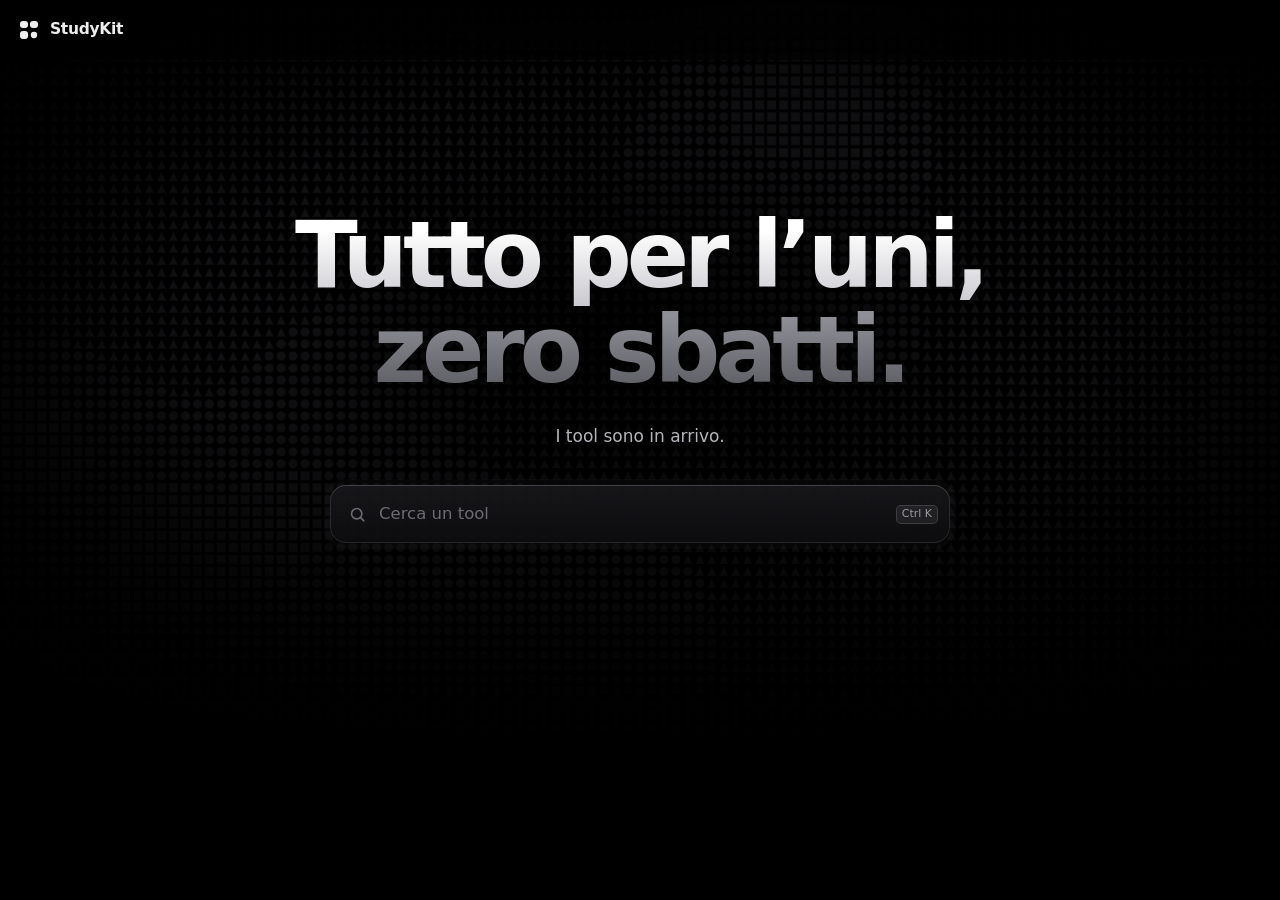
==== home/index.html @ 48553ccf "First Commit" ====
<!doctype html>
<html lang="it">
<head>
<meta charset="utf-8">
<meta name="viewport" content="width=device-width,initial-scale=1,viewport-fit=cover">
<meta name="theme-color" content="#000000">
<title>StudyKit · Tutto per l’uni, zero sbatti</title>
<meta name="description" content="Tool gratuiti per studenti universitari, tutti in un posto.">
<link rel="icon" href="data:image/svg+xml,%3Csvg xmlns=%22http://www.w3.org/2000/svg%22 viewBox=%220 0 24 24%22%3E%3Crect width=%2224%22 height=%2224%22 rx=%227%22 fill=%22%23eee%22/%3E%3Cpath d=%22M7 7h4v4H7zM13 7h4v4h-4zM7 13h4v4H7z%22 fill=%22%23000%22/%3E%3Ccircle cx=%2215%22 cy=%2215%22 r=%222%22 fill=%22%23000%22/%3E%3C/svg%3E">
<link rel="stylesheet" href="home.css">
</head>
<body>
<canvas id="heroFx" aria-hidden="true"></canvas>

<header class="top" id="top">
  <a class="logo" href="#"><span class="mark"><i></i><i></i><i></i><i class="d"></i></span>StudyKit</a>
  <button class="nsearch" id="nsearch" type="button" tabindex="-1" aria-label="Cerca un tool"><svg viewBox="0 0 24 24"><circle cx="11" cy="11" r="6.5"/><path d="m16 16 4 4"/></svg><span>Cerca un tool</span><kbd class="kh">Ctrl K</kbd></button>
</header>

<main>
  <section class="hero">
    <div class="hero-in">
      <h1><span>Tutto per l’uni,</span> <span>zero sbatti.</span></h1>
      <p class="lead" id="lead"></p>
      <button class="hsearch" id="hsearch" type="button" aria-label="Cerca un tool">
        <svg viewBox="0 0 24 24"><circle cx="11" cy="11" r="6.5"/><path d="m16 16 4 4"/></svg>
        <span class="hs-l">Cerca un tool</span>
        <span class="tick" aria-hidden="true"><span class="tick-t" id="tick"></span></span>
        <kbd class="kh">Ctrl K</kbd>
      </button>
    </div>
  </section>

  <section class="feat" aria-label="Tool in evidenza">
    <div class="sec-head wrap">
      <h2>In evidenza</h2>
      <div class="car-nav">
        <button class="cbtn" id="prev" aria-label="Precedente"><svg viewBox="0 0 24 24"><path d="m14.5 6-6 6 6 6"/></svg></button>
        <button class="cbtn" id="next" aria-label="Successivo"><svg viewBox="0 0 24 24"><path d="m9.5 6 6 6-6 6"/></svg></button>
      </div>
    </div>
    <div class="car" id="car" tabindex="0" aria-roledescription="carosello"><div class="track" id="track"></div></div>
    <div class="tabs wrap" id="tabs" role="tablist"></div>
  </section>
</main>

<div class="pal" id="pal" hidden role="dialog" aria-modal="true" aria-label="Cerca un tool">
  <div class="pal-bg"></div>
  <button class="pal-x" id="palX" type="button" aria-label="Chiudi"><svg viewBox="0 0 24 24"><path d="M6 6l12 12M18 6 6 18"/></svg></button>
  <div class="pal-sc" id="palSc">
    <div class="pal-head" id="palHead">
      <label class="pal-in" id="palIn"><svg viewBox="0 0 24 24"><circle cx="11" cy="11" r="6.5"/><path d="m16 16 4 4"/></svg><input id="pq" placeholder="Nome, formato o cosa devi fare" autocomplete="off" spellcheck="false" enterkeyhint="go"><kbd>Esc</kbd></label>
      <p class="pal-hint" id="palHint"></p>
    </div>
    <div class="pal-list" id="pList"></div>
  </div>
</div>
<div class="toasts" id="toasts"></div>

<script src="fx.js"></script>
<script src="fx2.js"></script>
<script type="module" src="home.js"></script>
</body>
</html>
---- home/home.css ----
/* ================================================================ tokens (stessi di StudyCut) */
:root{
  color-scheme:dark;
  --bg:#000; --bg-2:#111113; --bg-3:#1a1a1d;
  --surface:rgba(255,255,255,.035); --surface-2:rgba(255,255,255,.065); --hover:rgba(255,255,255,.075);
  --line:rgba(255,255,255,.07); --line-2:rgba(255,255,255,.13);
  --text:#ededee; --muted:#9a9aa0; --faint:#626268; --ok:#7fc79f; --err:#e8877c;
  --e-out:cubic-bezier(.16,1,.3,1); --e-in:cubic-bezier(.55,0,1,.45); --e-drawer:cubic-bezier(.32,.72,0,1);
  --e-spring:cubic-bezier(.25,1,.4,1);
  --d-1:.14s; --d-2:.26s; --d-3:.42s; --d-4:.62s;
  --wrap:1180px; --pad:max(20px,env(safe-area-inset-left));
  --c-video:#6f9bff; --c-pdf:#ff8a70; --c-memo:#c49bff; --c-calc:#7fd6a8; --c-plan:#ffc56b; --c-write:#8fd3ff;
}
*{box-sizing:border-box;margin:0;padding:0;-webkit-tap-highlight-color:transparent}
[hidden]{display:none!important}
html{-webkit-text-size-adjust:100%;text-size-adjust:100%;scroll-behavior:smooth;scroll-padding-top:80px}
body{background:#000;color:var(--text);overflow-x:hidden;
  font:15px/1.5 -apple-system,BlinkMacSystemFont,"SF Pro Text","Inter","Segoe UI",system-ui,sans-serif;-webkit-font-smoothing:antialiased}
button,input,textarea{font:inherit;color:inherit}
button{cursor:pointer;border:0;background:none;touch-action:manipulation}
a{color:inherit;text-decoration:none}
svg{flex:none}
kbd{font:inherit;font-size:11px;color:var(--muted);padding:1px 6px;border-radius:5px;background:var(--surface-2);box-shadow:inset 0 0 0 1px var(--line-2)}
.wrap{max-width:var(--wrap);margin:0 auto;padding-left:var(--pad);padding-right:var(--pad)}
.glass{background:rgba(16,16,19,.55);backdrop-filter:blur(28px) saturate(150%);-webkit-backdrop-filter:blur(28px) saturate(150%);box-shadow:inset 0 0 0 1px var(--line)}
:focus-visible{outline:2px solid rgba(255,255,255,.5);outline-offset:2px}

html.lock{overflow:hidden}

/* ================================================================ header */
.top{position:sticky;top:0;z-index:40;display:flex;align-items:center;gap:28px;height:60px;padding:0 max(18px,env(safe-area-inset-right)) 0 max(18px,env(safe-area-inset-left));
  background:rgba(0,0,0,.45);backdrop-filter:blur(30px) saturate(160%);-webkit-backdrop-filter:blur(30px) saturate(160%);border-bottom:1px solid transparent;transition:border-color var(--d-3)}
.top.scrolled{border-bottom-color:var(--line)}
.logo{display:flex;align-items:center;gap:10px;font-weight:650;letter-spacing:-.02em;font-size:15.5px;position:relative;z-index:1}
.mark{width:22px;height:22px;display:grid;grid-template-columns:1fr 1fr;gap:2.5px;padding:2px}
.mark i{background:var(--text);border-radius:2.5px;transition:transform .5s var(--e-spring)}
.mark i.d{border-radius:50%;transform:scale(.8)}
.logo:hover .mark i:nth-child(1){transform:rotate(90deg)}
/* ricerca nella barra: compare solo quando quella dell'hero sparisce sotto l'header */
.nsearch{position:absolute;left:50%;top:50%;width:min(460px,calc(100% - 340px));height:38px;margin-left:calc(min(460px,calc(100% - 340px)) / -2);margin-top:-19px;
  display:flex;align-items:center;gap:10px;padding:0 8px 0 13px;border-radius:11px;color:#6c6c72;font-size:14px;
  background:rgba(22,22,25,.8);box-shadow:inset 0 0 0 1px rgba(255,255,255,.11);
  opacity:0;transform:translateY(14px) scale(.94);clip-path:inset(0 22% round 11px);pointer-events:none;
  transition:opacity .32s var(--e-out),transform .5s var(--e-spring),clip-path .5s var(--e-spring),background var(--d-2),color var(--d-2)}
.top.docked .nsearch{opacity:1;transform:none;clip-path:inset(0 0 round 11px);pointer-events:auto}
.nsearch svg,.hsearch svg,.pal-in svg,.pal-x svg{width:16px;height:16px;fill:none;stroke:currentColor;stroke-width:2;stroke-linecap:round}
.nsearch kbd{margin-left:auto}
.nsearch.pressing{transform:scale(.98)}
.nsearch.lift,.hsearch.lift{opacity:0!important;transition:none}

/* ================================================================ hero */
#heroFx{position:absolute;left:0;top:0;width:100%;height:760px;z-index:0;pointer-events:none;display:block;
  -webkit-mask-image:linear-gradient(#000 40%,transparent);mask-image:linear-gradient(#000 40%,transparent);opacity:0;transition:opacity 1.2s var(--e-out)}
#heroFx.on{opacity:1}
main{position:relative;z-index:1;padding-bottom:max(90px,env(safe-area-inset-bottom))}
.hero{overflow-x:clip;min-height:calc(76svh - 60px);padding:60px var(--pad) 50px;display:grid;grid-template-columns:minmax(0,1fr);place-items:center;text-align:center}
.hero-in{max-width:880px;width:100%;position:relative}
.hero-in::before{content:"";position:absolute;left:50%;top:38%;width:min(900px,100%);height:520px;translate:-50% -50%;z-index:-1;pointer-events:none;
  background:radial-gradient(closest-side,rgba(0,0,0,.85),rgba(0,0,0,.5) 55%,transparent)}
h1{font-size:clamp(46px,7.6vw,92px);line-height:.98;letter-spacing:-.055em;font-weight:700;filter:drop-shadow(0 4px 40px rgba(0,0,0,.7))}
h1 span{display:block;padding-bottom:.06em;animation:h1In 1.1s var(--e-out) both;
  background:linear-gradient(180deg,#fff 20%,#c9c9cf 100%);-webkit-background-clip:text;background-clip:text;color:transparent}
h1 span:nth-child(2){animation-delay:.1s;background-image:linear-gradient(180deg,#8f8f97 10%,#55555c 100%)}
@keyframes h1In{from{opacity:0;transform:translateY(14px);filter:blur(6px)}}
.lead{font-size:17px;color:#b4b4ba;max-width:620px;margin:22px auto 0;text-shadow:0 1px 20px #000;animation:h1In 1s .24s var(--e-out) both}
.hsearch{width:100%;color:#6c6c72;display:flex;align-items:center;gap:12px;height:58px;margin:36px auto 0;max-width:620px;padding:0 12px 0 18px;border-radius:16px;cursor:text;
  background:rgba(17,17,19,.82);backdrop-filter:blur(24px);-webkit-backdrop-filter:blur(24px);
  background:linear-gradient(180deg,rgba(28,28,32,.78),rgba(14,14,16,.82));
  box-shadow:inset 0 0 0 1px rgba(255,255,255,.1),inset 0 1px 0 rgba(255,255,255,.09),0 30px 80px -30px rgba(0,0,0,.95),0 0 0 6px rgba(255,255,255,.025);
  transition:box-shadow var(--d-2),background var(--d-2),transform .5s var(--e-spring),opacity .35s var(--e-out);animation:h1In 1s .32s var(--e-out) both}
.hsearch.gone{opacity:0;transform:translateY(-10px) scale(.96)}
.hsearch:focus-visible{background:rgba(21,21,24,.92);box-shadow:inset 0 0 0 1px rgba(255,255,255,.26),0 0 0 5px rgba(255,255,255,.05),0 30px 80px -30px rgba(0,0,0,.9)}
.hsearch>svg{width:19px;height:19px}
.hs-l{font-size:16.5px;white-space:nowrap}
.hsearch.pressing{transform:scale(.99)}
/* formati che scorrono */
.tick{flex:1;min-width:0;overflow:hidden;height:100%;display:flex;align-items:center;
  -webkit-mask-image:linear-gradient(90deg,transparent,#000 14%,#000 86%,transparent);mask-image:linear-gradient(90deg,transparent,#000 14%,#000 86%,transparent)}
.tick-t{display:flex;width:max-content;animation:tick 60s linear infinite}
.tick-g{display:flex;gap:6px;padding-right:6px}
.fmt{font-size:12.5px;line-height:1;padding:6px 9px;border-radius:7px;color:#a3a3a9;background:rgba(255,255,255,.055);box-shadow:inset 0 0 0 1px rgba(255,255,255,.06);white-space:nowrap;
  transition:background var(--d-2),color var(--d-2)}
@keyframes tick{to{transform:translateX(-50%)}}

/* ================================================================ sezioni */
.sec-head{display:flex;align-items:flex-end;justify-content:space-between;gap:20px;margin-bottom:22px}
.sec-head h2{font-size:24px;letter-spacing:-.03em;font-weight:650}

/* ================================================================ carosello */
.feat{margin-top:30px;overflow:hidden;overflow:clip;padding-bottom:6px}
.car-nav{display:flex;gap:6px}
.cbtn{width:38px;height:38px;border-radius:11px;display:grid;place-items:center;background:var(--surface-2);box-shadow:inset 0 0 0 1px var(--line);color:var(--muted);
  transition:background var(--d-2),color var(--d-2),transform var(--d-3) var(--e-spring)}
.cbtn svg{width:18px;height:18px;fill:none;stroke:currentColor;stroke-width:2;stroke-linecap:round;stroke-linejoin:round}
.cbtn:active,.cbtn.pressing{transform:scale(.9)}
.car{position:relative;height:var(--sh);--sw:min(1060px,calc(100vw - 2 * var(--pad) - 120px));--sh:460px;--gap:22px;outline:0;touch-action:pan-y;user-select:none;-webkit-user-select:none}
.track{position:absolute;inset:0}
.slide{position:absolute;top:0;left:50%;width:var(--sw);height:100%;margin-left:calc(var(--sw) / -2);border-radius:24px;overflow:hidden;background:#050506;
  box-shadow:0 0 0 1px var(--line),0 40px 100px -40px rgba(0,0,0,.9);
  transform:translateX(calc(var(--o) * (var(--sw) + var(--gap)) + var(--drag,0px))) scale(var(--s,1));opacity:var(--op,1);
  transition:transform .75s var(--e-drawer),opacity .6s var(--e-out),filter .6s var(--e-out);will-change:transform;cursor:grab}
.car.dragging .slide{transition:none;cursor:grabbing}
.slide.jump{transition:none!important}
.slide:not(.cur){filter:brightness(.55) saturate(.8)}
.slide:not(.cur) .s-copy{pointer-events:none}
.slide canvas{position:absolute;inset:0;width:100%;height:100%;display:block}
.slide::after{content:"";position:absolute;inset:0;pointer-events:none;background:linear-gradient(90deg,rgba(0,0,0,.82) 0%,rgba(0,0,0,.55) 34%,rgba(0,0,0,0) 62%)}
.s-copy{position:absolute;z-index:2;left:0;top:0;bottom:0;width:min(470px,52%);padding:40px 44px;display:flex;flex-direction:column}
.s-cat{display:inline-flex;align-items:center;gap:8px;font-size:12.5px;color:var(--muted);font-weight:500}
.s-cat i{width:7px;height:7px;border-radius:50%;background:var(--cc)}
.s-copy h3{font-size:clamp(30px,3.6vw,42px);letter-spacing:-.04em;line-height:1.05;margin:14px 0 12px;font-weight:680}
.s-copy p{color:#bdbdc3;font-size:15px;max-width:380px}
.specs{margin-top:auto;display:grid;gap:0;font-size:13px;border-top:1px solid var(--line-2)}
.specs div{display:flex;justify-content:space-between;gap:16px;padding:9px 0;border-bottom:1px solid var(--line)}
.specs span{color:var(--faint)}
.specs b{font-weight:520;text-align:right;color:#dcdce0}
.s-act{display:flex;gap:10px;margin-top:22px;align-items:center}
.btn{display:inline-flex;align-items:center;justify-content:center;gap:8px;height:40px;padding:0 18px;border-radius:11px;font-weight:580;font-size:14px;white-space:nowrap;
  transition:transform var(--d-3) var(--e-spring),background var(--d-2),opacity var(--d-2)}
.btn svg{width:16px;height:16px;fill:none;stroke:currentColor;stroke-width:2.2;stroke-linecap:round;stroke-linejoin:round;transition:transform var(--d-3) var(--e-out)}
.btn:active,.btn.pressing{transform:scale(.96)}
.btn-p{background:#ededee;color:#111113}
.btn-s{background:var(--surface-2);box-shadow:inset 0 0 0 1px var(--line-2)}
.s-act .hint{font-size:12.5px;color:var(--faint)}
/* anteprime concrete sopra le onde */
.s-prev{position:absolute;z-index:2;right:40px;top:50%;width:min(380px,36%);transform:translateY(-50%);border-radius:16px;padding:16px 18px;font-size:13px;
  background:rgba(10,10,12,.55);backdrop-filter:blur(20px) saturate(140%);-webkit-backdrop-filter:blur(20px) saturate(140%);box-shadow:inset 0 0 0 1px rgba(255,255,255,.12),0 30px 60px -20px rgba(0,0,0,.7)}
.slide.cur .s-prev{animation:prevIn .9s .15s var(--e-out) both}
@keyframes prevInM{from{opacity:0;transform:translateY(12px) scale(.97)}}
@keyframes prevIn{from{opacity:0;transform:translateY(calc(-50% + 16px)) scale(.97)}}
.pv-h{display:flex;justify-content:space-between;color:var(--muted);font-size:12px;margin-bottom:12px}
.pv-tl{display:flex;height:8px;border-radius:5px;overflow:hidden;gap:2px}
.pv-tl i{background:rgba(255,255,255,.85);border-radius:2px}
.pv-tl i.s{background:rgba(255,255,255,.14)}
.pv-big{display:flex;align-items:baseline;gap:10px;margin-top:14px;font-variant-numeric:tabular-nums}
.pv-big b{font-size:26px;letter-spacing:-.03em;font-weight:650}
.pv-big s{color:var(--faint);text-decoration:line-through}
.pv-big em{font-style:normal;color:var(--ok);margin-left:auto;font-weight:600}
.pv-card{border-radius:12px;padding:16px;background:rgba(255,255,255,.06);box-shadow:inset 0 0 0 1px var(--line-2)}
.pv-card small{color:var(--faint);font-size:11.5px}
.pv-card div{font-size:17px;font-weight:600;margin-top:4px;letter-spacing:-.01em}
.pv-rate{display:grid;grid-template-columns:repeat(4,1fr);gap:6px;margin-top:10px}
.pv-rate span{text-align:center;padding:7px 0;border-radius:8px;background:rgba(255,255,255,.06);font-size:12px;color:var(--muted)}
.pv-rate span:nth-child(3){background:#ededee;color:#111}
.pv-lines div{display:flex;gap:12px;padding:6px 0;color:#cfcfd4}
.pv-lines span{color:var(--faint);font-variant-numeric:tabular-nums;flex:none;width:42px}
.pv-lines div:last-child{color:var(--faint)}
.pv-lines i{display:inline-block;width:7px;height:14px;background:#fff;vertical-align:-2px;margin-left:2px;animation:blink 1s steps(2) infinite}
@keyframes blink{50%{opacity:0}}
/* tab */
.tabs{display:grid;grid-template-columns:repeat(var(--n,6),1fr);gap:8px;margin-top:22px}
.tab{position:relative;text-align:left;padding:12px 4px 4px;font-size:13px;color:var(--faint);transition:color var(--d-2)}
.tab::before{content:"";position:absolute;left:0;right:0;top:0;height:2px;border-radius:2px;background:var(--line-2)}
.tab i{position:absolute;left:0;top:0;height:2px;border-radius:2px;background:var(--text);width:100%;transform-origin:left;transform:scaleX(0)}
.tab.on{color:var(--text)}
.tab.on i{transform:scaleX(var(--p,0))}
.tab.done i{transform:scaleX(1);opacity:.25}
.tab small{display:block;color:var(--faint);font-size:11.5px;margin-top:1px}

/* ================================================================ ricerca a schermo intero */
.pal{position:fixed;inset:0;z-index:100}
.pal-bg{position:absolute;inset:0;background:rgba(0,0,0,.74);backdrop-filter:blur(26px) saturate(140%);-webkit-backdrop-filter:blur(26px) saturate(140%);animation:fade .4s var(--e-out)}
.pal.out .pal-bg{animation:fadeOut .3s var(--e-in) forwards}
@keyframes fade{from{opacity:0}}
@keyframes fadeOut{to{opacity:0}}
.pal-sc{position:absolute;inset:0;overflow-y:auto;overscroll-behavior:contain;padding:0 var(--pad) max(60px,env(safe-area-inset-bottom));scrollbar-width:thin;scrollbar-color:rgba(255,255,255,.15) transparent}
.pal-head{position:sticky;top:0;z-index:2;width:min(720px,100%);margin:calc(38vh - 40px) auto 0;padding:14px 0 12px}
.pal-head::before{content:"";position:absolute;inset:0 -100vw;z-index:-1;background:rgba(0,0,0,.6);backdrop-filter:blur(20px);-webkit-backdrop-filter:blur(20px);opacity:0;transition:opacity var(--d-3);
  -webkit-mask-image:linear-gradient(#000 70%,transparent);mask-image:linear-gradient(#000 70%,transparent)}
.pal.stuck .pal-head::before{opacity:1}
.pal-in{display:flex;align-items:center;gap:14px;height:64px;padding:0 16px 0 20px;border-radius:18px;color:#7a7a80;overflow:hidden;
  background:rgba(24,24,27,.9);box-shadow:inset 0 0 0 1px rgba(255,255,255,.16),0 30px 80px -24px rgba(0,0,0,.9);transform-origin:0 0}
.pal-in svg{width:20px;height:20px}
.pal-in input{flex:1;width:0;background:none;border:0;outline:0;font-size:19px;color:var(--text);letter-spacing:-.01em}
.pal-in input::placeholder{color:#5d5d63}
.pal.in .pal-in>*{animation:fade .35s .14s var(--e-out) both}
.pal.out .pal-in>*{opacity:0;transition:opacity .12s}
.pal-hint{font-size:13px;color:var(--faint);padding:12px 4px 0;white-space:nowrap;overflow:hidden;text-overflow:ellipsis}
.pal.in .pal-hint,.pal.in .pal-list{animation:listIn .6s .12s var(--e-out) both}
.pal.out .pal-hint,.pal.out .pal-list,.pal.out .pal-x{transition:opacity .18s,transform .3s var(--e-in);opacity:0;transform:translateY(8px)}
@keyframes listIn{from{opacity:0;transform:translateY(18px)}}
.pal-x{position:fixed;z-index:3;top:max(16px,env(safe-area-inset-top));right:max(16px,env(safe-area-inset-right));width:40px;height:40px;border-radius:12px;display:grid;place-items:center;color:var(--muted);
  background:rgba(255,255,255,.06);box-shadow:inset 0 0 0 1px var(--line);transition:background var(--d-2),color var(--d-2),transform var(--d-3) var(--e-spring);animation:fade .4s .1s both}
.pal-x svg{width:18px;height:18px}
.pal-x.pressing{transform:scale(.9)}
.pal-list{position:relative;z-index:1;width:min(1080px,100%);margin:18px auto 0}
.pal-g{margin-top:26px}
.pal-g:first-child{margin-top:0}
.pal-g h4{display:flex;align-items:center;gap:8px;font-size:12.5px;font-weight:560;color:var(--muted);margin:0 2px 10px}
.pal-g h4 i{width:7px;height:7px;border-radius:50%;background:var(--cc)}
.pal-grid{display:grid;grid-template-columns:repeat(auto-fill,minmax(300px,1fr));gap:8px}
.pi{display:flex;gap:13px;padding:14px;border-radius:14px;background:rgba(255,255,255,.035);box-shadow:inset 0 0 0 1px var(--line);
  transition:background var(--d-2),box-shadow var(--d-2),transform var(--d-3) var(--e-spring)}
.anim .pi{animation:rise .45s var(--e-out) both;animation-delay:calc(var(--i,0) * 18ms)}
.pi.on{background:rgba(255,255,255,.075);box-shadow:inset 0 0 0 1px rgba(255,255,255,.2)}
.pi.pressing{transform:scale(.98)}
.pi-b{min-width:0;flex:1}
.pi .t{font-size:14.5px;font-weight:590;letter-spacing:-.01em;display:flex;align-items:center;gap:8px}
.pi .new{font-size:10.5px;font-weight:650;color:#111;background:#ededee;border-radius:5px;padding:1px 6px}
.pi .d{font-size:13px;color:var(--muted);line-height:1.45;margin-top:3px;display:-webkit-box;-webkit-line-clamp:2;-webkit-box-orient:vertical;overflow:hidden}
.pi .tg{display:flex;flex-wrap:wrap;gap:4px;margin-top:9px}
.pi .tg span{font-size:11px;color:#a5a5ab;padding:2px 7px;border-radius:6px;background:var(--surface-2)}
mark{background:rgba(255,197,107,.24);color:inherit;border-radius:3px;padding:0;box-shadow:0 0 0 1.5px rgba(255,197,107,.24)}
.pal-empty{padding:30px 0;text-align:center;color:var(--muted);font-size:14.5px;line-height:2}
.pal-empty button{color:var(--text);padding:2px 8px;border-radius:7px;background:var(--surface-2);box-shadow:inset 0 0 0 1px var(--line)}

.toasts{position:fixed;left:50%;bottom:calc(20px + env(safe-area-inset-bottom));translate:-50% 0;z-index:120;display:flex;flex-direction:column-reverse;gap:8px;pointer-events:none}
.toast{padding:10px 14px;border-radius:12px;font-size:13.5px;background:rgba(24,24,27,.94);box-shadow:0 0 0 1px var(--line-2),0 20px 40px -10px rgba(0,0,0,.8);animation:toastIn .5s var(--e-spring) both}
.toast.out{animation:toastOut .25s var(--e-in) forwards}
@keyframes toastIn{from{opacity:0;transform:translateY(10px) scale(.96)}}
@keyframes toastOut{to{opacity:0;transform:translateY(6px) scale(.97)}}
@keyframes rise{from{opacity:0;transform:translateY(10px)}}

@media (hover:hover){
  .nsearch:hover{background:rgba(30,30,34,.9);color:var(--muted)}
  .hsearch:hover{background:rgba(21,21,24,.92);box-shadow:inset 0 0 0 1px rgba(255,255,255,.22),0 0 0 5px rgba(255,255,255,.04),0 30px 80px -30px rgba(0,0,0,.9)}
  .hsearch:hover .tick-t{animation-play-state:paused}
  .fmt:hover{background:rgba(255,255,255,.12);color:var(--text)}
  .cbtn:hover{background:var(--hover);color:var(--text)}
  .btn-p:hover{background:#fff}
  .btn-p:hover svg{transform:translateX(3px)}
  .tab:hover{color:var(--muted)}
  .pal-x:hover{background:var(--hover);color:var(--text)}
}

/* ================================================================ tablet / mobile */
@media (max-width:1020px){
  .s-prev{display:none}
  .slide::after{background:linear-gradient(90deg,rgba(0,0,0,.85),rgba(0,0,0,.35) 70%,rgba(0,0,0,.1))}
  .s-copy{width:min(520px,70%)}
}
@media (max-width:760px){
  body{font-size:14.5px}
  .top{height:56px}
  .nsearch{left:auto;right:max(14px,env(safe-area-inset-right));width:calc(100% - 150px);margin-left:0;max-width:300px;transform-origin:right center}
  .nsearch kbd,.hsearch kbd{display:none}
  .hero{min-height:calc(72svh - 56px);padding:40px var(--pad) 36px}
  h1{font-size:clamp(34px,10vw,46px)}
  h1 span{display:block}
  .lead{font-size:15.5px;margin-top:18px}
  .hsearch{height:54px;margin-top:28px;padding:0 6px 0 16px;gap:10px}
  .hs-l{font-size:15.5px}
  .car{--sw:calc(100vw - 2 * var(--pad));--sh:540px;--gap:12px}
  .slide{border-radius:20px}
  .slide::after{background:linear-gradient(0deg,rgba(0,0,0,.92) 0%,rgba(0,0,0,.75) 48%,rgba(0,0,0,0) 78%)}
  .s-copy{width:100%;top:auto;padding:24px 22px 22px;min-height:0}
  .s-copy h3{font-size:30px;margin:10px 0 8px}
  .s-copy p{font-size:14px}
  .specs{margin-top:16px}
  .specs div{padding:7px 0}
  .s-act{margin-top:16px}
  .s-act .hint{display:none}
  .s-prev{display:block;top:20px;left:20px;right:20px;width:auto;transform:none;padding:14px 16px;font-size:12.5px}
  .slide.cur .s-prev{animation:prevInM .9s .15s var(--e-out) both}
  .pv-lines div:nth-child(n+3){display:none}
  .pv-big b{font-size:22px}
  .car-nav{display:none}
  .tabs{display:flex;gap:6px;justify-content:center;margin-top:16px}
  .tab{width:28px;height:4px;padding:0;font-size:0;border-radius:3px;overflow:hidden;transition:width var(--d-4) var(--e-spring)}
  .tab::before,.tab i{height:4px}
  .tab.on{width:44px}
  .tab small{display:none}
  .sec-head h2{font-size:21px}
  .pal-head{margin-top:calc(30svh - 40px);padding-top:max(10px,env(safe-area-inset-top))}
  .pal-in{height:58px;padding:0 14px 0 16px;border-radius:16px}
  .pal-in input{font-size:17px}
  .pal-in kbd{display:none}
  .pal-hint{white-space:normal}
  .pal-grid{grid-template-columns:1fr}
  .pal-x{top:max(12px,env(safe-area-inset-top));right:max(12px,env(safe-area-inset-right))}
}
@media (prefers-reduced-motion:reduce){
  *,*::before,*::after{animation-duration:.01ms!important;animation-delay:0s!important;transition-duration:.01ms!important}
  html{scroll-behavior:auto}
  .tick-t{animation:none}
}

/* ================================================================ icone */
.ic{--cc:#aaa;position:relative;width:40px;height:40px;border-radius:12px;display:grid;place-items:center;flex:none;
  color:color-mix(in srgb,var(--cc) 72%,#fff);
  background:linear-gradient(155deg,color-mix(in srgb,var(--cc) 34%,#0a0a0c) 0%,color-mix(in srgb,var(--cc) 12%,#0a0a0c) 62%,color-mix(in srgb,var(--cc) 6%,#050506) 100%);
  box-shadow:inset 0 1px 0 color-mix(in srgb,var(--cc) 40%,rgba(255,255,255,.25)),inset 0 0 0 1px color-mix(in srgb,var(--cc) 26%,rgba(255,255,255,.04)),0 10px 24px -14px color-mix(in srgb,var(--cc) 70%,transparent)}
.ic::after{content:"";position:absolute;inset:1px;border-radius:11px;background:radial-gradient(120% 80% at 30% 0%,rgba(255,255,255,.14),transparent 55%);pointer-events:none}
.ic svg,.tn svg{width:21px;height:21px;fill:none;stroke:currentColor;stroke-width:1.6;stroke-linecap:round;stroke-linejoin:round;position:relative;z-index:1}
svg .d{fill:currentColor;fill-opacity:.2;stroke:none}
svg .f{fill:currentColor;stroke:none}

/* ================================================================ rifiniture */
.slide::before{content:"";position:absolute;inset:0;border-radius:inherit;z-index:3;pointer-events:none;
  box-shadow:inset 0 0 0 1px rgba(255,255,255,.08),inset 0 1px 0 rgba(255,255,255,.12)}
.s-top{display:flex;align-items:center;gap:12px}
.s-top .ic{width:44px;height:44px;border-radius:13px}
.s-top .ic::after{border-radius:12px}
.s-top .ic svg{width:23px;height:23px}
.s-cat{font-size:13px}
.s-copy h3{margin-top:18px}
.btn-p{background:linear-gradient(180deg,#fff,#dcdce0);box-shadow:inset 0 -1px 0 rgba(0,0,0,.12),0 8px 24px -10px rgba(255,255,255,.35)}
.specs b{font-variant-numeric:tabular-nums}
.tn{display:flex;align-items:center;gap:7px}
.tn svg{width:15px;height:15px;stroke-width:1.8;opacity:.75}
.tab.on .tn svg{opacity:1}
.sec-head h2{font-size:26px;letter-spacing:-.035em}
.pi{position:relative}
.pi .ic{width:42px;height:42px}
.pi .t{font-size:15px}
.pal-in{background:linear-gradient(180deg,rgba(32,32,36,.92),rgba(20,20,23,.92));box-shadow:inset 0 0 0 1px rgba(255,255,255,.14),inset 0 1px 0 rgba(255,255,255,.1),0 30px 80px -24px rgba(0,0,0,.9),0 0 0 7px rgba(255,255,255,.03)}
.nsearch{background:linear-gradient(180deg,rgba(30,30,34,.85),rgba(18,18,21,.85));box-shadow:inset 0 0 0 1px rgba(255,255,255,.1),inset 0 1px 0 rgba(255,255,255,.07)}
.mark i{border-radius:3px}
@media (hover:hover){
  .pi:hover{transform:translateY(-1px)}
  .pi:hover .ic{filter:brightness(1.15)}
}
@media (max-width:760px){
  h1{font-size:clamp(42px,12.5vw,58px)}
  .s-top .ic{width:38px;height:38px;border-radius:11px}
  .s-top .ic svg{width:20px;height:20px}
  .s-copy h3{margin-top:12px}
}
@media (max-width:760px){.tab .tn{display:none}}
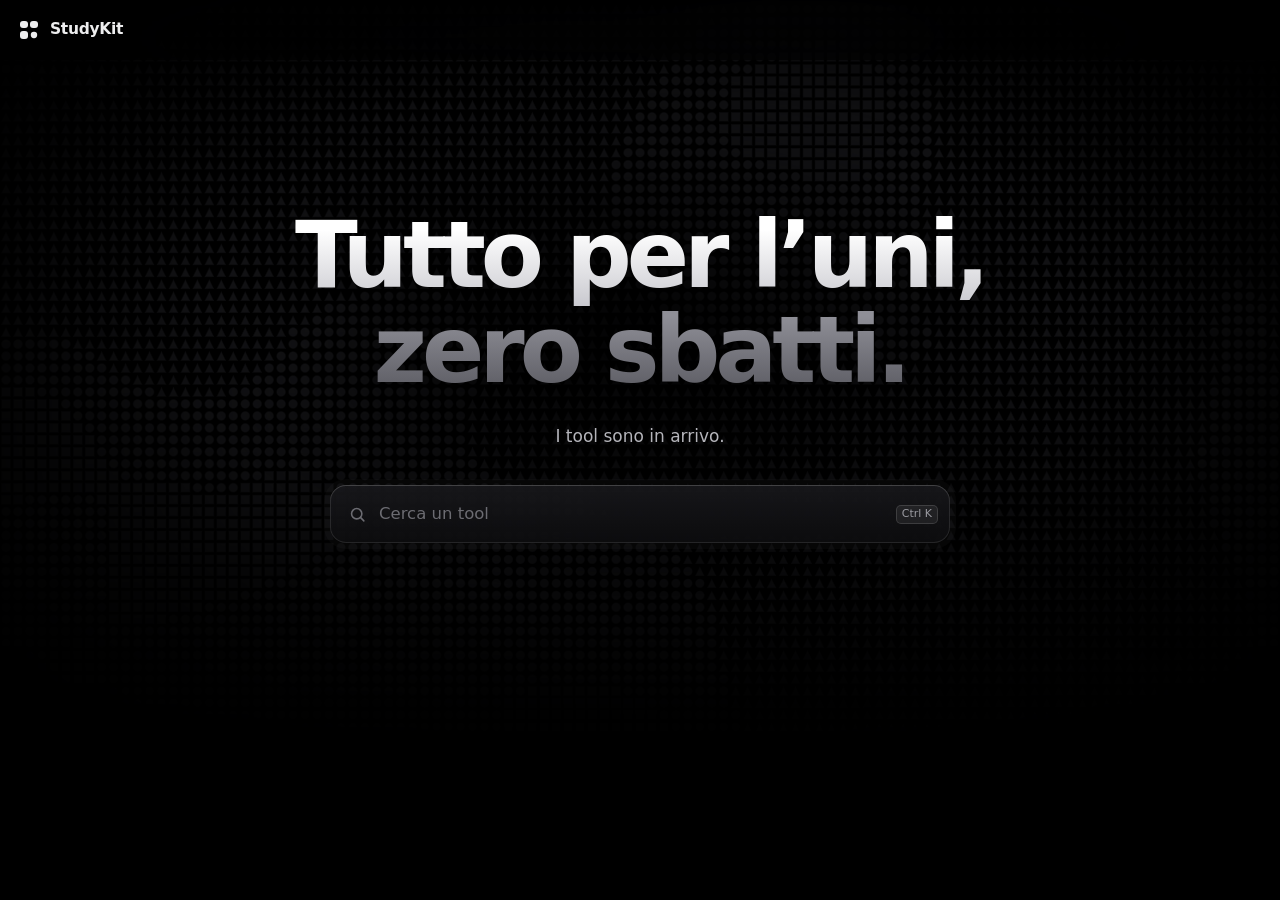
==== commit 1674d844: "dfs" ====
--- a/home/index.html
+++ b/home/index.html
@@ -31,17 +31,6 @@
     </div>
   </section>
 
-  <section class="feat" aria-label="Tool in evidenza">
-    <div class="sec-head wrap">
-      <h2>In evidenza</h2>
-      <div class="car-nav">
-        <button class="cbtn" id="prev" aria-label="Precedente"><svg viewBox="0 0 24 24"><path d="m14.5 6-6 6 6 6"/></svg></button>
-        <button class="cbtn" id="next" aria-label="Successivo"><svg viewBox="0 0 24 24"><path d="m9.5 6 6 6-6 6"/></svg></button>
-      </div>
-    </div>
-    <div class="car" id="car" tabindex="0" aria-roledescription="carosello"><div class="track" id="track"></div></div>
-    <div class="tabs wrap" id="tabs" role="tablist"></div>
-  </section>
 </main>
 
 <div class="pal" id="pal" hidden role="dialog" aria-modal="true" aria-label="Cerca un tool">
--- a/home/home.css
+++ b/home/home.css
@@ -6,7 +6,7 @@
   --line:rgba(255,255,255,.07); --line-2:rgba(255,255,255,.13);
   --text:#ededee; --muted:#9a9aa0; --faint:#626268; --ok:#7fc79f; --err:#e8877c;
   --e-out:cubic-bezier(.16,1,.3,1); --e-in:cubic-bezier(.55,0,1,.45); --e-drawer:cubic-bezier(.32,.72,0,1);
-  --e-spring:cubic-bezier(.25,1,.4,1);
+  --e-spring:cubic-bezier(.25,1,.4,1); --e-inout:cubic-bezier(.65,0,.35,1);
   --d-1:.14s; --d-2:.26s; --d-3:.42s; --d-4:.62s;
   --wrap:1180px; --pad:max(20px,env(safe-area-inset-left));
   --c-video:#6f9bff; --c-pdf:#ff8a70; --c-memo:#c49bff; --c-calc:#7fd6a8; --c-plan:#ffc56b; --c-write:#8fd3ff;
@@ -86,76 +86,13 @@
 .sec-head{display:flex;align-items:flex-end;justify-content:space-between;gap:20px;margin-bottom:22px}
 .sec-head h2{font-size:24px;letter-spacing:-.03em;font-weight:650}
 
-/* ================================================================ carosello */
-.feat{margin-top:30px;overflow:hidden;overflow:clip;padding-bottom:6px}
-.car-nav{display:flex;gap:6px}
-.cbtn{width:38px;height:38px;border-radius:11px;display:grid;place-items:center;background:var(--surface-2);box-shadow:inset 0 0 0 1px var(--line);color:var(--muted);
-  transition:background var(--d-2),color var(--d-2),transform var(--d-3) var(--e-spring)}
-.cbtn svg{width:18px;height:18px;fill:none;stroke:currentColor;stroke-width:2;stroke-linecap:round;stroke-linejoin:round}
-.cbtn:active,.cbtn.pressing{transform:scale(.9)}
-.car{position:relative;height:var(--sh);--sw:min(1060px,calc(100vw - 2 * var(--pad) - 120px));--sh:460px;--gap:22px;outline:0;touch-action:pan-y;user-select:none;-webkit-user-select:none}
-.track{position:absolute;inset:0}
-.slide{position:absolute;top:0;left:50%;width:var(--sw);height:100%;margin-left:calc(var(--sw) / -2);border-radius:24px;overflow:hidden;background:#050506;
-  box-shadow:0 0 0 1px var(--line),0 40px 100px -40px rgba(0,0,0,.9);
-  transform:translateX(calc(var(--o) * (var(--sw) + var(--gap)) + var(--drag,0px))) scale(var(--s,1));opacity:var(--op,1);
-  transition:transform .75s var(--e-drawer),opacity .6s var(--e-out),filter .6s var(--e-out);will-change:transform;cursor:grab}
-.car.dragging .slide{transition:none;cursor:grabbing}
-.slide.jump{transition:none!important}
-.slide:not(.cur){filter:brightness(.55) saturate(.8)}
-.slide:not(.cur) .s-copy{pointer-events:none}
-.slide canvas{position:absolute;inset:0;width:100%;height:100%;display:block}
-.slide::after{content:"";position:absolute;inset:0;pointer-events:none;background:linear-gradient(90deg,rgba(0,0,0,.82) 0%,rgba(0,0,0,.55) 34%,rgba(0,0,0,0) 62%)}
-.s-copy{position:absolute;z-index:2;left:0;top:0;bottom:0;width:min(470px,52%);padding:40px 44px;display:flex;flex-direction:column}
-.s-cat{display:inline-flex;align-items:center;gap:8px;font-size:12.5px;color:var(--muted);font-weight:500}
-.s-cat i{width:7px;height:7px;border-radius:50%;background:var(--cc)}
-.s-copy h3{font-size:clamp(30px,3.6vw,42px);letter-spacing:-.04em;line-height:1.05;margin:14px 0 12px;font-weight:680}
-.s-copy p{color:#bdbdc3;font-size:15px;max-width:380px}
-.specs{margin-top:auto;display:grid;gap:0;font-size:13px;border-top:1px solid var(--line-2)}
-.specs div{display:flex;justify-content:space-between;gap:16px;padding:9px 0;border-bottom:1px solid var(--line)}
-.specs span{color:var(--faint)}
-.specs b{font-weight:520;text-align:right;color:#dcdce0}
-.s-act{display:flex;gap:10px;margin-top:22px;align-items:center}
+/* ================================================================ pulsanti */
 .btn{display:inline-flex;align-items:center;justify-content:center;gap:8px;height:40px;padding:0 18px;border-radius:11px;font-weight:580;font-size:14px;white-space:nowrap;
   transition:transform var(--d-3) var(--e-spring),background var(--d-2),opacity var(--d-2)}
 .btn svg{width:16px;height:16px;fill:none;stroke:currentColor;stroke-width:2.2;stroke-linecap:round;stroke-linejoin:round;transition:transform var(--d-3) var(--e-out)}
 .btn:active,.btn.pressing{transform:scale(.96)}
 .btn-p{background:#ededee;color:#111113}
 .btn-s{background:var(--surface-2);box-shadow:inset 0 0 0 1px var(--line-2)}
-.s-act .hint{font-size:12.5px;color:var(--faint)}
-/* anteprime concrete sopra le onde */
-.s-prev{position:absolute;z-index:2;right:40px;top:50%;width:min(380px,36%);transform:translateY(-50%);border-radius:16px;padding:16px 18px;font-size:13px;
-  background:rgba(10,10,12,.55);backdrop-filter:blur(20px) saturate(140%);-webkit-backdrop-filter:blur(20px) saturate(140%);box-shadow:inset 0 0 0 1px rgba(255,255,255,.12),0 30px 60px -20px rgba(0,0,0,.7)}
-.slide.cur .s-prev{animation:prevIn .9s .15s var(--e-out) both}
-@keyframes prevInM{from{opacity:0;transform:translateY(12px) scale(.97)}}
-@keyframes prevIn{from{opacity:0;transform:translateY(calc(-50% + 16px)) scale(.97)}}
-.pv-h{display:flex;justify-content:space-between;color:var(--muted);font-size:12px;margin-bottom:12px}
-.pv-tl{display:flex;height:8px;border-radius:5px;overflow:hidden;gap:2px}
-.pv-tl i{background:rgba(255,255,255,.85);border-radius:2px}
-.pv-tl i.s{background:rgba(255,255,255,.14)}
-.pv-big{display:flex;align-items:baseline;gap:10px;margin-top:14px;font-variant-numeric:tabular-nums}
-.pv-big b{font-size:26px;letter-spacing:-.03em;font-weight:650}
-.pv-big s{color:var(--faint);text-decoration:line-through}
-.pv-big em{font-style:normal;color:var(--ok);margin-left:auto;font-weight:600}
-.pv-card{border-radius:12px;padding:16px;background:rgba(255,255,255,.06);box-shadow:inset 0 0 0 1px var(--line-2)}
-.pv-card small{color:var(--faint);font-size:11.5px}
-.pv-card div{font-size:17px;font-weight:600;margin-top:4px;letter-spacing:-.01em}
-.pv-rate{display:grid;grid-template-columns:repeat(4,1fr);gap:6px;margin-top:10px}
-.pv-rate span{text-align:center;padding:7px 0;border-radius:8px;background:rgba(255,255,255,.06);font-size:12px;color:var(--muted)}
-.pv-rate span:nth-child(3){background:#ededee;color:#111}
-.pv-lines div{display:flex;gap:12px;padding:6px 0;color:#cfcfd4}
-.pv-lines span{color:var(--faint);font-variant-numeric:tabular-nums;flex:none;width:42px}
-.pv-lines div:last-child{color:var(--faint)}
-.pv-lines i{display:inline-block;width:7px;height:14px;background:#fff;vertical-align:-2px;margin-left:2px;animation:blink 1s steps(2) infinite}
-@keyframes blink{50%{opacity:0}}
-/* tab */
-.tabs{display:grid;grid-template-columns:repeat(var(--n,6),1fr);gap:8px;margin-top:22px}
-.tab{position:relative;text-align:left;padding:12px 4px 4px;font-size:13px;color:var(--faint);transition:color var(--d-2)}
-.tab::before{content:"";position:absolute;left:0;right:0;top:0;height:2px;border-radius:2px;background:var(--line-2)}
-.tab i{position:absolute;left:0;top:0;height:2px;border-radius:2px;background:var(--text);width:100%;transform-origin:left;transform:scaleX(0)}
-.tab.on{color:var(--text)}
-.tab.on i{transform:scaleX(var(--p,0))}
-.tab.done i{transform:scaleX(1);opacity:.25}
-.tab small{display:block;color:var(--faint);font-size:11.5px;margin-top:1px}
 
 /* ================================================================ ricerca a schermo intero */
 .pal{position:fixed;inset:0;z-index:100}
@@ -216,19 +153,12 @@
   .hsearch:hover{background:rgba(21,21,24,.92);box-shadow:inset 0 0 0 1px rgba(255,255,255,.22),0 0 0 5px rgba(255,255,255,.04),0 30px 80px -30px rgba(0,0,0,.9)}
   .hsearch:hover .tick-t{animation-play-state:paused}
   .fmt:hover{background:rgba(255,255,255,.12);color:var(--text)}
-  .cbtn:hover{background:var(--hover);color:var(--text)}
   .btn-p:hover{background:#fff}
   .btn-p:hover svg{transform:translateX(3px)}
-  .tab:hover{color:var(--muted)}
   .pal-x:hover{background:var(--hover);color:var(--text)}
 }
 
 /* ================================================================ tablet / mobile */
-@media (max-width:1020px){
-  .s-prev{display:none}
-  .slide::after{background:linear-gradient(90deg,rgba(0,0,0,.85),rgba(0,0,0,.35) 70%,rgba(0,0,0,.1))}
-  .s-copy{width:min(520px,70%)}
-}
 @media (max-width:760px){
   body{font-size:14.5px}
   .top{height:56px}
@@ -240,26 +170,6 @@
   .lead{font-size:15.5px;margin-top:18px}
   .hsearch{height:54px;margin-top:28px;padding:0 6px 0 16px;gap:10px}
   .hs-l{font-size:15.5px}
-  .car{--sw:calc(100vw - 2 * var(--pad));--sh:540px;--gap:12px}
-  .slide{border-radius:20px}
-  .slide::after{background:linear-gradient(0deg,rgba(0,0,0,.92) 0%,rgba(0,0,0,.75) 48%,rgba(0,0,0,0) 78%)}
-  .s-copy{width:100%;top:auto;padding:24px 22px 22px;min-height:0}
-  .s-copy h3{font-size:30px;margin:10px 0 8px}
-  .s-copy p{font-size:14px}
-  .specs{margin-top:16px}
-  .specs div{padding:7px 0}
-  .s-act{margin-top:16px}
-  .s-act .hint{display:none}
-  .s-prev{display:block;top:20px;left:20px;right:20px;width:auto;transform:none;padding:14px 16px;font-size:12.5px}
-  .slide.cur .s-prev{animation:prevInM .9s .15s var(--e-out) both}
-  .pv-lines div:nth-child(n+3){display:none}
-  .pv-big b{font-size:22px}
-  .car-nav{display:none}
-  .tabs{display:flex;gap:6px;justify-content:center;margin-top:16px}
-  .tab{width:28px;height:4px;padding:0;font-size:0;border-radius:3px;overflow:hidden;transition:width var(--d-4) var(--e-spring)}
-  .tab::before,.tab i{height:4px}
-  .tab.on{width:44px}
-  .tab small{display:none}
   .sec-head h2{font-size:21px}
   .pal-head{margin-top:calc(30svh - 40px);padding-top:max(10px,env(safe-area-inset-top))}
   .pal-in{height:58px;padding:0 14px 0 16px;border-radius:16px}
@@ -286,19 +196,9 @@
 svg .f{fill:currentColor;stroke:none}
 
 /* ================================================================ rifiniture */
-.slide::before{content:"";position:absolute;inset:0;border-radius:inherit;z-index:3;pointer-events:none;
-  box-shadow:inset 0 0 0 1px rgba(255,255,255,.08),inset 0 1px 0 rgba(255,255,255,.12)}
-.s-top{display:flex;align-items:center;gap:12px}
-.s-top .ic{width:44px;height:44px;border-radius:13px}
-.s-top .ic::after{border-radius:12px}
-.s-top .ic svg{width:23px;height:23px}
-.s-cat{font-size:13px}
-.s-copy h3{margin-top:18px}
 .btn-p{background:linear-gradient(180deg,#fff,#dcdce0);box-shadow:inset 0 -1px 0 rgba(0,0,0,.12),0 8px 24px -10px rgba(255,255,255,.35)}
-.specs b{font-variant-numeric:tabular-nums}
 .tn{display:flex;align-items:center;gap:7px}
 .tn svg{width:15px;height:15px;stroke-width:1.8;opacity:.75}
-.tab.on .tn svg{opacity:1}
 .sec-head h2{font-size:26px;letter-spacing:-.035em}
 .pi{position:relative}
 .pi .ic{width:42px;height:42px}
@@ -312,8 +212,87 @@
 }
 @media (max-width:760px){
   h1{font-size:clamp(42px,12.5vw,58px)}
-  .s-top .ic{width:38px;height:38px;border-radius:11px}
-  .s-top .ic svg{width:20px;height:20px}
-  .s-copy h3{margin-top:12px}
-}
-@media (max-width:760px){.tab .tn{display:none}}
+}
+
+
+/* ================================================================ vetrina a schermo intero (animata da home.js) */
+.show{position:relative;height:100svh;min-height:560px;overflow:hidden;overflow:clip;background:#000;isolation:isolate;--vw:min(64vw,96vh);--vt:9vh}
+.sh-bg{position:absolute;inset:0;width:100%;height:100%;display:block;transition:opacity 1.4s var(--e-inout)}
+.sh-vig{position:absolute;inset:0;pointer-events:none;background:radial-gradient(120% 90% at 50% 50%,transparent 40%,rgba(0,0,0,.75) 100%)}
+.sh-film{position:absolute;inset:0}
+.sh-film>*{will-change:transform,opacity,filter}
+.sh-prog{position:absolute;left:0;right:0;bottom:0;height:2px;background:rgba(255,255,255,.06);z-index:5}
+.sh-prog i{position:absolute;inset:0;background:rgba(255,255,255,.45);transform-origin:left;transform:scaleX(0)}
+.sh-defs{position:absolute;width:0;height:0}
+
+/* logo */
+.sh-logo{position:absolute;inset:0;display:flex;flex-direction:column;align-items:center;justify-content:center;gap:22px;pointer-events:none;opacity:0}
+.sh-ic{display:block}
+.sh-ic .ic{width:116px;height:116px;border-radius:34px;box-shadow:inset 0 1px 0 color-mix(in srgb,var(--cc) 40%,rgba(255,255,255,.25)),inset 0 0 0 1px color-mix(in srgb,var(--cc) 26%,rgba(255,255,255,.04)),0 30px 90px -20px color-mix(in srgb,var(--cc) 70%,transparent)}
+.sh-ic .ic::after{border-radius:33px}
+.sh-ic .ic svg{width:60px;height:60px;stroke-width:1.4}
+.sh-name{font-size:clamp(32px,4vw,52px);font-weight:700;letter-spacing:-.045em;line-height:1}
+.sh-end{position:absolute;left:var(--pad);right:var(--pad);top:calc(50% + 4vh);display:flex;flex-direction:column;align-items:center;text-align:center;pointer-events:none}
+.sh-end>*{opacity:0}
+.sh-end h2{font-size:clamp(36px,5.6vw,76px);font-weight:700;letter-spacing:-.05em;line-height:1;text-wrap:balance}
+.sh-end p{margin-top:16px;font-size:clamp(15px,1.4vw,19px);color:#c4c4ca;max-width:560px;text-wrap:pretty}
+.sh-act{display:flex;gap:10px;margin-top:28px}
+.sh-act .btn{height:46px;padding:0 22px;font-size:15px;border-radius:13px}
+
+/* editor: video + traccia audio */
+.sh-ed{position:absolute;inset:0;opacity:0}
+.sh-vid{position:absolute;left:50%;top:var(--vt);width:var(--vw);margin-left:calc(var(--vw) / -2);aspect-ratio:16/9;overflow:hidden;background:#0a0c12;transform-origin:center;
+  container-type:inline-size;box-shadow:0 0 0 1px rgba(255,255,255,.1),0 50px 120px -40px rgba(0,0,0,.95);opacity:0}
+.sv-scene{position:absolute;inset:0;background:radial-gradient(90% 70% at 30% 20%,#1d2436 0%,#0c0f18 60%,#07080c 100%);transform-origin:40% 40%}
+.sv-board{position:absolute;left:6%;top:9%;width:58%;height:60%;border-radius:1.2cqw;padding:3.4cqw 3.6cqw;display:flex;flex-direction:column;
+  background:linear-gradient(160deg,#f3f4f7,#d9dce4);color:#1a1d26;box-shadow:0 2cqw 5cqw -1cqw rgba(0,0,0,.6)}
+.sv-board b{font-size:3.3cqw;letter-spacing:-.03em;line-height:1.1}
+.sv-board small{font-size:1.7cqw;color:#5d6272;margin-top:.8cqw}
+.sv-math{display:flex;flex-direction:column;gap:1.5cqw;margin-top:3.2cqw}
+.sv-math i{height:1.3cqw;border-radius:1cqw;background:linear-gradient(90deg,#9aa1b4,#c4c9d6)}
+.sv-prof{position:absolute;right:9%;bottom:0;width:22cqw;fill:#1a2030;filter:drop-shadow(-.4cqw 0 0 rgba(140,170,255,.25))}
+.sv-cap{position:absolute;left:50%;bottom:10.5cqw;translate:-50% 0;padding:.6cqw 1.4cqw;border-radius:.8cqw;background:rgba(0,0,0,.62);font-size:1.8cqw;white-space:nowrap;color:#f1f1f3}
+.sv-bar{position:absolute;left:0;right:0;bottom:0;height:7.5cqw;padding:0 2.6cqw;display:flex;align-items:center;gap:1.6cqw;font-size:1.55cqw;font-weight:600;font-variant-numeric:tabular-nums;
+  background:linear-gradient(0deg,rgba(0,0,0,.8),transparent);color:#e9e9ec}
+.sv-bar svg{width:2.4cqw;height:2.4cqw;fill:#fff}
+.sv-prog{flex:1;height:.45cqw;border-radius:1cqw;background:rgba(255,255,255,.22);position:relative;overflow:hidden}
+.sv-prog i{position:absolute;inset:0;background:#fff;transform-origin:left;transform:scaleX(.13)}
+.sv-x{padding:.3cqw 1cqw;border-radius:1cqw;background:rgba(255,255,255,.14);transition:background .3s,color .3s}
+.sv-x.on{background:rgba(127,224,165,.2);color:#9be8b9}
+.sv-badge{position:absolute;top:2.6cqw;right:2.6cqw;display:flex;align-items:center;gap:1cqw;padding:.9cqw 1.6cqw;border-radius:5cqw;font-size:1.6cqw;font-weight:600;
+  background:rgba(10,10,14,.6);backdrop-filter:blur(14px);-webkit-backdrop-filter:blur(14px);box-shadow:inset 0 0 0 1px rgba(255,255,255,.14);opacity:0;transition:color .3s}
+.sv-badge svg{width:2.2cqw;height:2.2cqw;fill:none;stroke:currentColor;stroke-width:1.7;stroke-linecap:round;stroke-linejoin:round}
+.sv-badge b{font-variant-numeric:tabular-nums;min-width:3.6cqw;text-align:right}
+.sv-badge.ok{color:#9be8b9}
+.sh-trk{position:absolute;left:50%;width:min(84vw,1150px);margin-left:calc(min(84vw,1150px) / -2);top:calc(var(--vt) + var(--vw) * .5625 + 4.5vh);height:min(21vh,200px);opacity:0}
+.st-row{display:flex;align-items:center;justify-content:space-between;height:24px;font-size:13px;font-weight:600;font-variant-numeric:tabular-nums}
+.st-l{display:flex;align-items:center;gap:8px;color:var(--muted)}
+.st-l::before{content:"";width:7px;height:7px;border-radius:50%;background:var(--faint);transition:background .3s}
+.st-l.busy::before{background:#7aa2ff;animation:blink 1s infinite}
+.st-r{display:flex;gap:14px}
+.st-n{color:#ff9d9d}
+.st-t{color:#fff;min-width:56px;text-align:right}
+.st-cv{display:block;width:100%;height:calc(100% - 24px)}
+
+/* numeri */
+.sh-num{position:absolute;inset:0;display:grid;place-items:center;visibility:hidden}
+.sh-num.mf{filter:url(#shMorph)}
+.sh-cmp,.sh-sv{grid-area:1/1;display:flex;align-items:center;justify-content:center}
+.sh-cmp{gap:clamp(16px,3vw,44px)}
+.sh-cmp b{display:flex;align-items:baseline;gap:.08em;font-size:clamp(64px,11vw,176px);font-weight:700;letter-spacing:-.06em;line-height:1;font-variant-numeric:tabular-nums;opacity:0}
+.sh-cmp small{font-size:.28em;font-weight:600;letter-spacing:-.01em;color:var(--muted)}
+.sn-a{color:rgba(255,255,255,.5)}
+.sn-arr{width:clamp(48px,7vw,112px);fill:none;stroke:#fff;stroke-width:2.6;stroke-linecap:round;stroke-linejoin:round;stroke-dasharray:1;stroke-dashoffset:1;opacity:0}
+.sh-sv{flex-direction:column;gap:clamp(8px,1.2vw,16px);opacity:0}
+.sh-sv small{font-size:clamp(15px,1.7vw,26px);font-weight:650;text-transform:uppercase;letter-spacing:.16em;color:rgba(127,224,165,.8)}
+.sh-sv b{font-size:clamp(64px,11vw,176px);font-weight:700;letter-spacing:-.06em;line-height:1;color:#7fe0a5;text-shadow:0 0 60px rgba(127,224,165,.35);white-space:nowrap}
+
+@media (max-width:760px){
+  .show{--vw:90vw;--vt:13vh}
+  .sh-trk{width:92vw;margin-left:-46vw;height:24vh;top:calc(var(--vt) + var(--vw) * .5625 + 6vh)}
+  .sh-ic .ic{width:92px;height:92px;border-radius:27px}
+  .sh-ic .ic svg{width:48px;height:48px}
+  .sh-act .btn{height:44px;padding:0 18px}
+  .sh-sv b{font-size:clamp(52px,15vw,90px)}
+  .sh-cmp b{font-size:clamp(48px,14vw,90px)}
+}
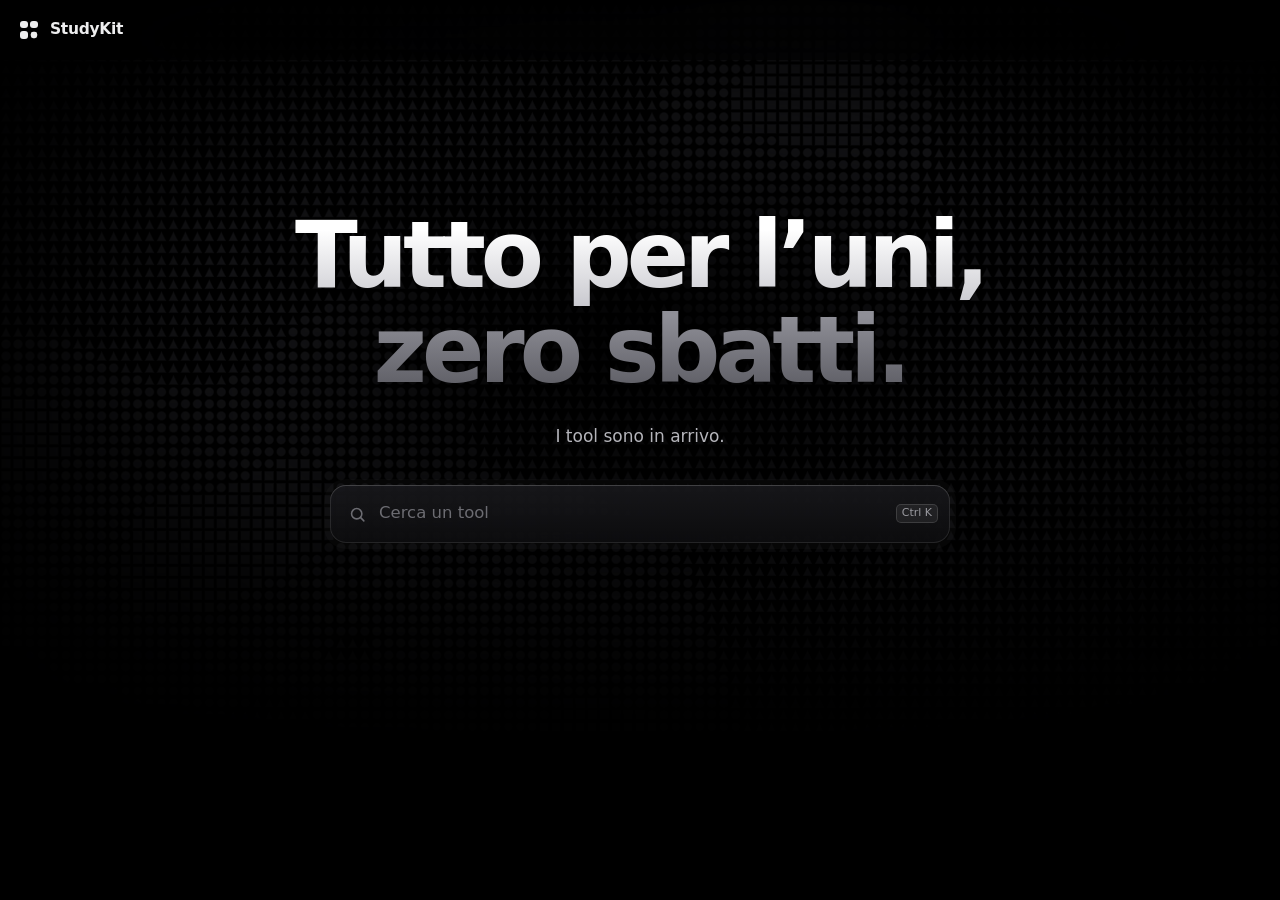
==== commit 1619e355: "j" ====
--- a/home/index.html
+++ b/home/index.html
@@ -6,7 +6,7 @@
 <meta name="theme-color" content="#000000">
 <title>StudyKit · Tutto per l’uni, zero sbatti</title>
 <meta name="description" content="Tool gratuiti per studenti universitari, tutti in un posto.">
-<link rel="icon" href="data:image/svg+xml,%3Csvg xmlns=%22http://www.w3.org/2000/svg%22 viewBox=%220 0 24 24%22%3E%3Crect width=%2224%22 height=%2224%22 rx=%227%22 fill=%22%23eee%22/%3E%3Cpath d=%22M7 7h4v4H7zM13 7h4v4h-4zM7 13h4v4H7z%22 fill=%22%23000%22/%3E%3Ccircle cx=%2215%22 cy=%2215%22 r=%222%22 fill=%22%23000%22/%3E%3C/svg%3E">
+<link rel="icon" href="data:image/svg+xml,%3Csvg xmlns=%22http://www.w3.org/2000/svg%22 viewBox=%220 0 24 24%22%3E%3Crect width=%2224%22 height=%2224%22 rx=%227%22 fill=%22%23eee%22/%3E%3Cpath d=%22M7 7h4v4H7zM13 7h4v4h-4zM7 13h4v4H7z%22 fill=%22%23000%22/%3E%3Cpath d=%22M13 13h4v4h-4z%22 fill=%22%23000%22/%3E%3C/svg%3E">
 <link rel="stylesheet" href="home.css">
 </head>
 <body>
@@ -15,6 +15,15 @@
 <header class="top" id="top">
   <a class="logo" href="#"><span class="mark"><i></i><i></i><i></i><i class="d"></i></span>StudyKit</a>
   <button class="nsearch" id="nsearch" type="button" tabindex="-1" aria-label="Cerca un tool"><svg viewBox="0 0 24 24"><circle cx="11" cy="11" r="6.5"/><path d="m16 16 4 4"/></svg><span>Cerca un tool</span><kbd class="kh">Ctrl K</kbd></button>
+  <div class="acct" id="acct" hidden>
+    <button class="acct-b" id="acctB" type="button" aria-haspopup="menu" aria-expanded="false" aria-label="Il tuo account"><span id="acctI"></span></button>
+    <div class="acct-m" id="acctM" role="menu" hidden>
+      <div class="acct-h"><span class="acct-av" id="acctAv"></span><div><b id="acctN"></b><small>Account StudyKit</small></div></div>
+      <div class="acct-s"><div class="acct-st"><span>Il tuo spazio</span><span id="acctU"></span></div><div class="acct-bar"><i id="acctBar"></i></div>
+        <p>Vale per tutti i tool: i tuoi video e i tuoi file li vedi solo tu.</p></div>
+      <button class="acct-x" id="acctOut" type="button" role="menuitem"><svg viewBox="0 0 24 24"><path d="M14 4h3.5A2.5 2.5 0 0 1 20 6.5v11a2.5 2.5 0 0 1-2.5 2.5H14M10 16l-4-4 4-4M6 12h10"/></svg>Esci</button>
+    </div>
+  </div>
 </header>
 
 <main>
--- a/home/home.css
+++ b/home/home.css
@@ -34,7 +34,7 @@
 .logo{display:flex;align-items:center;gap:10px;font-weight:650;letter-spacing:-.02em;font-size:15.5px;position:relative;z-index:1}
 .mark{width:22px;height:22px;display:grid;grid-template-columns:1fr 1fr;gap:2.5px;padding:2px}
 .mark i{background:var(--text);border-radius:2.5px;transition:transform .5s var(--e-spring)}
-.mark i.d{border-radius:50%;transform:scale(.8)}
+.mark i.d{transform:scale(.8)}
 .logo:hover .mark i:nth-child(1){transform:rotate(90deg)}
 /* ricerca nella barra: compare solo quando quella dell'hero sparisce sotto l'header */
 .nsearch{position:absolute;left:50%;top:50%;width:min(460px,calc(100% - 340px));height:38px;margin-left:calc(min(460px,calc(100% - 340px)) / -2);margin-top:-19px;
@@ -216,13 +216,13 @@
 
 
 /* ================================================================ vetrina a schermo intero (animata da home.js) */
-.show{position:relative;height:100svh;min-height:560px;overflow:hidden;overflow:clip;background:#000;isolation:isolate;--vw:min(64vw,96vh);--vt:9vh}
+.show{position:relative;height:100svh;min-height:560px;overflow:hidden;overflow:clip;background:#000;isolation:isolate}
 .sh-bg{position:absolute;inset:0;width:100%;height:100%;display:block;transition:opacity 1.4s var(--e-inout)}
 .sh-vig{position:absolute;inset:0;pointer-events:none;background:radial-gradient(120% 90% at 50% 50%,transparent 40%,rgba(0,0,0,.75) 100%)}
 .sh-film{position:absolute;inset:0}
 .sh-film>*{will-change:transform,opacity,filter}
-.sh-prog{position:absolute;left:0;right:0;bottom:0;height:2px;background:rgba(255,255,255,.06);z-index:5}
-.sh-prog i{position:absolute;inset:0;background:rgba(255,255,255,.45);transform-origin:left;transform:scaleX(0)}
+.sh-prog{position:absolute;left:0;right:0;bottom:0;height:2px;background:#141416;z-index:5}
+.sh-prog i{position:absolute;inset:0;background:#6a6a70;transform-origin:left;transform:scaleX(0)}
 .sh-defs{position:absolute;width:0;height:0}
 
 /* logo */
@@ -235,44 +235,89 @@
 .sh-end{position:absolute;left:var(--pad);right:var(--pad);top:calc(50% + 4vh);display:flex;flex-direction:column;align-items:center;text-align:center;pointer-events:none}
 .sh-end>*{opacity:0}
 .sh-end h2{font-size:clamp(36px,5.6vw,76px);font-weight:700;letter-spacing:-.05em;line-height:1;text-wrap:balance}
-.sh-end p{margin-top:16px;font-size:clamp(15px,1.4vw,19px);color:#c4c4ca;max-width:560px;text-wrap:pretty}
+.sh-end p{margin-top:16px;font-size:clamp(15px,1.4vw,19px);color:#a9a9b0;max-width:560px;text-wrap:pretty}
 .sh-act{display:flex;gap:10px;margin-top:28px}
 .sh-act .btn{height:46px;padding:0 22px;font-size:15px;border-radius:13px}
-
-/* editor: video + traccia audio */
+.sh-act .btn-p{background:#ededee;box-shadow:none}
+.sh-act .btn-s{background:#1c1c1f;box-shadow:inset 0 0 0 1px #2a2a2e;color:#ededee}
+
+/* editor: la finestra di StudyCut (disegnata a misura fissa e scalata da home.js) */
 .sh-ed{position:absolute;inset:0;opacity:0}
-.sh-vid{position:absolute;left:50%;top:var(--vt);width:var(--vw);margin-left:calc(var(--vw) / -2);aspect-ratio:16/9;overflow:hidden;background:#0a0c12;transform-origin:center;
-  container-type:inline-size;box-shadow:0 0 0 1px rgba(255,255,255,.1),0 50px 120px -40px rgba(0,0,0,.95);opacity:0}
-.sv-scene{position:absolute;inset:0;background:radial-gradient(90% 70% at 30% 20%,#1d2436 0%,#0c0f18 60%,#07080c 100%);transform-origin:40% 40%}
-.sv-board{position:absolute;left:6%;top:9%;width:58%;height:60%;border-radius:1.2cqw;padding:3.4cqw 3.6cqw;display:flex;flex-direction:column;
-  background:linear-gradient(160deg,#f3f4f7,#d9dce4);color:#1a1d26;box-shadow:0 2cqw 5cqw -1cqw rgba(0,0,0,.6)}
-.sv-board b{font-size:3.3cqw;letter-spacing:-.03em;line-height:1.1}
-.sv-board small{font-size:1.7cqw;color:#5d6272;margin-top:.8cqw}
-.sv-math{display:flex;flex-direction:column;gap:1.5cqw;margin-top:3.2cqw}
-.sv-math i{height:1.3cqw;border-radius:1cqw;background:linear-gradient(90deg,#9aa1b4,#c4c9d6)}
-.sv-prof{position:absolute;right:9%;bottom:0;width:22cqw;fill:#1a2030;filter:drop-shadow(-.4cqw 0 0 rgba(140,170,255,.25))}
-.sv-cap{position:absolute;left:50%;bottom:10.5cqw;translate:-50% 0;padding:.6cqw 1.4cqw;border-radius:.8cqw;background:rgba(0,0,0,.62);font-size:1.8cqw;white-space:nowrap;color:#f1f1f3}
-.sv-bar{position:absolute;left:0;right:0;bottom:0;height:7.5cqw;padding:0 2.6cqw;display:flex;align-items:center;gap:1.6cqw;font-size:1.55cqw;font-weight:600;font-variant-numeric:tabular-nums;
-  background:linear-gradient(0deg,rgba(0,0,0,.8),transparent);color:#e9e9ec}
-.sv-bar svg{width:2.4cqw;height:2.4cqw;fill:#fff}
-.sv-prog{flex:1;height:.45cqw;border-radius:1cqw;background:rgba(255,255,255,.22);position:relative;overflow:hidden}
-.sv-prog i{position:absolute;inset:0;background:#fff;transform-origin:left;transform:scaleX(.13)}
-.sv-x{padding:.3cqw 1cqw;border-radius:1cqw;background:rgba(255,255,255,.14);transition:background .3s,color .3s}
-.sv-x.on{background:rgba(127,224,165,.2);color:#9be8b9}
-.sv-badge{position:absolute;top:2.6cqw;right:2.6cqw;display:flex;align-items:center;gap:1cqw;padding:.9cqw 1.6cqw;border-radius:5cqw;font-size:1.6cqw;font-weight:600;
-  background:rgba(10,10,14,.6);backdrop-filter:blur(14px);-webkit-backdrop-filter:blur(14px);box-shadow:inset 0 0 0 1px rgba(255,255,255,.14);opacity:0;transition:color .3s}
-.sv-badge svg{width:2.2cqw;height:2.2cqw;fill:none;stroke:currentColor;stroke-width:1.7;stroke-linecap:round;stroke-linejoin:round}
-.sv-badge b{font-variant-numeric:tabular-nums;min-width:3.6cqw;text-align:right}
-.sv-badge.ok{color:#9be8b9}
-.sh-trk{position:absolute;left:50%;width:min(84vw,1150px);margin-left:calc(min(84vw,1150px) / -2);top:calc(var(--vt) + var(--vw) * .5625 + 4.5vh);height:min(21vh,200px);opacity:0}
-.st-row{display:flex;align-items:center;justify-content:space-between;height:24px;font-size:13px;font-weight:600;font-variant-numeric:tabular-nums}
-.st-l{display:flex;align-items:center;gap:8px;color:var(--muted)}
-.st-l::before{content:"";width:7px;height:7px;border-radius:50%;background:var(--faint);transition:background .3s}
-.st-l.busy::before{background:#7aa2ff;animation:blink 1s infinite}
-.st-r{display:flex;gap:14px}
-.st-n{color:#ff9d9d}
-.st-t{color:#fff;min-width:56px;text-align:right}
-.st-cv{display:block;width:100%;height:calc(100% - 24px)}
+.sc-win{position:absolute;left:0;top:0;width:1200px;transform-origin:0 0;background:#0a0a0b;border-radius:18px;overflow:hidden;font-size:13.5px;line-height:1.45;color:#ededee;
+  box-shadow:0 0 0 1px #232326,0 60px 140px -40px #000;will-change:transform}
+.sc-win svg{fill:none;stroke:currentColor;stroke-width:2;stroke-linecap:round;stroke-linejoin:round}
+.sc-win svg.fill{fill:currentColor;stroke:none}
+.sc-hd{height:56px;display:grid;grid-template-columns:1fr auto 1fr;align-items:center;gap:16px;padding:0 16px;border-bottom:1px solid #1c1c1f;background:#0d0d0f}
+.sc-brand{display:flex;align-items:center;gap:10px;font-weight:620;font-size:14px;letter-spacing:-.01em}
+.sc-brand .ic{width:30px;height:30px;border-radius:9px}
+.sc-brand .ic::after{border-radius:8px}
+.sc-brand .ic svg{width:17px;height:17px;stroke-width:1.6}
+.sc-title{font-size:13px;color:#8d8d93;white-space:nowrap}
+.sc-title b{color:#ededee;font-weight:560}
+.sc-hr{justify-self:end}
+.sc-chip{display:inline-flex;align-items:center;height:28px;padding:0 11px;border-radius:8px;font-size:12px;font-weight:600;font-variant-numeric:tabular-nums;background:#161618;color:#9a9aa0;box-shadow:inset 0 0 0 1px #232326;transition:color .3s,background .3s}
+.sc-chip.ok{color:#0f2a1b;background:#7fc79f;box-shadow:none}
+.sc-body{display:grid;grid-template-columns:minmax(0,1fr) 290px}
+.sc-stage{padding:22px 24px 18px;min-width:0}
+.sc-vid{position:relative;aspect-ratio:16/9;overflow:hidden;background:#111317;box-shadow:0 0 0 1px #1c1c1f;container-type:inline-size}
+.sc-scene{position:absolute;inset:0;transform-origin:30% 35%}
+.sc-slide{position:absolute;inset:0;padding:6cqw 7cqw;color:#ededee;background:#111317}
+.sc-kick{display:block;font-size:1.6cqw;font-weight:650;letter-spacing:.14em;text-transform:uppercase;color:#7f9cf0}
+.sc-slide b{display:block;font-size:4.6cqw;letter-spacing:-.035em;line-height:1.05;margin-top:1.2cqw}
+.sc-f{margin-top:4cqw;font:italic 2.5cqw/1.3 "Times New Roman",Georgia,serif;color:#cfd2da;white-space:nowrap}
+.sc-f sub,.sc-f sup{font-size:.6em}
+.sc-plot{position:absolute;right:6cqw;bottom:9cqw;width:30cqw}
+.sc-plot .ax{stroke:#4a4f5c;stroke-width:1.6;fill:none}
+.sc-plot .rg{fill:#1b2440;stroke:none}
+.sc-plot .cv{stroke:#5b93ff;stroke-width:2.4;fill:none}
+.sc-plot text{font:italic 12px "Times New Roman",serif;fill:#9aa0ae}
+.sc-cap{position:absolute;left:50%;bottom:3.4cqw;translate:-50% 0;padding:.7cqw 1.6cqw;border-radius:.8cqw;background:#000;color:#f1f1f3;font-size:1.9cqw;white-space:nowrap}
+.sc-seek{display:block;width:100%;height:84px;margin-top:14px}
+.sc-crow{display:flex;align-items:center;gap:6px;height:36px;margin-top:6px}
+.sc-ib{width:34px;height:34px;display:grid;place-items:center;border-radius:9px;color:#ededee}
+.sc-ib svg{width:19px;height:19px}
+.sc-time{font-size:12.5px;color:#8d8d93;font-variant-numeric:tabular-nums;margin-left:4px}
+.sc-time b{color:#ededee;font-weight:540}
+.sc-grow{flex:1}
+.sc-pill{height:32px;padding:0 11px;border-radius:9px;display:inline-flex;align-items:center;gap:7px;font-size:12.5px;color:#8d8d93;font-variant-numeric:tabular-nums;background:#111113;box-shadow:inset 0 0 0 1px #1f1f22;transition:color .3s,background .3s}
+.sc-pill svg{width:14px;height:14px;stroke-width:2.6;opacity:0;width:0;transition:opacity .3s,width .4s var(--e-spring)}
+.sc-pill.on{color:#ededee;background:#1c1c1f}
+.sc-skip.on svg{opacity:1;width:14px;color:#7fc79f}
+.sc-px.on{color:#0f2a1b;background:#7fc79f;box-shadow:none;font-weight:650}
+.sc-panel{border-left:1px solid #1c1c1f;background:#0d0d0f}
+.sc-grp{padding:20px;border-bottom:1px solid #1c1c1f}
+.sc-grp:last-child{border-bottom:0}
+.sc-gt{font-size:11.5px;color:#626268;font-weight:560;margin-bottom:12px}
+.sc-big{font-size:34px;font-weight:620;letter-spacing:-.04em;font-variant-numeric:tabular-nums;line-height:1}
+.sc-big small{font-size:15px;color:#626268;font-weight:500;margin-left:1px}
+.sc-seg{position:relative;display:grid;grid-template-columns:repeat(6,1fr);background:#161618;border-radius:10px;padding:2px;margin-top:16px;isolation:isolate}
+.sc-seg span{height:28px;display:grid;place-items:center;border-radius:8px;font-size:11.5px;color:#8d8d93;font-variant-numeric:tabular-nums;transition:color .3s}
+.sc-seg span.on{color:#ededee}
+.sc-seg .sc-ind{position:absolute;top:2px;left:0;bottom:2px;height:auto;width:0;border-radius:8px;background:#26262a;box-shadow:inset 0 0 0 1px #313136;z-index:-1}
+.sc-row{display:flex;align-items:center;justify-content:space-between;gap:12px}
+.sc-lbl{font-size:13.5px;font-weight:550}
+.sc-sub{font-size:12px;color:#626268;margin-top:2px;font-variant-numeric:tabular-nums}
+.sc-sw{width:42px;height:25px;border-radius:999px;background:#2a2a2e;position:relative;flex:none;transition:background .4s var(--e-out)}
+.sc-sw::after{content:"";position:absolute;top:2.5px;left:2.5px;width:20px;height:20px;border-radius:999px;background:#fff;transition:transform .6s var(--e-spring)}
+.sc-sw.on{background:#7fc79f}
+.sc-sw.on::after{transform:translateX(17px)}
+.sc-kv{display:flex;flex-direction:column;gap:10px}
+.sc-kv div{display:flex;justify-content:space-between;font-size:13px;color:#8d8d93}
+.sc-kv b{color:#ededee;font-weight:540;font-variant-numeric:tabular-nums}
+.sc-kv .good b{color:#7fc79f}
+.sc-btn{position:relative;display:flex;align-items:center;justify-content:center;height:38px;border-radius:10px;overflow:hidden;isolation:isolate;font-weight:580;font-size:13px;
+  background:#ededee;color:#111113;transition:background .3s,color .3s}
+.sc-btn i{position:absolute;inset:0;z-index:-1;background:#3a3a40;transform-origin:left;transform:scaleX(0)}
+.sc-btn.busy{background:#1c1c1f;color:#ededee}
+.sc-btn.ok{background:#7fc79f;color:#0f2a1b}
+.sc-bl{font-variant-numeric:tabular-nums}
+.sc-win.compact{width:640px}
+.sc-win.compact .sc-title,.sc-win.compact .sc-kvg{display:none}
+.sc-win.compact .sc-hd{grid-template-columns:1fr auto}
+.sc-win.compact .sc-body{grid-template-columns:1fr}
+.sc-win.compact .sc-panel{border-left:0;border-top:1px solid #1c1c1f;display:grid;grid-template-columns:1fr 1fr}
+.sc-win.compact .sc-grp:first-child{grid-column:1/-1}
+.sc-win.compact .sc-grp{border-bottom:0}
 
 /* numeri */
 .sh-num{position:absolute;inset:0;display:grid;place-items:center;visibility:hidden}
@@ -280,19 +325,46 @@
 .sh-cmp,.sh-sv{grid-area:1/1;display:flex;align-items:center;justify-content:center}
 .sh-cmp{gap:clamp(16px,3vw,44px)}
 .sh-cmp b{display:flex;align-items:baseline;gap:.08em;font-size:clamp(64px,11vw,176px);font-weight:700;letter-spacing:-.06em;line-height:1;font-variant-numeric:tabular-nums;opacity:0}
-.sh-cmp small{font-size:.28em;font-weight:600;letter-spacing:-.01em;color:var(--muted)}
-.sn-a{color:rgba(255,255,255,.5)}
-.sn-arr{width:clamp(48px,7vw,112px);fill:none;stroke:#fff;stroke-width:2.6;stroke-linecap:round;stroke-linejoin:round;stroke-dasharray:1;stroke-dashoffset:1;opacity:0}
+.sh-cmp small{font-size:.28em;font-weight:600;letter-spacing:-.01em;color:#8d8d93}
+.sn-a{color:#6a6a70}
+.sn-arr{width:clamp(48px,7vw,112px);fill:none;stroke:#ededee;stroke-width:2.6;stroke-linecap:round;stroke-linejoin:round;stroke-dasharray:1;stroke-dashoffset:1;opacity:0}
 .sh-sv{flex-direction:column;gap:clamp(8px,1.2vw,16px);opacity:0}
-.sh-sv small{font-size:clamp(15px,1.7vw,26px);font-weight:650;text-transform:uppercase;letter-spacing:.16em;color:rgba(127,224,165,.8)}
-.sh-sv b{font-size:clamp(64px,11vw,176px);font-weight:700;letter-spacing:-.06em;line-height:1;color:#7fe0a5;text-shadow:0 0 60px rgba(127,224,165,.35);white-space:nowrap}
+.sh-sv small{font-size:clamp(15px,1.7vw,26px);font-weight:650;text-transform:uppercase;letter-spacing:.16em;color:#7fc79f}
+.sh-sv b{font-size:clamp(64px,11vw,176px);font-weight:700;letter-spacing:-.06em;line-height:1;color:#7fe0a5;white-space:nowrap}
 
 @media (max-width:760px){
-  .show{--vw:90vw;--vt:13vh}
-  .sh-trk{width:92vw;margin-left:-46vw;height:24vh;top:calc(var(--vt) + var(--vw) * .5625 + 6vh)}
   .sh-ic .ic{width:92px;height:92px;border-radius:27px}
   .sh-ic .ic svg{width:48px;height:48px}
   .sh-act .btn{height:44px;padding:0 18px}
   .sh-sv b{font-size:clamp(52px,15vw,90px)}
   .sh-cmp b{font-size:clamp(48px,14vw,90px)}
 }
+
+/* ================================================================ account (in alto a destra) */
+.acct{margin-left:auto;position:relative;z-index:2}
+.acct-b{width:36px;height:36px;border-radius:10px;display:grid;place-items:center;background:#1c1c1f;box-shadow:inset 0 0 0 1px #2a2a2e;font-weight:650;font-size:14px;text-transform:uppercase;
+  transition:transform var(--d-3) var(--e-spring),background var(--d-2)}
+.acct-b:active{transform:scale(.92)}
+.acct-b[aria-expanded=true]{background:#26262a}
+.acct-m{position:absolute;right:0;top:calc(100% + 10px);width:280px;padding:6px;border-radius:16px;background:#0d0d0f;box-shadow:0 0 0 1px #232326,0 30px 70px -20px #000;
+  transform-origin:100% 0;animation:acctIn .42s var(--e-spring)}
+@keyframes acctIn{from{opacity:0;transform:translateY(-6px) scale(.96)}}
+.acct-h{display:flex;align-items:center;gap:12px;padding:12px 12px 14px}
+.acct-av{width:38px;height:38px;border-radius:11px;display:grid;place-items:center;background:#ededee;color:#111113;font-weight:700;font-size:16px;text-transform:uppercase;flex:none}
+.acct-h b{display:block;font-weight:620;font-size:14.5px;letter-spacing:-.01em;overflow:hidden;text-overflow:ellipsis;white-space:nowrap;max-width:190px}
+.acct-h small{display:block;font-size:12px;color:var(--faint)}
+.acct-s{padding:14px 12px;border-top:1px solid #1c1c1f;border-bottom:1px solid #1c1c1f}
+.acct-st{display:flex;justify-content:space-between;font-size:12px;color:var(--faint);font-weight:560;font-variant-numeric:tabular-nums}
+.acct-st span:last-child{color:var(--text)}
+.acct-bar{height:5px;border-radius:5px;background:#1f1f22;margin-top:10px;overflow:hidden}
+.acct-bar i{display:block;height:100%;background:var(--text);transform-origin:left;transform:scaleX(0);transition:transform .9s var(--e-out)}
+.acct-s.full .acct-bar i{background:var(--err)}
+.acct-s.full .acct-st span:last-child{color:var(--err)}
+.acct-s p{font-size:12px;color:var(--faint);margin-top:10px;line-height:1.4}
+.acct-x{display:flex;align-items:center;gap:10px;width:100%;height:40px;padding:0 12px;margin-top:6px;border-radius:10px;font-size:13.5px;color:var(--muted);transition:background var(--d-2),color var(--d-2)}
+.acct-x svg{width:17px;height:17px;fill:none;stroke:currentColor;stroke-width:1.9;stroke-linecap:round;stroke-linejoin:round}
+@media (hover:hover){.acct-b:hover{background:#26262a}.acct-x:hover{background:#1c1c1f;color:var(--text)}}
+@media (max-width:760px){
+  .nsearch{right:calc(max(14px,env(safe-area-inset-right)) + 46px);width:calc(100% - 196px)}
+  .acct-m{width:min(280px,calc(100vw - 28px))}
+}
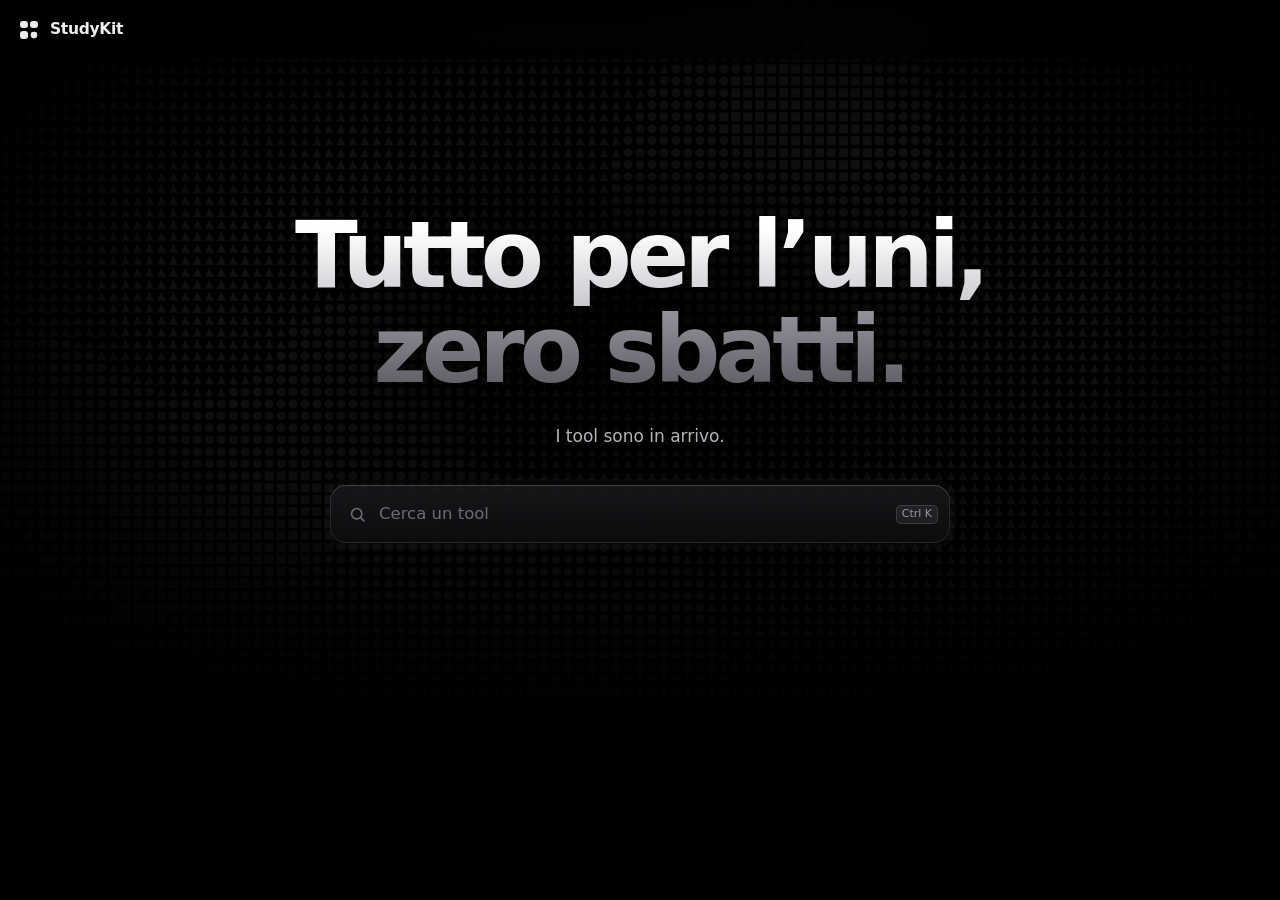
==== commit efce35e8: "ai" ====
--- a/home/index.html
+++ b/home/index.html
@@ -15,12 +15,14 @@
 <header class="top" id="top">
   <a class="logo" href="#"><span class="mark"><i></i><i></i><i></i><i class="d"></i></span>StudyKit</a>
   <button class="nsearch" id="nsearch" type="button" tabindex="-1" aria-label="Cerca un tool"><svg viewBox="0 0 24 24"><circle cx="11" cy="11" r="6.5"/><path d="m16 16 4 4"/></svg><span>Cerca un tool</span><kbd class="kh">Ctrl K</kbd></button>
+  <a class="acct-in" id="acctIn" href="/account/login" hidden>Accedi</a>
   <div class="acct" id="acct" hidden>
     <button class="acct-b" id="acctB" type="button" aria-haspopup="menu" aria-expanded="false" aria-label="Il tuo account"><span id="acctI"></span></button>
     <div class="acct-m" id="acctM" role="menu" hidden>
       <div class="acct-h"><span class="acct-av" id="acctAv"></span><div><b id="acctN"></b><small>Account StudyKit</small></div></div>
       <div class="acct-s"><div class="acct-st"><span>Il tuo spazio</span><span id="acctU"></span></div><div class="acct-bar"><i id="acctBar"></i></div>
         <p>Vale per tutti i tool: i tuoi video e i tuoi file li vedi solo tu.</p></div>
+      <a class="acct-x" href="/account/" role="menuitem"><svg viewBox="0 0 24 24"><circle cx="12" cy="8.5" r="3.8"/><path d="M4.5 20c1.2-3.6 4-5.5 7.5-5.5s6.3 1.9 7.5 5.5"/></svg>Profilo e spazio</a>
       <button class="acct-x" id="acctOut" type="button" role="menuitem"><svg viewBox="0 0 24 24"><path d="M14 4h3.5A2.5 2.5 0 0 1 20 6.5v11a2.5 2.5 0 0 1-2.5 2.5H14M10 16l-4-4 4-4M6 12h10"/></svg>Esci</button>
     </div>
   </div>
--- a/home/home.css
+++ b/home/home.css
@@ -342,6 +342,9 @@
 
 /* ================================================================ account (in alto a destra) */
 .acct{margin-left:auto;position:relative;z-index:2}
+.acct-in{margin-left:auto;height:36px;padding:0 16px;border-radius:999px;display:inline-flex;align-items:center;background:#ededee;color:#111113;font-weight:600;font-size:13.5px;text-decoration:none;flex:none;
+  transition:background var(--d-2),transform .4s var(--e-spring)}
+.acct-in:active{transform:scale(.95)}
 .acct-b{width:36px;height:36px;border-radius:10px;display:grid;place-items:center;background:#1c1c1f;box-shadow:inset 0 0 0 1px #2a2a2e;font-weight:650;font-size:14px;text-transform:uppercase;
   transition:transform var(--d-3) var(--e-spring),background var(--d-2)}
 .acct-b:active{transform:scale(.92)}
@@ -361,9 +364,11 @@
 .acct-s.full .acct-bar i{background:var(--err)}
 .acct-s.full .acct-st span:last-child{color:var(--err)}
 .acct-s p{font-size:12px;color:var(--faint);margin-top:10px;line-height:1.4}
+a.acct-x{text-decoration:none;margin-top:6px}
+a.acct-x+.acct-x{margin-top:0}
 .acct-x{display:flex;align-items:center;gap:10px;width:100%;height:40px;padding:0 12px;margin-top:6px;border-radius:10px;font-size:13.5px;color:var(--muted);transition:background var(--d-2),color var(--d-2)}
 .acct-x svg{width:17px;height:17px;fill:none;stroke:currentColor;stroke-width:1.9;stroke-linecap:round;stroke-linejoin:round}
-@media (hover:hover){.acct-b:hover{background:#26262a}.acct-x:hover{background:#1c1c1f;color:var(--text)}}
+@media (hover:hover){.acct-in:hover{background:#fff}.acct-b:hover{background:#26262a}.acct-x:hover{background:#1c1c1f;color:var(--text)}}
 @media (max-width:760px){
   .nsearch{right:calc(max(14px,env(safe-area-inset-right)) + 46px);width:calc(100% - 196px)}
   .acct-m{width:min(280px,calc(100vw - 28px))}
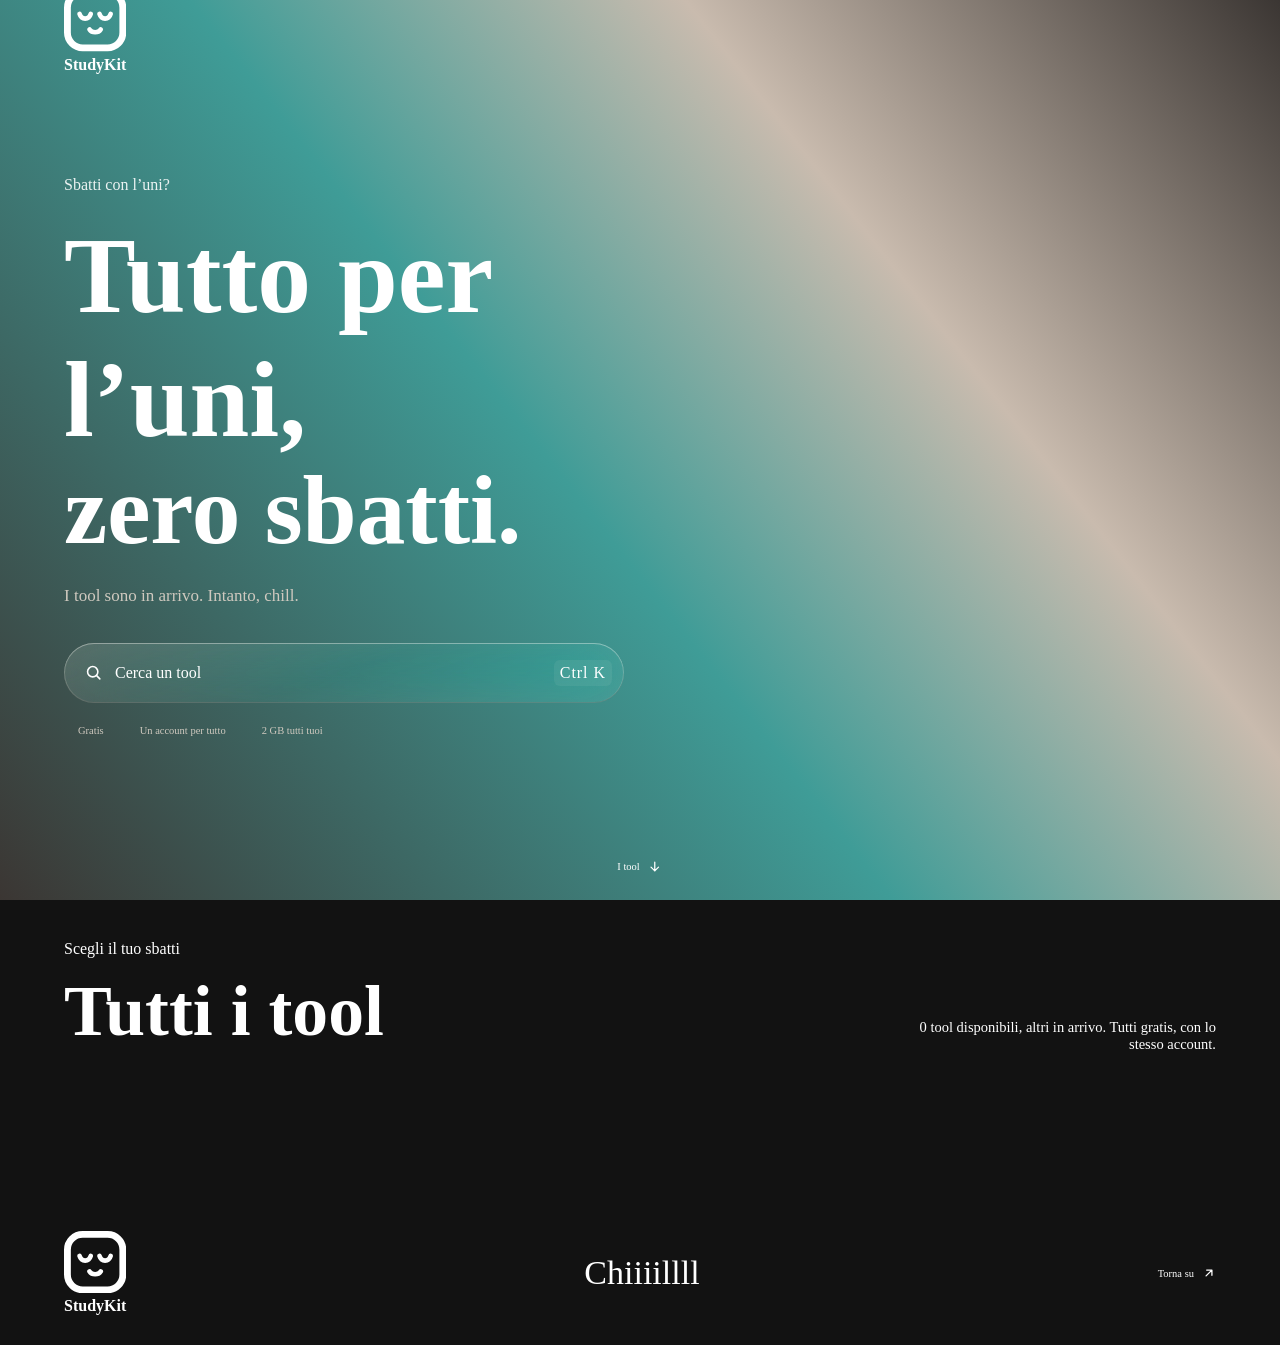
==== commit 5ecd523f: "asd" ====
--- a/home/index.html
+++ b/home/index.html
@@ -3,19 +3,23 @@
 <head>
 <meta charset="utf-8">
 <meta name="viewport" content="width=device-width,initial-scale=1,viewport-fit=cover">
-<meta name="theme-color" content="#000000">
+<meta name="theme-color" content="#0c0d0f">
 <title>StudyKit · Tutto per l’uni, zero sbatti</title>
 <meta name="description" content="Tool gratuiti per studenti universitari, tutti in un posto.">
-<link rel="icon" href="data:image/svg+xml,%3Csvg xmlns=%22http://www.w3.org/2000/svg%22 viewBox=%220 0 24 24%22%3E%3Crect width=%2224%22 height=%2224%22 rx=%227%22 fill=%22%23eee%22/%3E%3Cpath d=%22M7 7h4v4H7zM13 7h4v4h-4zM7 13h4v4H7z%22 fill=%22%23000%22/%3E%3Cpath d=%22M13 13h4v4h-4z%22 fill=%22%23000%22/%3E%3C/svg%3E">
+<meta property="og:title" content="StudyKit · Tutto per l’uni, zero sbatti">
+<meta property="og:image" content="/brand/mascot/occhiolino.webp">
+<link rel="icon" href="/brand/favicon.svg" type="image/svg+xml">
+<link rel="preload" href="/brand/fonts/anton.woff2" as="font" type="font/woff2" crossorigin>
+<link rel="preload" href="/brand/fonts/space-mono-700.woff2" as="font" type="font/woff2" crossorigin>
+<link rel="preload" href="/brand/fonts/instrument-serif-italic.woff2" as="font" type="font/woff2" crossorigin>
+<link rel="stylesheet" href="/brand/brand.css">
 <link rel="stylesheet" href="home.css">
 </head>
 <body>
-<canvas id="heroFx" aria-hidden="true"></canvas>
-
 <header class="top" id="top">
-  <a class="logo" href="#"><span class="mark"><i></i><i></i><i></i><i class="d"></i></span>StudyKit</a>
+  <a class="k-logo logo" href="#" aria-label="StudyKit, torna su"><svg viewBox="0 0 100 100" fill="none" stroke="currentColor" stroke-linecap="round" stroke-linejoin="round" aria-hidden="true"><rect x="5.5" y="5.5" width="89" height="89" rx="24.5" stroke-width="11"/><path d="M25 40C28 50 40 50 43 40M57 40C60 50 72 50 75 40" stroke-width="7.5"/><path d="M41 65C45 71 55 71 59 65" stroke-width="7.5"/></svg><b>StudyKit</b></a>
   <button class="nsearch" id="nsearch" type="button" tabindex="-1" aria-label="Cerca un tool"><svg viewBox="0 0 24 24"><circle cx="11" cy="11" r="6.5"/><path d="m16 16 4 4"/></svg><span>Cerca un tool</span><kbd class="kh">Ctrl K</kbd></button>
-  <a class="acct-in" id="acctIn" href="/account/login" hidden>Accedi</a>
+  <a class="acct-in k-btn" id="acctIn" href="/account/login" hidden>Accedi</a>
   <div class="acct" id="acct" hidden>
     <button class="acct-b" id="acctB" type="button" aria-haspopup="menu" aria-expanded="false" aria-label="Il tuo account"><span id="acctI"></span></button>
     <div class="acct-m" id="acctM" role="menu" hidden>
@@ -30,19 +34,41 @@
 
 <main>
   <section class="hero">
+    <div class="hero-bg" aria-hidden="true"><canvas id="heroFx"></canvas><div class="hero-shade"></div><div class="k-grain"></div></div>
     <div class="hero-in">
-      <h1><span>Tutto per l’uni,</span> <span>zero sbatti.</span></h1>
-      <p class="lead" id="lead"></p>
-      <button class="hsearch" id="hsearch" type="button" aria-label="Cerca un tool">
-        <svg viewBox="0 0 24 24"><circle cx="11" cy="11" r="6.5"/><path d="m16 16 4 4"/></svg>
-        <span class="hs-l">Cerca un tool</span>
-        <span class="tick" aria-hidden="true"><span class="tick-t" id="tick"></span></span>
-        <kbd class="kh">Ctrl K</kbd>
-      </button>
+      <div class="hero-copy">
+        <p class="k-mono kick">Sbatti con l’uni?</p>
+        <h1><span class="k-display">Tutto per l’uni,</span><span class="k-serif">zero sbatti.</span></h1>
+        <p class="lead" id="lead"></p>
+        <button class="hsearch" id="hsearch" type="button" aria-label="Cerca un tool">
+          <svg viewBox="0 0 24 24"><circle cx="11" cy="11" r="6.5"/><path d="m16 16 4 4"/></svg>
+          <span class="hs-l">Cerca un tool</span>
+          <span class="tick" aria-hidden="true"><span class="tick-t" id="tick"></span></span>
+          <kbd class="kh">Ctrl K</kbd>
+        </button>
+        <ul class="facts k-mono" aria-label="In breve"><li>Gratis</li><li>Un account per tutto</li><li id="factQ">2 GB tutti tuoi</li></ul>
+      </div>
+      <div class="hero-mascot"><k-mascot intro aria-label="Chill, la mascotte: salta e fa l’occhiolino"></k-mascot><span class="mascot-tip k-mono">Toccalo</span></div>
     </div>
+    <a class="hero-down k-mono" href="#tools"><span>I tool</span><svg viewBox="0 0 24 24"><path d="M12 5v14m-6-6 6 6 6-6"/></svg></a>
   </section>
 
+  <section class="cats wrap" id="tools" aria-labelledby="catsH">
+    <div class="sec-head">
+      <div><p class="k-mono">Scegli il tuo sbatti</p><h2 class="k-display" id="catsH">Tutti i tool</h2></div>
+      <p class="sec-note" id="catsN"></p>
+    </div>
+    <div class="cat-grid" id="catGrid"></div>
+  </section>
 </main>
+
+<footer class="foot">
+  <div class="wrap foot-in">
+    <a class="k-logo" href="#"><svg viewBox="0 0 100 100" fill="none" stroke="currentColor" stroke-linecap="round" stroke-linejoin="round" aria-hidden="true"><rect x="5.5" y="5.5" width="89" height="89" rx="24.5" stroke-width="11"/><path d="M25 40C28 50 40 50 43 40M57 40C60 50 72 50 75 40" stroke-width="7.5"/><path d="M41 65C45 71 55 71 59 65" stroke-width="7.5"/></svg><b>StudyKit</b></a>
+    <p class="k-serif foot-chill">Chiiiillll</p>
+    <a class="k-mono foot-up" href="#">Torna su <svg viewBox="0 0 24 24"><path d="M7 17 17 7M8 7h9v9"/></svg></a>
+  </div>
+</footer>
 
 <div class="pal" id="pal" hidden role="dialog" aria-modal="true" aria-label="Cerca un tool">
   <div class="pal-bg"></div>
@@ -57,6 +83,8 @@
 </div>
 <div class="toasts" id="toasts"></div>
 
+<script src="/brand/bands.js"></script>
+<script src="/brand/mascot.js"></script>
 <script src="fx.js"></script>
 <script src="fx2.js"></script>
 <script type="module" src="home.js"></script>
--- a/home/home.css
+++ b/home/home.css
@@ -1,220 +1,226 @@
-/* ================================================================ tokens (stessi di StudyCut) */
+/* ================================================================ StudyKit · home
+   Stile degli inviti: inchiostro + bande di vetro, Anton / Space Mono / Instrument Serif, vetro latteo, crema.
+   Token e componenti comuni in /brand/brand.css */
 :root{
   color-scheme:dark;
-  --bg:#000; --bg-2:#111113; --bg-3:#1a1a1d;
-  --surface:rgba(255,255,255,.035); --surface-2:rgba(255,255,255,.065); --hover:rgba(255,255,255,.075);
-  --line:rgba(255,255,255,.07); --line-2:rgba(255,255,255,.13);
-  --text:#ededee; --muted:#9a9aa0; --faint:#626268; --ok:#7fc79f; --err:#e8877c;
+  --bg:var(--ink); --bg-2:var(--ink-2); --bg-3:var(--ink-3);
+  --surface:rgba(246,240,230,.04); --surface-2:rgba(246,240,230,.07); --hover:rgba(246,240,230,.09);
+  --line:var(--c-line); --line-2:var(--c-line-2);
+  --text:var(--c-text); --muted:var(--c-muted); --faint:var(--c-faint); --ok:#8fd1b0; --err:#ee8a6c;
   --e-out:cubic-bezier(.16,1,.3,1); --e-in:cubic-bezier(.55,0,1,.45); --e-drawer:cubic-bezier(.32,.72,0,1);
   --e-spring:cubic-bezier(.25,1,.4,1); --e-inout:cubic-bezier(.65,0,.35,1);
   --d-1:.14s; --d-2:.26s; --d-3:.42s; --d-4:.62s;
-  --wrap:1180px; --pad:max(20px,env(safe-area-inset-left));
-  --c-video:#6f9bff; --c-pdf:#ff8a70; --c-memo:#c49bff; --c-calc:#7fd6a8; --c-plan:#ffc56b; --c-write:#8fd3ff;
+  --wrap:1200px; --pad:max(24px,env(safe-area-inset-left));
+  /* categorie = tavolozze degli inviti (versione luminosa per icone e testi) */
+  --c-video:#8a9cf4; --c-pdf:#e8936f; --c-memo:#c993c6; --c-calc:#b3c27a; --c-plan:#e6c167; --c-write:#6fb3cf;
 }
 *{box-sizing:border-box;margin:0;padding:0;-webkit-tap-highlight-color:transparent}
 [hidden]{display:none!important}
-html{-webkit-text-size-adjust:100%;text-size-adjust:100%;scroll-behavior:smooth;scroll-padding-top:80px}
-body{background:#000;color:var(--text);overflow-x:hidden;
-  font:15px/1.5 -apple-system,BlinkMacSystemFont,"SF Pro Text","Inter","Segoe UI",system-ui,sans-serif;-webkit-font-smoothing:antialiased}
+html{-webkit-text-size-adjust:100%;text-size-adjust:100%;scroll-behavior:smooth;scroll-padding-top:80px;background:var(--ink)}
+body{background:var(--ink);color:var(--text);overflow-x:hidden;font:15px/1.5 var(--f-sans);-webkit-font-smoothing:antialiased}
 button,input,textarea{font:inherit;color:inherit}
 button{cursor:pointer;border:0;background:none;touch-action:manipulation}
 a{color:inherit;text-decoration:none}
 svg{flex:none}
-kbd{font:inherit;font-size:11px;color:var(--muted);padding:1px 6px;border-radius:5px;background:var(--surface-2);box-shadow:inset 0 0 0 1px var(--line-2)}
+kbd{font:700 10.5px/1 var(--f-mono);letter-spacing:.06em;color:var(--muted);padding:4px 6px;border-radius:6px;background:rgba(246,240,230,.06);box-shadow:inset 0 0 0 1px var(--line-2)}
 .wrap{max-width:var(--wrap);margin:0 auto;padding-left:var(--pad);padding-right:var(--pad)}
-.glass{background:rgba(16,16,19,.55);backdrop-filter:blur(28px) saturate(150%);-webkit-backdrop-filter:blur(28px) saturate(150%);box-shadow:inset 0 0 0 1px var(--line)}
-:focus-visible{outline:2px solid rgba(255,255,255,.5);outline-offset:2px}
-
+:focus-visible{outline:2px solid rgba(246,240,230,.6);outline-offset:3px}
+::selection{background:rgba(63,156,151,.55);color:#fff}
 html.lock{overflow:hidden}
 
 /* ================================================================ header */
-.top{position:sticky;top:0;z-index:40;display:flex;align-items:center;gap:28px;height:60px;padding:0 max(18px,env(safe-area-inset-right)) 0 max(18px,env(safe-area-inset-left));
-  background:rgba(0,0,0,.45);backdrop-filter:blur(30px) saturate(160%);-webkit-backdrop-filter:blur(30px) saturate(160%);border-bottom:1px solid transparent;transition:border-color var(--d-3)}
-.top.scrolled{border-bottom-color:var(--line)}
-.logo{display:flex;align-items:center;gap:10px;font-weight:650;letter-spacing:-.02em;font-size:15.5px;position:relative;z-index:1}
-.mark{width:22px;height:22px;display:grid;grid-template-columns:1fr 1fr;gap:2.5px;padding:2px}
-.mark i{background:var(--text);border-radius:2.5px;transition:transform .5s var(--e-spring)}
-.mark i.d{transform:scale(.8)}
-.logo:hover .mark i:nth-child(1){transform:rotate(90deg)}
-/* ricerca nella barra: compare solo quando quella dell'hero sparisce sotto l'header */
-.nsearch{position:absolute;left:50%;top:50%;width:min(460px,calc(100% - 340px));height:38px;margin-left:calc(min(460px,calc(100% - 340px)) / -2);margin-top:-19px;
-  display:flex;align-items:center;gap:10px;padding:0 8px 0 13px;border-radius:11px;color:#6c6c72;font-size:14px;
-  background:rgba(22,22,25,.8);box-shadow:inset 0 0 0 1px rgba(255,255,255,.11);
-  opacity:0;transform:translateY(14px) scale(.94);clip-path:inset(0 22% round 11px);pointer-events:none;
+.top{position:fixed;left:0;right:0;top:0;z-index:40;display:flex;align-items:center;gap:28px;height:64px;padding:0 max(var(--pad),calc((100% - var(--wrap)) / 2 + var(--pad)));
+  background:transparent;border-bottom:1px solid transparent;transition:background var(--d-3),border-color var(--d-3),backdrop-filter var(--d-3)}
+.top.scrolled{background:rgba(12,13,15,.62);backdrop-filter:blur(26px) saturate(150%);-webkit-backdrop-filter:blur(26px) saturate(150%);border-bottom-color:var(--line)}
+.logo{position:relative;z-index:1}
+.logo svg{transition:transform .6s var(--e-spring)}
+.logo:hover svg{transform:rotate(-8deg) scale(1.06)}
+/* ricerca nella barra: compare quando quella dell'hero sparisce sotto l'header */
+.nsearch{position:absolute;left:50%;top:50%;width:min(440px,calc(100% - 360px));height:40px;margin-left:calc(min(440px,calc(100% - 360px)) / -2);margin-top:-20px;
+  display:flex;align-items:center;gap:10px;padding:0 8px 0 14px;border-radius:999px;color:var(--muted);font-size:14px;
+  background:linear-gradient(160deg,rgba(246,240,230,.11),rgba(246,240,230,.05));box-shadow:inset 0 0 0 1px rgba(246,240,230,.14),inset 0 1px 0 rgba(255,255,255,.12);
+  opacity:0;transform:translateY(14px) scale(.94);clip-path:inset(0 22% round 999px);pointer-events:none;
   transition:opacity .32s var(--e-out),transform .5s var(--e-spring),clip-path .5s var(--e-spring),background var(--d-2),color var(--d-2)}
-.top.docked .nsearch{opacity:1;transform:none;clip-path:inset(0 0 round 11px);pointer-events:auto}
+.top.docked .nsearch{opacity:1;transform:none;clip-path:inset(0 0 round 999px);pointer-events:auto}
 .nsearch svg,.hsearch svg,.pal-in svg,.pal-x svg{width:16px;height:16px;fill:none;stroke:currentColor;stroke-width:2;stroke-linecap:round}
 .nsearch kbd{margin-left:auto}
 .nsearch.pressing{transform:scale(.98)}
 .nsearch.lift,.hsearch.lift{opacity:0!important;transition:none}
 
 /* ================================================================ hero */
-#heroFx{position:absolute;left:0;top:0;width:100%;height:760px;z-index:0;pointer-events:none;display:block;
-  -webkit-mask-image:linear-gradient(#000 40%,transparent);mask-image:linear-gradient(#000 40%,transparent);opacity:0;transition:opacity 1.2s var(--e-out)}
+.hero{position:relative;min-height:max(640px,100svh);display:grid;grid-template-columns:minmax(0,1fr);align-items:center;overflow:hidden;overflow:clip;isolation:isolate;padding:96px 0 84px}
+.hero-bg{position:absolute;inset:0;z-index:-1;background:linear-gradient(52deg,#3b3633,#3f9c97 45%,#c9bbae 70%,#3b3633)}
+#heroFx{position:absolute;inset:0;width:100%;height:100%;display:block;opacity:0;transition:opacity 1.4s var(--e-out)}
 #heroFx.on{opacity:1}
-main{position:relative;z-index:1;padding-bottom:max(90px,env(safe-area-inset-bottom))}
-.hero{overflow-x:clip;min-height:calc(76svh - 60px);padding:60px var(--pad) 50px;display:grid;grid-template-columns:minmax(0,1fr);place-items:center;text-align:center}
-.hero-in{max-width:880px;width:100%;position:relative}
-.hero-in::before{content:"";position:absolute;left:50%;top:38%;width:min(900px,100%);height:520px;translate:-50% -50%;z-index:-1;pointer-events:none;
-  background:radial-gradient(closest-side,rgba(0,0,0,.85),rgba(0,0,0,.5) 55%,transparent)}
-h1{font-size:clamp(46px,7.6vw,92px);line-height:.98;letter-spacing:-.055em;font-weight:700;filter:drop-shadow(0 4px 40px rgba(0,0,0,.7))}
-h1 span{display:block;padding-bottom:.06em;animation:h1In 1.1s var(--e-out) both;
-  background:linear-gradient(180deg,#fff 20%,#c9c9cf 100%);-webkit-background-clip:text;background-clip:text;color:transparent}
-h1 span:nth-child(2){animation-delay:.1s;background-image:linear-gradient(180deg,#8f8f97 10%,#55555c 100%)}
-@keyframes h1In{from{opacity:0;transform:translateY(14px);filter:blur(6px)}}
-.lead{font-size:17px;color:#b4b4ba;max-width:620px;margin:22px auto 0;text-shadow:0 1px 20px #000;animation:h1In 1s .24s var(--e-out) both}
-.hsearch{width:100%;color:#6c6c72;display:flex;align-items:center;gap:12px;height:58px;margin:36px auto 0;max-width:620px;padding:0 12px 0 18px;border-radius:16px;cursor:text;
-  background:rgba(17,17,19,.82);backdrop-filter:blur(24px);-webkit-backdrop-filter:blur(24px);
-  background:linear-gradient(180deg,rgba(28,28,32,.78),rgba(14,14,16,.82));
-  box-shadow:inset 0 0 0 1px rgba(255,255,255,.1),inset 0 1px 0 rgba(255,255,255,.09),0 30px 80px -30px rgba(0,0,0,.95),0 0 0 6px rgba(255,255,255,.025);
-  transition:box-shadow var(--d-2),background var(--d-2),transform .5s var(--e-spring),opacity .35s var(--e-out);animation:h1In 1s .32s var(--e-out) both}
+/* leggibilità: scuro dietro al testo (sinistra) e in basso, come i bordi scuri degli inviti */
+.hero-shade{position:absolute;inset:0;background:
+  linear-gradient(90deg,rgba(12,13,15,.86) 0%,rgba(12,13,15,.62) 34%,rgba(12,13,15,.1) 62%,rgba(12,13,15,0) 100%),
+  linear-gradient(180deg,rgba(12,13,15,.55) 0%,rgba(12,13,15,0) 22%,rgba(12,13,15,0) 70%,var(--ink) 100%)}
+.hero-in{width:100%;max-width:var(--wrap);margin:0 auto;padding:0 var(--pad);display:grid;grid-template-columns:minmax(0,1.08fr) minmax(0,.92fr);align-items:center;gap:40px}
+.hero-copy{max-width:620px;min-width:0}
+.kick{opacity:.9;animation:up 1s var(--e-out) both}
+h1{margin-top:20px;display:flex;flex-direction:column}
+h1 .k-display{font-size:clamp(58px,8.4vw,128px);animation:up 1.1s .06s var(--e-out) both}
+h1 .k-serif{font-size:clamp(54px,7.6vw,116px);line-height:.95;margin-top:.02em;padding-right:.1em;animation:up 1.1s .14s var(--e-out) both}
+@keyframes up{from{opacity:0;transform:translateY(16px);filter:blur(6px)}}
+.lead{font-size:17px;line-height:1.55;color:#cfc9bf;max-width:520px;margin-top:26px;text-wrap:pretty;animation:up 1s .22s var(--e-out) both}
+.hsearch{width:100%;max-width:560px;color:var(--muted);display:flex;align-items:center;gap:12px;height:60px;margin-top:34px;padding:0 12px 0 20px;border-radius:999px;cursor:text;
+  background:linear-gradient(160deg,rgba(246,240,230,.16),rgba(246,240,230,.06) 50%,rgba(246,240,230,.1));
+  backdrop-filter:blur(26px) saturate(150%);-webkit-backdrop-filter:blur(26px) saturate(150%);
+  box-shadow:inset 0 0 0 1px rgba(246,240,230,.2),inset 0 1px 0 rgba(255,255,255,.24),inset 0 -1px 0 rgba(0,0,0,.25),0 30px 70px -30px rgba(0,0,0,.8);
+  transition:box-shadow var(--d-2),background var(--d-2),transform .5s var(--e-spring),opacity .35s var(--e-out);animation:up 1s .3s var(--e-out) both}
 .hsearch.gone{opacity:0;transform:translateY(-10px) scale(.96)}
-.hsearch:focus-visible{background:rgba(21,21,24,.92);box-shadow:inset 0 0 0 1px rgba(255,255,255,.26),0 0 0 5px rgba(255,255,255,.05),0 30px 80px -30px rgba(0,0,0,.9)}
-.hsearch>svg{width:19px;height:19px}
-.hs-l{font-size:16.5px;white-space:nowrap}
+.hsearch:focus-visible{outline:0;box-shadow:inset 0 0 0 1.5px rgba(246,240,230,.6),0 0 0 6px rgba(246,240,230,.08)}
+.hsearch>svg{width:19px;height:19px;color:var(--cream)}
+.hs-l{font-size:16px;white-space:nowrap;color:var(--text)}
 .hsearch.pressing{transform:scale(.99)}
-/* formati che scorrono */
 .tick{flex:1;min-width:0;overflow:hidden;height:100%;display:flex;align-items:center;
   -webkit-mask-image:linear-gradient(90deg,transparent,#000 14%,#000 86%,transparent);mask-image:linear-gradient(90deg,transparent,#000 14%,#000 86%,transparent)}
 .tick-t{display:flex;width:max-content;animation:tick 60s linear infinite}
 .tick-g{display:flex;gap:6px;padding-right:6px}
-.fmt{font-size:12.5px;line-height:1;padding:6px 9px;border-radius:7px;color:#a3a3a9;background:rgba(255,255,255,.055);box-shadow:inset 0 0 0 1px rgba(255,255,255,.06);white-space:nowrap;
+.fmt{font:700 10.5px/1 var(--f-mono);letter-spacing:.08em;text-transform:uppercase;padding:7px 10px;border-radius:999px;color:#ddd6cb;background:rgba(246,240,230,.08);box-shadow:inset 0 0 0 1px rgba(246,240,230,.1);white-space:nowrap;
   transition:background var(--d-2),color var(--d-2)}
 @keyframes tick{to{transform:translateX(-50%)}}
+.facts{display:flex;flex-wrap:wrap;gap:8px 22px;list-style:none;margin-top:22px;color:#cfc9bf;font-size:10.5px;animation:up 1s .38s var(--e-out) both}
+.facts li{display:flex;align-items:center;gap:8px}
+.facts li::before{content:"";width:6px;height:6px;border-radius:2px;background:var(--cream);opacity:.8}
+.hero-mascot{position:relative;justify-self:center;display:grid;place-items:center;animation:up 1.2s .2s var(--e-out) both}
+.hero-mascot k-mascot{--size:min(500px,40vw)}
+.mascot-tip{position:absolute;right:6%;top:12%;font-size:10px;color:var(--cream);opacity:0;padding:6px 10px;border-radius:999px;background:rgba(12,13,15,.5);box-shadow:inset 0 0 0 1px var(--line-2);
+  transition:opacity .3s,transform .5s var(--e-spring);transform:translateY(6px);pointer-events:none}
+.hero-mascot:hover .mascot-tip{opacity:1;transform:none}
+.hero-down{position:absolute;left:50%;bottom:26px;translate:-50% 0;display:flex;align-items:center;gap:8px;font-size:10.5px;color:var(--muted);transition:color var(--d-2)}
+.hero-down svg{width:15px;height:15px;fill:none;stroke:currentColor;stroke-width:2;stroke-linecap:round;stroke-linejoin:round;animation:nudge 2.4s var(--e-inout) infinite}
+@keyframes nudge{50%{transform:translateY(4px)}}
 
 /* ================================================================ sezioni */
-.sec-head{display:flex;align-items:flex-end;justify-content:space-between;gap:20px;margin-bottom:22px}
-.sec-head h2{font-size:24px;letter-spacing:-.03em;font-weight:650}
-
-/* ================================================================ pulsanti */
-.btn{display:inline-flex;align-items:center;justify-content:center;gap:8px;height:40px;padding:0 18px;border-radius:11px;font-weight:580;font-size:14px;white-space:nowrap;
-  transition:transform var(--d-3) var(--e-spring),background var(--d-2),opacity var(--d-2)}
-.btn svg{width:16px;height:16px;fill:none;stroke:currentColor;stroke-width:2.2;stroke-linecap:round;stroke-linejoin:round;transition:transform var(--d-3) var(--e-out)}
+.sec-head{display:flex;align-items:flex-end;justify-content:space-between;gap:24px;margin-bottom:28px}
+.sec-head .k-mono{color:var(--muted)}
+.sec-head h2{font-size:clamp(44px,5.6vw,76px);margin-top:12px}
+.sec-note{color:var(--muted);max-width:360px;font-size:14.5px;text-align:right;text-wrap:pretty}
+
+/* categorie: una tessera per categoria, con la tavolozza di un invito */
+.cats{padding-top:40px;padding-bottom:120px}
+.cat-grid{display:grid;grid-template-columns:repeat(3,minmax(0,1fr));gap:14px}
+.cat{--pal:url(/brand/bands/petrolio.jpg);position:relative;min-height:300px;border-radius:28px;overflow:hidden;isolation:isolate;display:flex;flex-direction:column;padding:22px;
+  background:var(--ink-2);box-shadow:inset 0 0 0 1px var(--line)}
+.cat::before{content:"";position:absolute;inset:0;z-index:-2;background:var(--pal) center/cover;transition:transform 1.2s var(--e-out),filter .6s}
+.cat::after{content:"";position:absolute;inset:0;z-index:-1;background:linear-gradient(180deg,rgba(12,13,15,.7),rgba(12,13,15,.08) 40%,rgba(12,13,15,.2) 60%,rgba(12,13,15,.86))}
+.cat.empty::before{filter:saturate(.5) brightness(.7)}
+.cat-h{display:flex;align-items:flex-start;justify-content:space-between;gap:12px}
+.cat-h .k-mono{font-size:10.5px;color:var(--cream);opacity:.85}
+.cat h3{font-family:var(--f-display);font-weight:400;text-transform:uppercase;font-size:clamp(30px,2.6vw,40px);line-height:.92;margin-top:-2px;color:var(--cream);text-wrap:balance;max-width:85%}
+.cat-n{font:700 10.5px/1 var(--f-mono);letter-spacing:.14em;text-transform:uppercase;color:var(--cream);padding:7px 10px;border-radius:999px;background:rgba(12,13,15,.42);box-shadow:inset 0 0 0 1px rgba(246,240,230,.16);white-space:nowrap;
+  backdrop-filter:blur(10px);-webkit-backdrop-filter:blur(10px)}
+.cat-l{margin-top:auto;display:flex;flex-direction:column;gap:8px}
+.cat-t{display:flex;align-items:center;gap:12px;padding:12px 14px 12px 12px;border-radius:18px;
+  background:linear-gradient(160deg,rgba(246,240,230,.18),rgba(246,240,230,.07) 55%,rgba(246,240,230,.12));backdrop-filter:blur(18px) saturate(150%);-webkit-backdrop-filter:blur(18px) saturate(150%);
+  box-shadow:inset 0 0 0 1px rgba(246,240,230,.2),inset 0 1px 0 rgba(255,255,255,.22);transition:background var(--d-2),transform .5s var(--e-spring)}
+.cat-t .ic{width:38px;height:38px;border-radius:12px}
+.cat-t b{display:block;font-weight:620;font-size:15px;letter-spacing:-.01em;color:#fff}
+.cat-t span.d{display:block;font-size:12.5px;color:#e4ddd2;line-height:1.35;margin-top:2px;display:-webkit-box;-webkit-line-clamp:1;-webkit-box-orient:vertical;overflow:hidden}
+.cat-t .go{margin-left:auto;width:16px;height:16px;fill:none;stroke:var(--cream);stroke-width:2.2;stroke-linecap:round;stroke-linejoin:round;transition:transform .45s var(--e-out)}
+.cat-soon{margin-top:auto;font-family:var(--f-serif);font-style:italic;font-size:30px;line-height:1;color:var(--cream);opacity:.92}
+.cat-soon small{display:block;font:400 13px/1.45 var(--f-sans);font-style:normal;color:#d8d1c6;margin-top:8px;opacity:.9}
+.cat.wide{grid-column:span 2}
+
+/* ================================================================ footer */
+.foot{border-top:1px solid var(--line);padding:30px 0 max(30px,env(safe-area-inset-bottom))}
+.foot-in{display:flex;align-items:center;justify-content:space-between;gap:20px}
+.foot-chill{font-size:34px;line-height:1}
+.foot-up{display:inline-flex;align-items:center;gap:8px;font-size:10.5px;color:var(--muted);transition:color var(--d-2)}
+.foot-up svg{width:14px;height:14px;fill:none;stroke:currentColor;stroke-width:2.2;stroke-linecap:round;stroke-linejoin:round}
+
+/* ================================================================ pulsanti (vetrina) */
+.btn{display:inline-flex;align-items:center;justify-content:center;gap:10px;height:46px;padding:0 20px;border-radius:999px;white-space:nowrap;
+  font:700 12px/1 var(--f-mono);letter-spacing:.14em;text-transform:uppercase;transition:transform var(--d-3) var(--e-spring),background var(--d-2),opacity var(--d-2)}
+.btn svg{width:15px;height:15px;fill:none;stroke:currentColor;stroke-width:2.2;stroke-linecap:round;stroke-linejoin:round;transition:transform var(--d-3) var(--e-out)}
 .btn:active,.btn.pressing{transform:scale(.96)}
-.btn-p{background:#ededee;color:#111113}
-.btn-s{background:var(--surface-2);box-shadow:inset 0 0 0 1px var(--line-2)}
+.btn-p{color:#141210;background:linear-gradient(180deg,#fbf7f0,#e6ddcd);box-shadow:inset 0 1px 0 #fff,inset 0 -1px 0 rgba(0,0,0,.12),0 12px 30px -14px rgba(246,240,230,.45)}
+.btn-s{color:var(--text);background:rgba(246,240,230,.07);box-shadow:inset 0 0 0 1px var(--line-2)}
 
 /* ================================================================ ricerca a schermo intero */
 .pal{position:fixed;inset:0;z-index:100}
-.pal-bg{position:absolute;inset:0;background:rgba(0,0,0,.74);backdrop-filter:blur(26px) saturate(140%);-webkit-backdrop-filter:blur(26px) saturate(140%);animation:fade .4s var(--e-out)}
+.pal-bg{position:absolute;inset:0;background:rgba(10,11,13,.78);backdrop-filter:blur(30px) saturate(140%);-webkit-backdrop-filter:blur(30px) saturate(140%);animation:fade .4s var(--e-out)}
 .pal.out .pal-bg{animation:fadeOut .3s var(--e-in) forwards}
 @keyframes fade{from{opacity:0}}
 @keyframes fadeOut{to{opacity:0}}
-.pal-sc{position:absolute;inset:0;overflow-y:auto;overscroll-behavior:contain;padding:0 var(--pad) max(60px,env(safe-area-inset-bottom));scrollbar-width:thin;scrollbar-color:rgba(255,255,255,.15) transparent}
-.pal-head{position:sticky;top:0;z-index:2;width:min(720px,100%);margin:calc(38vh - 40px) auto 0;padding:14px 0 12px}
-.pal-head::before{content:"";position:absolute;inset:0 -100vw;z-index:-1;background:rgba(0,0,0,.6);backdrop-filter:blur(20px);-webkit-backdrop-filter:blur(20px);opacity:0;transition:opacity var(--d-3);
+.pal-sc{position:absolute;inset:0;overflow-y:auto;overscroll-behavior:contain;padding:0 var(--pad) max(60px,env(safe-area-inset-bottom));scrollbar-width:thin;scrollbar-color:rgba(246,240,230,.15) transparent}
+.pal-head{position:sticky;top:0;z-index:2;width:min(720px,100%);margin:calc(34vh - 40px) auto 0;padding:14px 0 12px}
+.pal-head::before{content:"";position:absolute;inset:0 -100vw;z-index:-1;background:rgba(10,11,13,.6);backdrop-filter:blur(20px);-webkit-backdrop-filter:blur(20px);opacity:0;transition:opacity var(--d-3);
   -webkit-mask-image:linear-gradient(#000 70%,transparent);mask-image:linear-gradient(#000 70%,transparent)}
 .pal.stuck .pal-head::before{opacity:1}
-.pal-in{display:flex;align-items:center;gap:14px;height:64px;padding:0 16px 0 20px;border-radius:18px;color:#7a7a80;overflow:hidden;
-  background:rgba(24,24,27,.9);box-shadow:inset 0 0 0 1px rgba(255,255,255,.16),0 30px 80px -24px rgba(0,0,0,.9);transform-origin:0 0}
+.pal-in{display:flex;align-items:center;gap:14px;height:66px;padding:0 16px 0 22px;border-radius:999px;color:var(--cream);overflow:hidden;transform-origin:0 0;
+  background:linear-gradient(160deg,rgba(246,240,230,.15),rgba(246,240,230,.06) 50%,rgba(246,240,230,.1));
+  box-shadow:inset 0 0 0 1px rgba(246,240,230,.22),inset 0 1px 0 rgba(255,255,255,.2),0 30px 80px -24px rgba(0,0,0,.9)}
 .pal-in svg{width:20px;height:20px}
 .pal-in input{flex:1;width:0;background:none;border:0;outline:0;font-size:19px;color:var(--text);letter-spacing:-.01em}
-.pal-in input::placeholder{color:#5d5d63}
+.pal-in input::placeholder{color:#8d877e}
 .pal.in .pal-in>*{animation:fade .35s .14s var(--e-out) both}
 .pal.out .pal-in>*{opacity:0;transition:opacity .12s}
-.pal-hint{font-size:13px;color:var(--faint);padding:12px 4px 0;white-space:nowrap;overflow:hidden;text-overflow:ellipsis}
+.pal-hint{font:700 10.5px/1.5 var(--f-mono);letter-spacing:.1em;text-transform:uppercase;color:var(--faint);padding:14px 8px 0;white-space:nowrap;overflow:hidden;text-overflow:ellipsis}
 .pal.in .pal-hint,.pal.in .pal-list{animation:listIn .6s .12s var(--e-out) both}
 .pal.out .pal-hint,.pal.out .pal-list,.pal.out .pal-x{transition:opacity .18s,transform .3s var(--e-in);opacity:0;transform:translateY(8px)}
 @keyframes listIn{from{opacity:0;transform:translateY(18px)}}
-.pal-x{position:fixed;z-index:3;top:max(16px,env(safe-area-inset-top));right:max(16px,env(safe-area-inset-right));width:40px;height:40px;border-radius:12px;display:grid;place-items:center;color:var(--muted);
-  background:rgba(255,255,255,.06);box-shadow:inset 0 0 0 1px var(--line);transition:background var(--d-2),color var(--d-2),transform var(--d-3) var(--e-spring);animation:fade .4s .1s both}
+.pal-x{position:fixed;z-index:3;top:max(16px,env(safe-area-inset-top));right:max(16px,env(safe-area-inset-right));width:42px;height:42px;border-radius:999px;display:grid;place-items:center;color:var(--muted);
+  background:rgba(246,240,230,.07);box-shadow:inset 0 0 0 1px var(--line-2);transition:background var(--d-2),color var(--d-2),transform var(--d-3) var(--e-spring);animation:fade .4s .1s both}
 .pal-x svg{width:18px;height:18px}
 .pal-x.pressing{transform:scale(.9)}
 .pal-list{position:relative;z-index:1;width:min(1080px,100%);margin:18px auto 0}
-.pal-g{margin-top:26px}
+.pal-g{margin-top:28px}
 .pal-g:first-child{margin-top:0}
-.pal-g h4{display:flex;align-items:center;gap:8px;font-size:12.5px;font-weight:560;color:var(--muted);margin:0 2px 10px}
-.pal-g h4 i{width:7px;height:7px;border-radius:50%;background:var(--cc)}
-.pal-grid{display:grid;grid-template-columns:repeat(auto-fill,minmax(300px,1fr));gap:8px}
-.pi{display:flex;gap:13px;padding:14px;border-radius:14px;background:rgba(255,255,255,.035);box-shadow:inset 0 0 0 1px var(--line);
+.pal-g h4{display:flex;align-items:center;gap:9px;font:700 10.5px/1 var(--f-mono);letter-spacing:.14em;text-transform:uppercase;color:var(--muted);margin:0 4px 12px}
+.pal-g h4 i{width:8px;height:8px;border-radius:3px;background:var(--cc)}
+.pal-grid{display:grid;grid-template-columns:repeat(auto-fill,minmax(300px,1fr));gap:10px}
+.pi{position:relative;display:flex;gap:14px;padding:16px;border-radius:22px;background:linear-gradient(160deg,rgba(246,240,230,.06),rgba(246,240,230,.025));box-shadow:inset 0 0 0 1px var(--line);
   transition:background var(--d-2),box-shadow var(--d-2),transform var(--d-3) var(--e-spring)}
 .anim .pi{animation:rise .45s var(--e-out) both;animation-delay:calc(var(--i,0) * 18ms)}
-.pi.on{background:rgba(255,255,255,.075);box-shadow:inset 0 0 0 1px rgba(255,255,255,.2)}
+.pi.on{background:linear-gradient(160deg,rgba(246,240,230,.13),rgba(246,240,230,.05));box-shadow:inset 0 0 0 1px rgba(246,240,230,.26),inset 0 1px 0 rgba(255,255,255,.12)}
 .pi.pressing{transform:scale(.98)}
 .pi-b{min-width:0;flex:1}
-.pi .t{font-size:14.5px;font-weight:590;letter-spacing:-.01em;display:flex;align-items:center;gap:8px}
-.pi .new{font-size:10.5px;font-weight:650;color:#111;background:#ededee;border-radius:5px;padding:1px 6px}
+.pi .t{font-size:15px;font-weight:620;letter-spacing:-.01em;display:flex;align-items:center;gap:8px}
+.pi .new{font:700 9.5px/1 var(--f-mono);letter-spacing:.12em;text-transform:uppercase;color:#141210;background:var(--cream);border-radius:999px;padding:4px 7px}
 .pi .d{font-size:13px;color:var(--muted);line-height:1.45;margin-top:3px;display:-webkit-box;-webkit-line-clamp:2;-webkit-box-orient:vertical;overflow:hidden}
-.pi .tg{display:flex;flex-wrap:wrap;gap:4px;margin-top:9px}
-.pi .tg span{font-size:11px;color:#a5a5ab;padding:2px 7px;border-radius:6px;background:var(--surface-2)}
-mark{background:rgba(255,197,107,.24);color:inherit;border-radius:3px;padding:0;box-shadow:0 0 0 1.5px rgba(255,197,107,.24)}
-.pal-empty{padding:30px 0;text-align:center;color:var(--muted);font-size:14.5px;line-height:2}
-.pal-empty button{color:var(--text);padding:2px 8px;border-radius:7px;background:var(--surface-2);box-shadow:inset 0 0 0 1px var(--line)}
+.pi .tg{display:flex;flex-wrap:wrap;gap:5px;margin-top:10px}
+.pi .tg span{font:700 9.5px/1 var(--f-mono);letter-spacing:.08em;text-transform:uppercase;color:#bdb6ab;padding:5px 8px;border-radius:999px;background:var(--surface-2)}
+.pi .ic{width:44px;height:44px}
+mark{background:rgba(63,156,151,.35);color:inherit;border-radius:3px;padding:0;box-shadow:0 0 0 1.5px rgba(63,156,151,.35)}
+.pal-empty{padding:10px 0 30px;text-align:center;color:var(--muted);font-size:14.5px;line-height:2;display:flex;flex-direction:column;align-items:center}
+.pal-empty k-mascot{--size:180px;margin-bottom:4px}
+.pal-empty b{font-family:var(--f-serif);font-style:italic;font-weight:400;font-size:34px;color:var(--cream);line-height:1.1}
+.pal-empty button{font:700 10.5px/1 var(--f-mono);letter-spacing:.08em;text-transform:uppercase;color:var(--text);padding:6px 10px;border-radius:999px;background:var(--surface-2);box-shadow:inset 0 0 0 1px var(--line)}
 
 .toasts{position:fixed;left:50%;bottom:calc(20px + env(safe-area-inset-bottom));translate:-50% 0;z-index:120;display:flex;flex-direction:column-reverse;gap:8px;pointer-events:none}
-.toast{padding:10px 14px;border-radius:12px;font-size:13.5px;background:rgba(24,24,27,.94);box-shadow:0 0 0 1px var(--line-2),0 20px 40px -10px rgba(0,0,0,.8);animation:toastIn .5s var(--e-spring) both}
+.toast{padding:11px 16px;border-radius:999px;font-size:13.5px;background:rgba(24,24,27,.94);box-shadow:0 0 0 1px var(--line-2),0 20px 40px -10px rgba(0,0,0,.8);animation:toastIn .5s var(--e-spring) both}
 .toast.out{animation:toastOut .25s var(--e-in) forwards}
 @keyframes toastIn{from{opacity:0;transform:translateY(10px) scale(.96)}}
 @keyframes toastOut{to{opacity:0;transform:translateY(6px) scale(.97)}}
 @keyframes rise{from{opacity:0;transform:translateY(10px)}}
 
+/* ================================================================ icone (tasselli di vetro colorato, come la mascotte) */
+.ic{--cc:#aaa;position:relative;width:40px;height:40px;border-radius:13px;display:grid;place-items:center;flex:none;color:#fff;
+  background:radial-gradient(120% 90% at 85% 100%,color-mix(in srgb,var(--coral) 55%,transparent) 0%,transparent 55%),
+    linear-gradient(160deg,color-mix(in srgb,var(--cc) 85%,#fff) 0%,color-mix(in srgb,var(--cc) 70%,#0c0d0f) 100%);
+  box-shadow:inset 0 1px 0 rgba(255,255,255,.4),inset 0 0 0 1px rgba(255,255,255,.18),inset 0 -2px 4px rgba(0,0,0,.18),0 10px 22px -12px color-mix(in srgb,var(--cc) 80%,transparent)}
+.ic::after{content:"";position:absolute;inset:1px;border-radius:12px;background:radial-gradient(110% 70% at 30% 0%,rgba(255,255,255,.3),transparent 55%);pointer-events:none}
+.ic svg,.tn svg{width:21px;height:21px;fill:none;stroke:currentColor;stroke-width:1.7;stroke-linecap:round;stroke-linejoin:round;position:relative;z-index:1;filter:drop-shadow(0 1px 1px rgba(0,0,0,.25))}
+svg .d{fill:currentColor;fill-opacity:.22;stroke:none}
+svg .f{fill:currentColor;stroke:none}
+
 @media (hover:hover){
-  .nsearch:hover{background:rgba(30,30,34,.9);color:var(--muted)}
-  .hsearch:hover{background:rgba(21,21,24,.92);box-shadow:inset 0 0 0 1px rgba(255,255,255,.22),0 0 0 5px rgba(255,255,255,.04),0 30px 80px -30px rgba(0,0,0,.9)}
+  .nsearch:hover{background:linear-gradient(160deg,rgba(246,240,230,.15),rgba(246,240,230,.07));color:var(--text)}
+  .hsearch:hover{box-shadow:inset 0 0 0 1px rgba(246,240,230,.32),inset 0 1px 0 rgba(255,255,255,.28),0 0 0 6px rgba(246,240,230,.05),0 30px 70px -30px rgba(0,0,0,.8)}
   .hsearch:hover .tick-t{animation-play-state:paused}
-  .fmt:hover{background:rgba(255,255,255,.12);color:var(--text)}
-  .btn-p:hover{background:#fff}
+  .fmt:hover{background:rgba(246,240,230,.16);color:#fff}
+  .btn-p:hover{filter:brightness(1.04)}
   .btn-p:hover svg{transform:translateX(3px)}
   .pal-x:hover{background:var(--hover);color:var(--text)}
-}
-
-/* ================================================================ tablet / mobile */
-@media (max-width:760px){
-  body{font-size:14.5px}
-  .top{height:56px}
-  .nsearch{left:auto;right:max(14px,env(safe-area-inset-right));width:calc(100% - 150px);margin-left:0;max-width:300px;transform-origin:right center}
-  .nsearch kbd,.hsearch kbd{display:none}
-  .hero{min-height:calc(72svh - 56px);padding:40px var(--pad) 36px}
-  h1{font-size:clamp(34px,10vw,46px)}
-  h1 span{display:block}
-  .lead{font-size:15.5px;margin-top:18px}
-  .hsearch{height:54px;margin-top:28px;padding:0 6px 0 16px;gap:10px}
-  .hs-l{font-size:15.5px}
-  .sec-head h2{font-size:21px}
-  .pal-head{margin-top:calc(30svh - 40px);padding-top:max(10px,env(safe-area-inset-top))}
-  .pal-in{height:58px;padding:0 14px 0 16px;border-radius:16px}
-  .pal-in input{font-size:17px}
-  .pal-in kbd{display:none}
-  .pal-hint{white-space:normal}
-  .pal-grid{grid-template-columns:1fr}
-  .pal-x{top:max(12px,env(safe-area-inset-top));right:max(12px,env(safe-area-inset-right))}
-}
-@media (prefers-reduced-motion:reduce){
-  *,*::before,*::after{animation-duration:.01ms!important;animation-delay:0s!important;transition-duration:.01ms!important}
-  html{scroll-behavior:auto}
-  .tick-t{animation:none}
-}
-
-/* ================================================================ icone */
-.ic{--cc:#aaa;position:relative;width:40px;height:40px;border-radius:12px;display:grid;place-items:center;flex:none;
-  color:color-mix(in srgb,var(--cc) 72%,#fff);
-  background:linear-gradient(155deg,color-mix(in srgb,var(--cc) 34%,#0a0a0c) 0%,color-mix(in srgb,var(--cc) 12%,#0a0a0c) 62%,color-mix(in srgb,var(--cc) 6%,#050506) 100%);
-  box-shadow:inset 0 1px 0 color-mix(in srgb,var(--cc) 40%,rgba(255,255,255,.25)),inset 0 0 0 1px color-mix(in srgb,var(--cc) 26%,rgba(255,255,255,.04)),0 10px 24px -14px color-mix(in srgb,var(--cc) 70%,transparent)}
-.ic::after{content:"";position:absolute;inset:1px;border-radius:11px;background:radial-gradient(120% 80% at 30% 0%,rgba(255,255,255,.14),transparent 55%);pointer-events:none}
-.ic svg,.tn svg{width:21px;height:21px;fill:none;stroke:currentColor;stroke-width:1.6;stroke-linecap:round;stroke-linejoin:round;position:relative;z-index:1}
-svg .d{fill:currentColor;fill-opacity:.2;stroke:none}
-svg .f{fill:currentColor;stroke:none}
-
-/* ================================================================ rifiniture */
-.btn-p{background:linear-gradient(180deg,#fff,#dcdce0);box-shadow:inset 0 -1px 0 rgba(0,0,0,.12),0 8px 24px -10px rgba(255,255,255,.35)}
-.tn{display:flex;align-items:center;gap:7px}
-.tn svg{width:15px;height:15px;stroke-width:1.8;opacity:.75}
-.sec-head h2{font-size:26px;letter-spacing:-.035em}
-.pi{position:relative}
-.pi .ic{width:42px;height:42px}
-.pi .t{font-size:15px}
-.pal-in{background:linear-gradient(180deg,rgba(32,32,36,.92),rgba(20,20,23,.92));box-shadow:inset 0 0 0 1px rgba(255,255,255,.14),inset 0 1px 0 rgba(255,255,255,.1),0 30px 80px -24px rgba(0,0,0,.9),0 0 0 7px rgba(255,255,255,.03)}
-.nsearch{background:linear-gradient(180deg,rgba(30,30,34,.85),rgba(18,18,21,.85));box-shadow:inset 0 0 0 1px rgba(255,255,255,.1),inset 0 1px 0 rgba(255,255,255,.07)}
-.mark i{border-radius:3px}
-@media (hover:hover){
   .pi:hover{transform:translateY(-1px)}
-  .pi:hover .ic{filter:brightness(1.15)}
-}
-@media (max-width:760px){
-  h1{font-size:clamp(42px,12.5vw,58px)}
-}
-
-
+  .cat:hover::before{transform:scale(1.04)}
+  .cat-t:hover{background:linear-gradient(160deg,rgba(246,240,230,.26),rgba(246,240,230,.1) 55%,rgba(246,240,230,.16))}
+  .cat-t:hover .go{transform:translate(3px,-3px)}
+  .hero-down:hover,.foot-up:hover{color:var(--text)}
+}
 /* ================================================================ vetrina a schermo intero (animata da home.js) */
 .show{position:relative;height:100svh;min-height:560px;overflow:hidden;overflow:clip;background:#000;isolation:isolate}
 .sh-bg{position:absolute;inset:0;width:100%;height:100%;display:block;transition:opacity 1.4s var(--e-inout)}
@@ -238,30 +244,30 @@
 .sh-end p{margin-top:16px;font-size:clamp(15px,1.4vw,19px);color:#a9a9b0;max-width:560px;text-wrap:pretty}
 .sh-act{display:flex;gap:10px;margin-top:28px}
 .sh-act .btn{height:46px;padding:0 22px;font-size:15px;border-radius:13px}
-.sh-act .btn-p{background:#ededee;box-shadow:none}
-.sh-act .btn-s{background:#1c1c1f;box-shadow:inset 0 0 0 1px #2a2a2e;color:#ededee}
+.sh-act .btn-p{background:linear-gradient(180deg,#fbf7f0,#e6ddcd);box-shadow:inset 0 1px 0 #fff,inset 0 -1px 0 rgba(0,0,0,.12)}
+.sh-act .btn-s{background:rgba(246,240,230,.06);box-shadow:inset 0 0 0 1px rgba(246,240,230,.16);color:#f3eee6}
 
 /* editor: la finestra di StudyCut (disegnata a misura fissa e scalata da home.js) */
 .sh-ed{position:absolute;inset:0;opacity:0}
-.sc-win{position:absolute;left:0;top:0;width:1200px;transform-origin:0 0;background:#0a0a0b;border-radius:18px;overflow:hidden;font-size:13.5px;line-height:1.45;color:#ededee;
+.sc-win{position:absolute;left:0;top:0;width:1200px;transform-origin:0 0;background:#0e0f12;border-radius:18px;overflow:hidden;font-size:13.5px;line-height:1.45;color:#f3eee6;
   box-shadow:0 0 0 1px #232326,0 60px 140px -40px #000;will-change:transform}
 .sc-win svg{fill:none;stroke:currentColor;stroke-width:2;stroke-linecap:round;stroke-linejoin:round}
 .sc-win svg.fill{fill:currentColor;stroke:none}
-.sc-hd{height:56px;display:grid;grid-template-columns:1fr auto 1fr;align-items:center;gap:16px;padding:0 16px;border-bottom:1px solid #1c1c1f;background:#0d0d0f}
+.sc-hd{height:56px;display:grid;grid-template-columns:1fr auto 1fr;align-items:center;gap:16px;padding:0 16px;border-bottom:1px solid #1c1c1f;background:#111215}
 .sc-brand{display:flex;align-items:center;gap:10px;font-weight:620;font-size:14px;letter-spacing:-.01em}
 .sc-brand .ic{width:30px;height:30px;border-radius:9px}
 .sc-brand .ic::after{border-radius:8px}
 .sc-brand .ic svg{width:17px;height:17px;stroke-width:1.6}
 .sc-title{font-size:13px;color:#8d8d93;white-space:nowrap}
-.sc-title b{color:#ededee;font-weight:560}
+.sc-title b{color:#f3eee6;font-weight:560}
 .sc-hr{justify-self:end}
 .sc-chip{display:inline-flex;align-items:center;height:28px;padding:0 11px;border-radius:8px;font-size:12px;font-weight:600;font-variant-numeric:tabular-nums;background:#161618;color:#9a9aa0;box-shadow:inset 0 0 0 1px #232326;transition:color .3s,background .3s}
-.sc-chip.ok{color:#0f2a1b;background:#7fc79f;box-shadow:none}
+.sc-chip.ok{color:#0b2220;background:#5fb3ab;box-shadow:none}
 .sc-body{display:grid;grid-template-columns:minmax(0,1fr) 290px}
 .sc-stage{padding:22px 24px 18px;min-width:0}
 .sc-vid{position:relative;aspect-ratio:16/9;overflow:hidden;background:#111317;box-shadow:0 0 0 1px #1c1c1f;container-type:inline-size}
 .sc-scene{position:absolute;inset:0;transform-origin:30% 35%}
-.sc-slide{position:absolute;inset:0;padding:6cqw 7cqw;color:#ededee;background:#111317}
+.sc-slide{position:absolute;inset:0;padding:6cqw 7cqw;color:#f3eee6;background:#111317}
 .sc-kick{display:block;font-size:1.6cqw;font-weight:650;letter-spacing:.14em;text-transform:uppercase;color:#7f9cf0}
 .sc-slide b{display:block;font-size:4.6cqw;letter-spacing:-.035em;line-height:1.05;margin-top:1.2cqw}
 .sc-f{margin-top:4cqw;font:italic 2.5cqw/1.3 "Times New Roman",Georgia,serif;color:#cfd2da;white-space:nowrap}
@@ -269,22 +275,22 @@
 .sc-plot{position:absolute;right:6cqw;bottom:9cqw;width:30cqw}
 .sc-plot .ax{stroke:#4a4f5c;stroke-width:1.6;fill:none}
 .sc-plot .rg{fill:#1b2440;stroke:none}
-.sc-plot .cv{stroke:#5b93ff;stroke-width:2.4;fill:none}
+.sc-plot .cv{stroke:#7d93f2;stroke-width:2.4;fill:none}
 .sc-plot text{font:italic 12px "Times New Roman",serif;fill:#9aa0ae}
 .sc-cap{position:absolute;left:50%;bottom:3.4cqw;translate:-50% 0;padding:.7cqw 1.6cqw;border-radius:.8cqw;background:#000;color:#f1f1f3;font-size:1.9cqw;white-space:nowrap}
 .sc-seek{display:block;width:100%;height:84px;margin-top:14px}
 .sc-crow{display:flex;align-items:center;gap:6px;height:36px;margin-top:6px}
-.sc-ib{width:34px;height:34px;display:grid;place-items:center;border-radius:9px;color:#ededee}
+.sc-ib{width:34px;height:34px;display:grid;place-items:center;border-radius:9px;color:#f3eee6}
 .sc-ib svg{width:19px;height:19px}
 .sc-time{font-size:12.5px;color:#8d8d93;font-variant-numeric:tabular-nums;margin-left:4px}
-.sc-time b{color:#ededee;font-weight:540}
+.sc-time b{color:#f3eee6;font-weight:540}
 .sc-grow{flex:1}
 .sc-pill{height:32px;padding:0 11px;border-radius:9px;display:inline-flex;align-items:center;gap:7px;font-size:12.5px;color:#8d8d93;font-variant-numeric:tabular-nums;background:#111113;box-shadow:inset 0 0 0 1px #1f1f22;transition:color .3s,background .3s}
 .sc-pill svg{width:14px;height:14px;stroke-width:2.6;opacity:0;width:0;transition:opacity .3s,width .4s var(--e-spring)}
-.sc-pill.on{color:#ededee;background:#1c1c1f}
-.sc-skip.on svg{opacity:1;width:14px;color:#7fc79f}
-.sc-px.on{color:#0f2a1b;background:#7fc79f;box-shadow:none;font-weight:650}
-.sc-panel{border-left:1px solid #1c1c1f;background:#0d0d0f}
+.sc-pill.on{color:#f3eee6;background:#1c1c1f}
+.sc-skip.on svg{opacity:1;width:14px;color:#5fb3ab}
+.sc-px.on{color:#0b2220;background:#5fb3ab;box-shadow:none;font-weight:650}
+.sc-panel{border-left:1px solid #1c1c1f;background:#111215}
 .sc-grp{padding:20px;border-bottom:1px solid #1c1c1f}
 .sc-grp:last-child{border-bottom:0}
 .sc-gt{font-size:11.5px;color:#626268;font-weight:560;margin-bottom:12px}
@@ -292,24 +298,24 @@
 .sc-big small{font-size:15px;color:#626268;font-weight:500;margin-left:1px}
 .sc-seg{position:relative;display:grid;grid-template-columns:repeat(6,1fr);background:#161618;border-radius:10px;padding:2px;margin-top:16px;isolation:isolate}
 .sc-seg span{height:28px;display:grid;place-items:center;border-radius:8px;font-size:11.5px;color:#8d8d93;font-variant-numeric:tabular-nums;transition:color .3s}
-.sc-seg span.on{color:#ededee}
+.sc-seg span.on{color:#f3eee6}
 .sc-seg .sc-ind{position:absolute;top:2px;left:0;bottom:2px;height:auto;width:0;border-radius:8px;background:#26262a;box-shadow:inset 0 0 0 1px #313136;z-index:-1}
 .sc-row{display:flex;align-items:center;justify-content:space-between;gap:12px}
 .sc-lbl{font-size:13.5px;font-weight:550}
 .sc-sub{font-size:12px;color:#626268;margin-top:2px;font-variant-numeric:tabular-nums}
 .sc-sw{width:42px;height:25px;border-radius:999px;background:#2a2a2e;position:relative;flex:none;transition:background .4s var(--e-out)}
 .sc-sw::after{content:"";position:absolute;top:2.5px;left:2.5px;width:20px;height:20px;border-radius:999px;background:#fff;transition:transform .6s var(--e-spring)}
-.sc-sw.on{background:#7fc79f}
+.sc-sw.on{background:#5fb3ab}
 .sc-sw.on::after{transform:translateX(17px)}
 .sc-kv{display:flex;flex-direction:column;gap:10px}
 .sc-kv div{display:flex;justify-content:space-between;font-size:13px;color:#8d8d93}
-.sc-kv b{color:#ededee;font-weight:540;font-variant-numeric:tabular-nums}
-.sc-kv .good b{color:#7fc79f}
+.sc-kv b{color:#f3eee6;font-weight:540;font-variant-numeric:tabular-nums}
+.sc-kv .good b{color:#5fb3ab}
 .sc-btn{position:relative;display:flex;align-items:center;justify-content:center;height:38px;border-radius:10px;overflow:hidden;isolation:isolate;font-weight:580;font-size:13px;
-  background:#ededee;color:#111113;transition:background .3s,color .3s}
+  background:#f3eee6;color:#111113;transition:background .3s,color .3s}
 .sc-btn i{position:absolute;inset:0;z-index:-1;background:#3a3a40;transform-origin:left;transform:scaleX(0)}
-.sc-btn.busy{background:#1c1c1f;color:#ededee}
-.sc-btn.ok{background:#7fc79f;color:#0f2a1b}
+.sc-btn.busy{background:#1c1c1f;color:#f3eee6}
+.sc-btn.ok{background:#5fb3ab;color:#0b2220}
 .sc-bl{font-variant-numeric:tabular-nums}
 .sc-win.compact{width:640px}
 .sc-win.compact .sc-title,.sc-win.compact .sc-kvg{display:none}
@@ -319,6 +325,17 @@
 .sc-win.compact .sc-grp:first-child{grid-column:1/-1}
 .sc-win.compact .sc-grp{border-bottom:0}
 
+/* finestra allineata al marchio di StudyCut: etichette mono, numeri Anton, pulsante crema */
+.sc-brand{font:700 12px/1 var(--f-mono);letter-spacing:.16em;text-transform:uppercase}
+.sc-gt{font:700 10px/1 var(--f-mono);letter-spacing:.15em;text-transform:uppercase;color:#6f6b65}
+.sc-big{font:400 42px/.95 var(--f-display);letter-spacing:.005em;color:#f6f0e6}
+.sc-big small{font:500 14px/1 var(--f-sans);letter-spacing:0}
+.sc-chip{border-radius:999px}
+.sc-btn{border-radius:999px;font:700 11px/1 var(--f-mono);letter-spacing:.14em;text-transform:uppercase;color:#141210;
+  background:linear-gradient(180deg,#fbf7f0,#e6ddcd);box-shadow:inset 0 1px 0 #fff,inset 0 -1px 0 rgba(0,0,0,.12)}
+.sc-btn.busy{background:#1c1d21;box-shadow:inset 0 0 0 1px rgba(246,240,230,.12)}
+.sc-btn.ok{background:#5fb3ab;box-shadow:none}
+.sc-kick{font-family:var(--f-mono);font-weight:700}
 /* numeri */
 .sh-num{position:absolute;inset:0;display:grid;place-items:center;visibility:hidden}
 .sh-num.mf{filter:url(#shMorph)}
@@ -340,36 +357,105 @@
   .sh-cmp b{font-size:clamp(48px,14vw,90px)}
 }
 
+/* vetrina: tipografia del marchio */
+.show{background:var(--ink)}
+.sh-name{font-family:var(--f-display);font-weight:400;text-transform:uppercase;letter-spacing:.01em;font-size:clamp(40px,5vw,68px);color:var(--cream)}
+.sh-ic .ic{border-radius:36px}
+.sh-ic .ic::after{border-radius:35px}
+.sh-end h2{font-family:var(--f-display);font-weight:400;text-transform:uppercase;letter-spacing:.005em;line-height:.92;font-size:clamp(48px,7vw,104px);
+  background:linear-gradient(100deg,#e9f1ee 0%,#c9d3f5 35%,#f1c6b4 70%,#f6f0e6 100%);-webkit-background-clip:text;background-clip:text;color:transparent}
+.sh-end p{color:#c9c3b9}
+.sh-act .btn{height:48px;padding:0 22px;font-size:12px;border-radius:999px}
+.sh-act .btn-p{background:linear-gradient(180deg,#fbf7f0,#e6ddcd)}
+.sh-act .btn-s{background:rgba(246,240,230,.07);box-shadow:inset 0 0 0 1px var(--line-2);color:var(--text)}
+.sh-cmp b{font-family:var(--f-display);font-weight:400;letter-spacing:0}
+.sh-cmp small{font:700 .2em/1 var(--f-mono);letter-spacing:.12em;text-transform:uppercase;margin-left:.2em}
+.sn-a{color:#6f6b65}
+.sh-sv small{font-family:var(--f-mono);font-weight:700;letter-spacing:.2em;color:#8fd1c9}
+.sh-sv b{font-family:var(--f-serif);font-style:italic;font-weight:400;letter-spacing:-.01em;
+  background:linear-gradient(95deg,#f6f0e6,#bfe5df 50%,#f0b9a6);-webkit-background-clip:text;background-clip:text;color:transparent}
+.sh-prog{background:#16171a}
+.sh-prog i{background:var(--cream)}
+
 /* ================================================================ account (in alto a destra) */
 .acct{margin-left:auto;position:relative;z-index:2}
-.acct-in{margin-left:auto;height:36px;padding:0 16px;border-radius:999px;display:inline-flex;align-items:center;background:#ededee;color:#111113;font-weight:600;font-size:13.5px;text-decoration:none;flex:none;
-  transition:background var(--d-2),transform .4s var(--e-spring)}
-.acct-in:active{transform:scale(.95)}
-.acct-b{width:36px;height:36px;border-radius:10px;display:grid;place-items:center;background:#1c1c1f;box-shadow:inset 0 0 0 1px #2a2a2e;font-weight:650;font-size:14px;text-transform:uppercase;
-  transition:transform var(--d-3) var(--e-spring),background var(--d-2)}
+.acct-in{margin-left:auto;height:38px;padding:0 18px;font-size:11px;flex:none}
+.acct-b{width:38px;height:38px;border-radius:13px;display:grid;place-items:center;color:#fff;font:700 14px/1 var(--f-mono);text-transform:uppercase;
+  background:linear-gradient(160deg,#5fb3ad,#2f7d79);box-shadow:inset 0 1px 0 rgba(255,255,255,.35),inset 0 0 0 1px rgba(255,255,255,.14);
+  transition:transform var(--d-3) var(--e-spring),filter var(--d-2)}
 .acct-b:active{transform:scale(.92)}
-.acct-b[aria-expanded=true]{background:#26262a}
-.acct-m{position:absolute;right:0;top:calc(100% + 10px);width:280px;padding:6px;border-radius:16px;background:#0d0d0f;box-shadow:0 0 0 1px #232326,0 30px 70px -20px #000;
-  transform-origin:100% 0;animation:acctIn .42s var(--e-spring)}
+.acct-b[aria-expanded=true]{filter:brightness(1.12)}
+.acct-m{position:absolute;right:0;top:calc(100% + 12px);width:290px;padding:8px;border-radius:24px;
+  background:linear-gradient(160deg,rgba(32,33,36,.94),rgba(18,19,22,.96));backdrop-filter:blur(26px);-webkit-backdrop-filter:blur(26px);
+  box-shadow:inset 0 0 0 1px var(--line-2),inset 0 1px 0 rgba(255,255,255,.08),0 30px 70px -20px #000;transform-origin:100% 0;animation:acctIn .42s var(--e-spring)}
 @keyframes acctIn{from{opacity:0;transform:translateY(-6px) scale(.96)}}
 .acct-h{display:flex;align-items:center;gap:12px;padding:12px 12px 14px}
-.acct-av{width:38px;height:38px;border-radius:11px;display:grid;place-items:center;background:#ededee;color:#111113;font-weight:700;font-size:16px;text-transform:uppercase;flex:none}
+.acct-av{width:40px;height:40px;border-radius:13px;display:grid;place-items:center;color:#fff;font:700 16px/1 var(--f-mono);text-transform:uppercase;flex:none;
+  background:linear-gradient(160deg,#5fb3ad,#2f7d79);box-shadow:inset 0 1px 0 rgba(255,255,255,.35)}
 .acct-h b{display:block;font-weight:620;font-size:14.5px;letter-spacing:-.01em;overflow:hidden;text-overflow:ellipsis;white-space:nowrap;max-width:190px}
-.acct-h small{display:block;font-size:12px;color:var(--faint)}
-.acct-s{padding:14px 12px;border-top:1px solid #1c1c1f;border-bottom:1px solid #1c1c1f}
-.acct-st{display:flex;justify-content:space-between;font-size:12px;color:var(--faint);font-weight:560;font-variant-numeric:tabular-nums}
+.acct-h small{display:block;font:700 9.5px/1.6 var(--f-mono);letter-spacing:.12em;text-transform:uppercase;color:var(--faint)}
+.acct-s{padding:14px 12px;border-top:1px solid var(--line);border-bottom:1px solid var(--line)}
+.acct-st{display:flex;justify-content:space-between;font:700 9.5px/1 var(--f-mono);letter-spacing:.12em;text-transform:uppercase;color:var(--faint);font-variant-numeric:tabular-nums}
 .acct-st span:last-child{color:var(--text)}
-.acct-bar{height:5px;border-radius:5px;background:#1f1f22;margin-top:10px;overflow:hidden}
-.acct-bar i{display:block;height:100%;background:var(--text);transform-origin:left;transform:scaleX(0);transition:transform .9s var(--e-out)}
+.acct-bar{height:6px;border-radius:6px;background:rgba(246,240,230,.08);margin-top:10px;overflow:hidden}
+.acct-bar i{display:block;height:100%;border-radius:6px;background:linear-gradient(90deg,#3f9c97,#f6f0e6);transform-origin:left;transform:scaleX(0);transition:transform .9s var(--e-out)}
 .acct-s.full .acct-bar i{background:var(--err)}
 .acct-s.full .acct-st span:last-child{color:var(--err)}
-.acct-s p{font-size:12px;color:var(--faint);margin-top:10px;line-height:1.4}
+.acct-s p{font-size:12px;color:var(--muted);margin-top:10px;line-height:1.45}
 a.acct-x{text-decoration:none;margin-top:6px}
 a.acct-x+.acct-x{margin-top:0}
-.acct-x{display:flex;align-items:center;gap:10px;width:100%;height:40px;padding:0 12px;margin-top:6px;border-radius:10px;font-size:13.5px;color:var(--muted);transition:background var(--d-2),color var(--d-2)}
+.acct-x{display:flex;align-items:center;gap:10px;width:100%;height:42px;padding:0 12px;margin-top:6px;border-radius:14px;font-size:13.5px;color:var(--muted);transition:background var(--d-2),color var(--d-2)}
 .acct-x svg{width:17px;height:17px;fill:none;stroke:currentColor;stroke-width:1.9;stroke-linecap:round;stroke-linejoin:round}
-@media (hover:hover){.acct-in:hover{background:#fff}.acct-b:hover{background:#26262a}.acct-x:hover{background:#1c1c1f;color:var(--text)}}
+@media (hover:hover){.acct-b:hover{filter:brightness(1.1)}.acct-x:hover{background:rgba(246,240,230,.07);color:var(--text)}}
+
+/* ================================================================ tablet / mobile */
+@media (max-width:1020px){
+  .cat-grid{grid-template-columns:repeat(2,minmax(0,1fr))}
+  .cat.wide{grid-column:span 2}
+}
+@media (max-width:860px){
+  .hero{padding:84px 0 70px;min-height:auto}
+  .hero-in{grid-template-columns:minmax(0,1fr);gap:6px}
+  .hero-mascot{order:-1;justify-self:start;margin:-6px 0 -8px calc(min(240px,56vw) * -.139)}
+  .hero-mascot k-mascot{--size:min(240px,56vw)}
+  .mascot-tip{display:none}
+  .hero-shade{background:linear-gradient(180deg,rgba(12,13,15,.35) 0%,rgba(12,13,15,.55) 40%,rgba(12,13,15,.8) 70%,var(--ink) 100%)}
+  .hero-down{display:none}
+}
 @media (max-width:760px){
-  .nsearch{right:calc(max(14px,env(safe-area-inset-right)) + 46px);width:calc(100% - 196px)}
-  .acct-m{width:min(280px,calc(100vw - 28px))}
-}
+  body{font-size:14.5px}
+  .top{height:58px}
+  .nsearch{left:auto;right:calc(max(16px,env(safe-area-inset-right)) + 48px);width:calc(100% - 210px);margin-left:0;max-width:300px;transform-origin:right center}
+  .nsearch kbd,.hsearch kbd{display:none}
+  h1 .k-display{font-size:clamp(46px,14.5vw,72px)}
+  h1 .k-serif{font-size:clamp(44px,13.5vw,66px)}
+  .lead{font-size:15.5px;margin-top:18px}
+  .hsearch{height:56px;margin-top:26px;padding:0 8px 0 18px;gap:10px}
+  .hs-l{font-size:15.5px}
+  .sec-head{flex-direction:column;align-items:flex-start;gap:10px}
+  .sec-note{text-align:left}
+  .cats{padding-bottom:80px}
+  .cat-grid{grid-template-columns:1fr}
+  .cat.wide{grid-column:auto}
+  .cat{min-height:250px;border-radius:24px}
+  .foot-in{flex-wrap:wrap}
+  .foot-chill{order:3;width:100%;font-size:30px}
+  .pal-head{margin-top:calc(26svh - 40px);padding-top:max(10px,env(safe-area-inset-top))}
+  .pal-in{height:58px;padding:0 14px 0 18px}
+  .pal-in input{font-size:17px}
+  .pal-in kbd{display:none}
+  .pal-hint{white-space:normal}
+  .pal-grid{grid-template-columns:1fr}
+  .pal-x{top:max(12px,env(safe-area-inset-top));right:max(12px,env(safe-area-inset-right))}
+  .sh-ic .ic{width:92px;height:92px;border-radius:28px}
+  .sh-ic .ic svg{width:48px;height:48px}
+  .sh-act .btn{height:46px;padding:0 18px}
+  .sh-sv b{font-size:clamp(52px,15vw,90px)}
+  .sh-cmp b{font-size:clamp(48px,14vw,90px)}
+  .acct-m{width:min(290px,calc(100vw - 28px))}
+}
+@media (prefers-reduced-motion:reduce){
+  *,*::before,*::after{animation-duration:.01ms!important;animation-delay:0s!important;transition-duration:.01ms!important}
+  html{scroll-behavior:auto}
+  .tick-t{animation:none}
+}
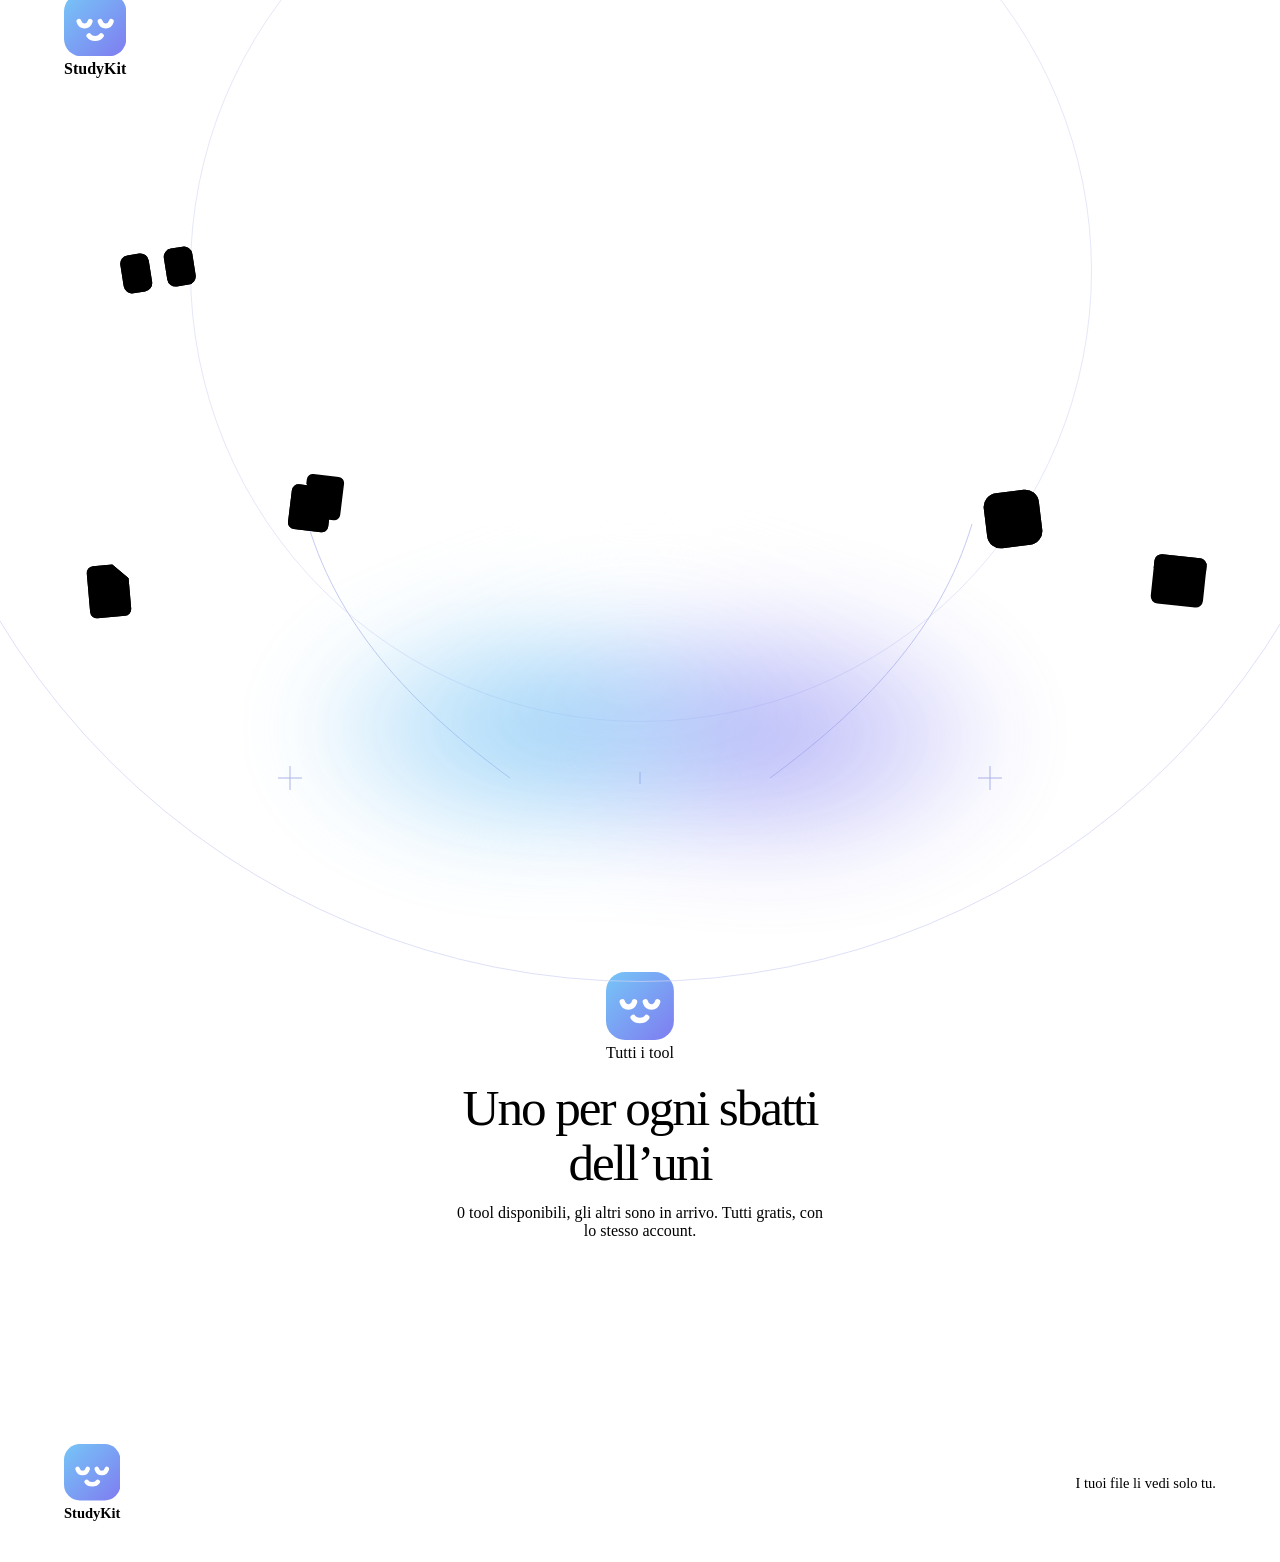
==== commit 827e8848: "asd" ====
--- a/home/index.html
+++ b/home/index.html
@@ -3,90 +3,90 @@
 <head>
 <meta charset="utf-8">
 <meta name="viewport" content="width=device-width,initial-scale=1,viewport-fit=cover">
-<meta name="theme-color" content="#0c0d0f">
+<meta name="theme-color" content="#f3f4f9">
 <title>StudyKit · Tutto per l’uni, zero sbatti</title>
-<meta name="description" content="Tool gratuiti per studenti universitari, tutti in un posto.">
+<meta name="description" content="Tool gratuiti per l’università, tutti in un posto e con un solo account.">
 <meta property="og:title" content="StudyKit · Tutto per l’uni, zero sbatti">
 <meta property="og:image" content="/brand/mascot/occhiolino.webp">
 <link rel="icon" href="/brand/favicon.svg" type="image/svg+xml">
-<link rel="preload" href="/brand/fonts/anton.woff2" as="font" type="font/woff2" crossorigin>
-<link rel="preload" href="/brand/fonts/space-mono-700.woff2" as="font" type="font/woff2" crossorigin>
-<link rel="preload" href="/brand/fonts/instrument-serif-italic.woff2" as="font" type="font/woff2" crossorigin>
+<link rel="preload" href="/brand/fonts/inter-tight.woff2" as="font" type="font/woff2" crossorigin>
 <link rel="stylesheet" href="/brand/brand.css">
 <link rel="stylesheet" href="home.css">
 </head>
 <body>
+<svg width="0" height="0" style="position:absolute" aria-hidden="true" focusable="false"><defs><linearGradient id="kgrad" gradientUnits="userSpaceOnUse" x1="2" y1="2" x2="22" y2="22"><stop offset="0" stop-color="#6fc3f7"/><stop offset="1" stop-color="#8a84f3"/></linearGradient><linearGradient id="kgradSoft" gradientUnits="userSpaceOnUse" x1="2" y1="2" x2="22" y2="22"><stop offset="0" stop-color="#d9effd"/><stop offset="1" stop-color="#e3e1fd"/></linearGradient><linearGradient id="klogo" gradientUnits="userSpaceOnUse" x1="0" y1="0" x2="100" y2="100"><stop offset="0" stop-color="#76c6f7"/><stop offset="1" stop-color="#7f7cf0"/></linearGradient></defs></svg>
+<a class="skip" href="#tools">Vai ai tool</a>
 <header class="top" id="top">
-  <a class="k-logo logo" href="#" aria-label="StudyKit, torna su"><svg viewBox="0 0 100 100" fill="none" stroke="currentColor" stroke-linecap="round" stroke-linejoin="round" aria-hidden="true"><rect x="5.5" y="5.5" width="89" height="89" rx="24.5" stroke-width="11"/><path d="M25 40C28 50 40 50 43 40M57 40C60 50 72 50 75 40" stroke-width="7.5"/><path d="M41 65C45 71 55 71 59 65" stroke-width="7.5"/></svg><b>StudyKit</b></a>
-  <button class="nsearch" id="nsearch" type="button" tabindex="-1" aria-label="Cerca un tool"><svg viewBox="0 0 24 24"><circle cx="11" cy="11" r="6.5"/><path d="m16 16 4 4"/></svg><span>Cerca un tool</span><kbd class="kh">Ctrl K</kbd></button>
-  <a class="acct-in k-btn" id="acctIn" href="/account/login" hidden>Accedi</a>
-  <div class="acct" id="acct" hidden>
-    <button class="acct-b" id="acctB" type="button" aria-haspopup="menu" aria-expanded="false" aria-label="Il tuo account"><span id="acctI"></span></button>
-    <div class="acct-m" id="acctM" role="menu" hidden>
-      <div class="acct-h"><span class="acct-av" id="acctAv"></span><div><b id="acctN"></b><small>Account StudyKit</small></div></div>
-      <div class="acct-s"><div class="acct-st"><span>Il tuo spazio</span><span id="acctU"></span></div><div class="acct-bar"><i id="acctBar"></i></div>
-        <p>Vale per tutti i tool: i tuoi video e i tuoi file li vedi solo tu.</p></div>
-      <a class="acct-x" href="/account/" role="menuitem"><svg viewBox="0 0 24 24"><circle cx="12" cy="8.5" r="3.8"/><path d="M4.5 20c1.2-3.6 4-5.5 7.5-5.5s6.3 1.9 7.5 5.5"/></svg>Profilo e spazio</a>
-      <button class="acct-x" id="acctOut" type="button" role="menuitem"><svg viewBox="0 0 24 24"><path d="M14 4h3.5A2.5 2.5 0 0 1 20 6.5v11a2.5 2.5 0 0 1-2.5 2.5H14M10 16l-4-4 4-4M6 12h10"/></svg>Esci</button>
+  <div class="top-in">
+    <a class="k-logo" href="#" aria-label="StudyKit, torna su"><svg viewBox="0 0 100 100" aria-hidden="true"><rect width="100" height="100" rx="28" fill="url(#klogo)"/><g fill="none" stroke="#fff" stroke-linecap="round" stroke-width="8"><path d="M24 44C27 54 39 54 42 44M58 44C61 54 73 54 76 44"/><path d="M40 67C44 73 56 73 60 67"/></g></svg><b>StudyKit</b></a>
+    <button class="nsearch" id="nsearch" type="button" tabindex="-1" aria-label="Cerca un tool"><svg viewBox="0 0 24 24"><circle cx="11" cy="11" r="6.5"/><path d="m16 16 4 4"/></svg><span>Cerca un tool</span><kbd class="kh">Ctrl K</kbd></button>
+    <div class="guest" id="acctIn" hidden><a class="k-btn ghost" href="/account/login">Accedi</a><a class="k-btn" href="/account/login?m=signup">Crea account</a></div>
+    <div class="acct" id="acct" hidden>
+      <button class="acct-b" id="acctB" type="button" aria-haspopup="menu" aria-expanded="false" aria-label="Il tuo account"><span id="acctI"></span></button>
+      <div class="acct-m" id="acctM" role="menu" hidden>
+        <div class="acct-h"><b id="acctN"></b></div>
+        <div class="acct-s"><div class="acct-st"><span>Spazio usato</span><span id="acctU"></span></div><div class="acct-bar"><i id="acctBar"></i></div></div>
+        <a class="acct-x" href="/account/" role="menuitem">Profilo e spazio</a>
+        <button class="acct-x" id="acctOut" type="button" role="menuitem">Esci</button>
+      </div>
     </div>
   </div>
 </header>
 
 <main>
   <section class="hero">
-    <div class="hero-bg" aria-hidden="true"><canvas id="heroFx"></canvas><div class="hero-shade"></div><div class="k-grain"></div></div>
-    <div class="hero-in">
+    <div class="hero-stage" id="stage">
+      <svg class="blue" viewBox="0 0 1200 760" aria-hidden="true">
+        <path class="arc" d="M268 452C300 560 380 640 470 706"/>
+        <path class="arc" d="M932 452C900 560 820 640 730 706"/>
+        <path class="dash" d="M0 706H1200"/><path class="dash" d="M250 520V760M950 520V760"/>
+        <path class="dash" d="M0 470H120M1080 470H1200"/>
+        <g class="cross"><path d="M250 694v24M238 706h24"/><path d="M950 694v24M938 706h24"/><path d="M600 700v12"/></g>
+      </svg>
+      <div class="glow" aria-hidden="true"></div>
+      <div class="tiles" id="tiles" aria-hidden="true"></div>
       <div class="hero-copy">
-        <p class="k-mono kick">Sbatti con l’uni?</p>
-        <h1><span class="k-display">Tutto per l’uni,</span><span class="k-serif">zero sbatti.</span></h1>
-        <p class="lead" id="lead"></p>
-        <button class="hsearch" id="hsearch" type="button" aria-label="Cerca un tool">
+        <span class="k-chip rv"><svg viewBox="0 0 100 100" aria-hidden="true"><rect width="100" height="100" rx="28" fill="url(#klogo)"/><g fill="none" stroke="#fff" stroke-linecap="round" stroke-width="8"><path d="M24 44C27 54 39 54 42 44M58 44C61 54 73 54 76 44"/><path d="M40 67C44 73 56 73 60 67"/></g></svg>StudyKit</span>
+        <h1 class="title" id="title">Tutto per l’uni, zero sbatti.</h1>
+        <p class="lead rv">Tool gratuiti per l’università, con un solo account e <span id="factQ">2 GB</span> per i tuoi file.</p>
+        <button class="hsearch rv" id="hsearch" type="button">
           <svg viewBox="0 0 24 24"><circle cx="11" cy="11" r="6.5"/><path d="m16 16 4 4"/></svg>
-          <span class="hs-l">Cerca un tool</span>
-          <span class="tick" aria-hidden="true"><span class="tick-t" id="tick"></span></span>
+          <span>Cerca un tool o un formato</span>
           <kbd class="kh">Ctrl K</kbd>
         </button>
-        <ul class="facts k-mono" aria-label="In breve"><li>Gratis</li><li>Un account per tutto</li><li id="factQ">2 GB tutti tuoi</li></ul>
       </div>
-      <div class="hero-mascot"><k-mascot intro aria-label="Chill, la mascotte: salta e fa l’occhiolino"></k-mascot><span class="mascot-tip k-mono">Toccalo</span></div>
     </div>
-    <a class="hero-down k-mono" href="#tools"><span>I tool</span><svg viewBox="0 0 24 24"><path d="M12 5v14m-6-6 6 6 6-6"/></svg></a>
+    <div class="peek-w"><div class="peek" id="peek" aria-hidden="true"></div></div>
   </section>
 
-  <section class="cats wrap" id="tools" aria-labelledby="catsH">
+  <section class="tools wrap" id="tools" aria-labelledby="toolsH">
     <div class="sec-head">
-      <div><p class="k-mono">Scegli il tuo sbatti</p><h2 class="k-display" id="catsH">Tutti i tool</h2></div>
-      <p class="sec-note" id="catsN"></p>
+      <span class="k-chip"><svg viewBox="0 0 100 100" aria-hidden="true"><rect width="100" height="100" rx="28" fill="url(#klogo)"/><g fill="none" stroke="#fff" stroke-linecap="round" stroke-width="8"><path d="M24 44C27 54 39 54 42 44M58 44C61 54 73 54 76 44"/><path d="M40 67C44 73 56 73 60 67"/></g></svg>Tutti i tool</span>
+      <h2 id="toolsH">Uno per ogni sbatti dell’uni</h2>
+      <p id="toolsN"></p>
     </div>
-    <div class="cat-grid" id="catGrid"></div>
+    <div class="grid" id="grid"></div>
   </section>
 </main>
 
-<footer class="foot">
-  <div class="wrap foot-in">
-    <a class="k-logo" href="#"><svg viewBox="0 0 100 100" fill="none" stroke="currentColor" stroke-linecap="round" stroke-linejoin="round" aria-hidden="true"><rect x="5.5" y="5.5" width="89" height="89" rx="24.5" stroke-width="11"/><path d="M25 40C28 50 40 50 43 40M57 40C60 50 72 50 75 40" stroke-width="7.5"/><path d="M41 65C45 71 55 71 59 65" stroke-width="7.5"/></svg><b>StudyKit</b></a>
-    <p class="k-serif foot-chill">Chiiiillll</p>
-    <a class="k-mono foot-up" href="#">Torna su <svg viewBox="0 0 24 24"><path d="M7 17 17 7M8 7h9v9"/></svg></a>
-  </div>
+<footer class="foot wrap">
+  <a class="k-logo" href="#"><svg viewBox="0 0 100 100" aria-hidden="true"><rect width="100" height="100" rx="28" fill="url(#klogo)"/><g fill="none" stroke="#fff" stroke-linecap="round" stroke-width="8"><path d="M24 44C27 54 39 54 42 44M58 44C61 54 73 54 76 44"/><path d="M40 67C44 73 56 73 60 67"/></g></svg><b>StudyKit</b></a>
+  <p>I tuoi file li vedi solo tu.</p>
 </footer>
 
 <div class="pal" id="pal" hidden role="dialog" aria-modal="true" aria-label="Cerca un tool">
   <div class="pal-bg"></div>
-  <button class="pal-x" id="palX" type="button" aria-label="Chiudi"><svg viewBox="0 0 24 24"><path d="M6 6l12 12M18 6 6 18"/></svg></button>
   <div class="pal-sc" id="palSc">
-    <div class="pal-head" id="palHead">
-      <label class="pal-in" id="palIn"><svg viewBox="0 0 24 24"><circle cx="11" cy="11" r="6.5"/><path d="m16 16 4 4"/></svg><input id="pq" placeholder="Nome, formato o cosa devi fare" autocomplete="off" spellcheck="false" enterkeyhint="go"><kbd>Esc</kbd></label>
+    <div class="pal-box">
+      <label class="pal-in" id="palIn"><svg viewBox="0 0 24 24"><circle cx="11" cy="11" r="6.5"/><path d="m16 16 4 4"/></svg><input id="pq" placeholder="Nome, formato o cosa devi fare" autocomplete="off" spellcheck="false" enterkeyhint="go" aria-label="Cerca"><button class="pal-x" id="palX" type="button" aria-label="Chiudi"><kbd>Esc</kbd></button></label>
+      <div class="pal-list" id="pList"></div>
       <p class="pal-hint" id="palHint"></p>
     </div>
-    <div class="pal-list" id="pList"></div>
   </div>
 </div>
-<div class="toasts" id="toasts"></div>
+<div class="toasts" id="toasts" aria-live="polite"></div>
 
-<script src="/brand/bands.js"></script>
 <script src="/brand/mascot.js"></script>
-<script src="fx.js"></script>
-<script src="fx2.js"></script>
 <script type="module" src="home.js"></script>
 </body>
 </html>
--- a/home/home.css
+++ b/home/home.css
@@ -1,461 +1,247 @@
-/* ================================================================ StudyKit · home
-   Stile degli inviti: inchiostro + bande di vetro, Anton / Space Mono / Instrument Serif, vetro latteo, crema.
-   Token e componenti comuni in /brand/brand.css */
-:root{
-  color-scheme:dark;
-  --bg:var(--ink); --bg-2:var(--ink-2); --bg-3:var(--ink-3);
-  --surface:rgba(246,240,230,.04); --surface-2:rgba(246,240,230,.07); --hover:rgba(246,240,230,.09);
-  --line:var(--c-line); --line-2:var(--c-line-2);
-  --text:var(--c-text); --muted:var(--c-muted); --faint:var(--c-faint); --ok:#8fd1b0; --err:#ee8a6c;
-  --e-out:cubic-bezier(.16,1,.3,1); --e-in:cubic-bezier(.55,0,1,.45); --e-drawer:cubic-bezier(.32,.72,0,1);
-  --e-spring:cubic-bezier(.25,1,.4,1); --e-inout:cubic-bezier(.65,0,.35,1);
-  --d-1:.14s; --d-2:.26s; --d-3:.42s; --d-4:.62s;
-  --wrap:1200px; --pad:max(24px,env(safe-area-inset-left));
-  /* categorie = tavolozze degli inviti (versione luminosa per icone e testi) */
-  --c-video:#8a9cf4; --c-pdf:#e8936f; --c-memo:#c993c6; --c-calc:#b3c27a; --c-plan:#e6c167; --c-write:#6fb3cf;
-}
-*{box-sizing:border-box;margin:0;padding:0;-webkit-tap-highlight-color:transparent}
+/* StudyKit · home. Token e componenti comuni in /brand/brand.css */
+*{box-sizing:border-box;margin:0;padding:0}
 [hidden]{display:none!important}
-html{-webkit-text-size-adjust:100%;text-size-adjust:100%;scroll-behavior:smooth;scroll-padding-top:80px;background:var(--ink)}
-body{background:var(--ink);color:var(--text);overflow-x:hidden;font:15px/1.5 var(--f-sans);-webkit-font-smoothing:antialiased}
-button,input,textarea{font:inherit;color:inherit}
-button{cursor:pointer;border:0;background:none;touch-action:manipulation}
+html{overflow-x:clip;-webkit-text-size-adjust:100%;text-size-adjust:100%;scroll-behavior:smooth;scroll-padding-top:88px;background:var(--bg)}
+html.lock{overflow:hidden}
+body{background:var(--bg);color:var(--ink);font:400 16px/1.55 var(--f-sans);-webkit-font-smoothing:antialiased}
+button,input{font:inherit;color:inherit}
+button{cursor:pointer;border:0;background:none}
 a{color:inherit;text-decoration:none}
 svg{flex:none}
-kbd{font:700 10.5px/1 var(--f-mono);letter-spacing:.06em;color:var(--muted);padding:4px 6px;border-radius:6px;background:rgba(246,240,230,.06);box-shadow:inset 0 0 0 1px var(--line-2)}
-.wrap{max-width:var(--wrap);margin:0 auto;padding-left:var(--pad);padding-right:var(--pad)}
-:focus-visible{outline:2px solid rgba(246,240,230,.6);outline-offset:3px}
-::selection{background:rgba(63,156,151,.55);color:#fff}
-html.lock{overflow:hidden}
-
-/* ================================================================ header */
-.top{position:fixed;left:0;right:0;top:0;z-index:40;display:flex;align-items:center;gap:28px;height:64px;padding:0 max(var(--pad),calc((100% - var(--wrap)) / 2 + var(--pad)));
-  background:transparent;border-bottom:1px solid transparent;transition:background var(--d-3),border-color var(--d-3),backdrop-filter var(--d-3)}
-.top.scrolled{background:rgba(12,13,15,.62);backdrop-filter:blur(26px) saturate(150%);-webkit-backdrop-filter:blur(26px) saturate(150%);border-bottom-color:var(--line)}
-.logo{position:relative;z-index:1}
-.logo svg{transition:transform .6s var(--e-spring)}
-.logo:hover svg{transform:rotate(-8deg) scale(1.06)}
-/* ricerca nella barra: compare quando quella dell'hero sparisce sotto l'header */
-.nsearch{position:absolute;left:50%;top:50%;width:min(440px,calc(100% - 360px));height:40px;margin-left:calc(min(440px,calc(100% - 360px)) / -2);margin-top:-20px;
-  display:flex;align-items:center;gap:10px;padding:0 8px 0 14px;border-radius:999px;color:var(--muted);font-size:14px;
-  background:linear-gradient(160deg,rgba(246,240,230,.11),rgba(246,240,230,.05));box-shadow:inset 0 0 0 1px rgba(246,240,230,.14),inset 0 1px 0 rgba(255,255,255,.12);
-  opacity:0;transform:translateY(14px) scale(.94);clip-path:inset(0 22% round 999px);pointer-events:none;
-  transition:opacity .32s var(--e-out),transform .5s var(--e-spring),clip-path .5s var(--e-spring),background var(--d-2),color var(--d-2)}
-.top.docked .nsearch{opacity:1;transform:none;clip-path:inset(0 0 round 999px);pointer-events:auto}
-.nsearch svg,.hsearch svg,.pal-in svg,.pal-x svg{width:16px;height:16px;fill:none;stroke:currentColor;stroke-width:2;stroke-linecap:round}
-.nsearch kbd{margin-left:auto}
-.nsearch.pressing{transform:scale(.98)}
-.nsearch.lift,.hsearch.lift{opacity:0!important;transition:none}
-
-/* ================================================================ hero */
-.hero{position:relative;min-height:max(640px,100svh);display:grid;grid-template-columns:minmax(0,1fr);align-items:center;overflow:hidden;overflow:clip;isolation:isolate;padding:96px 0 84px}
-.hero-bg{position:absolute;inset:0;z-index:-1;background:linear-gradient(52deg,#3b3633,#3f9c97 45%,#c9bbae 70%,#3b3633)}
-#heroFx{position:absolute;inset:0;width:100%;height:100%;display:block;opacity:0;transition:opacity 1.4s var(--e-out)}
-#heroFx.on{opacity:1}
-/* leggibilità: scuro dietro al testo (sinistra) e in basso, come i bordi scuri degli inviti */
-.hero-shade{position:absolute;inset:0;background:
-  linear-gradient(90deg,rgba(12,13,15,.86) 0%,rgba(12,13,15,.62) 34%,rgba(12,13,15,.1) 62%,rgba(12,13,15,0) 100%),
-  linear-gradient(180deg,rgba(12,13,15,.55) 0%,rgba(12,13,15,0) 22%,rgba(12,13,15,0) 70%,var(--ink) 100%)}
-.hero-in{width:100%;max-width:var(--wrap);margin:0 auto;padding:0 var(--pad);display:grid;grid-template-columns:minmax(0,1.08fr) minmax(0,.92fr);align-items:center;gap:40px}
-.hero-copy{max-width:620px;min-width:0}
-.kick{opacity:.9;animation:up 1s var(--e-out) both}
-h1{margin-top:20px;display:flex;flex-direction:column}
-h1 .k-display{font-size:clamp(58px,8.4vw,128px);animation:up 1.1s .06s var(--e-out) both}
-h1 .k-serif{font-size:clamp(54px,7.6vw,116px);line-height:.95;margin-top:.02em;padding-right:.1em;animation:up 1.1s .14s var(--e-out) both}
-@keyframes up{from{opacity:0;transform:translateY(16px);filter:blur(6px)}}
-.lead{font-size:17px;line-height:1.55;color:#cfc9bf;max-width:520px;margin-top:26px;text-wrap:pretty;animation:up 1s .22s var(--e-out) both}
-.hsearch{width:100%;max-width:560px;color:var(--muted);display:flex;align-items:center;gap:12px;height:60px;margin-top:34px;padding:0 12px 0 20px;border-radius:999px;cursor:text;
-  background:linear-gradient(160deg,rgba(246,240,230,.16),rgba(246,240,230,.06) 50%,rgba(246,240,230,.1));
-  backdrop-filter:blur(26px) saturate(150%);-webkit-backdrop-filter:blur(26px) saturate(150%);
-  box-shadow:inset 0 0 0 1px rgba(246,240,230,.2),inset 0 1px 0 rgba(255,255,255,.24),inset 0 -1px 0 rgba(0,0,0,.25),0 30px 70px -30px rgba(0,0,0,.8);
-  transition:box-shadow var(--d-2),background var(--d-2),transform .5s var(--e-spring),opacity .35s var(--e-out);animation:up 1s .3s var(--e-out) both}
-.hsearch.gone{opacity:0;transform:translateY(-10px) scale(.96)}
-.hsearch:focus-visible{outline:0;box-shadow:inset 0 0 0 1.5px rgba(246,240,230,.6),0 0 0 6px rgba(246,240,230,.08)}
-.hsearch>svg{width:19px;height:19px;color:var(--cream)}
-.hs-l{font-size:16px;white-space:nowrap;color:var(--text)}
-.hsearch.pressing{transform:scale(.99)}
-.tick{flex:1;min-width:0;overflow:hidden;height:100%;display:flex;align-items:center;
-  -webkit-mask-image:linear-gradient(90deg,transparent,#000 14%,#000 86%,transparent);mask-image:linear-gradient(90deg,transparent,#000 14%,#000 86%,transparent)}
-.tick-t{display:flex;width:max-content;animation:tick 60s linear infinite}
-.tick-g{display:flex;gap:6px;padding-right:6px}
-.fmt{font:700 10.5px/1 var(--f-mono);letter-spacing:.08em;text-transform:uppercase;padding:7px 10px;border-radius:999px;color:#ddd6cb;background:rgba(246,240,230,.08);box-shadow:inset 0 0 0 1px rgba(246,240,230,.1);white-space:nowrap;
-  transition:background var(--d-2),color var(--d-2)}
-@keyframes tick{to{transform:translateX(-50%)}}
-.facts{display:flex;flex-wrap:wrap;gap:8px 22px;list-style:none;margin-top:22px;color:#cfc9bf;font-size:10.5px;animation:up 1s .38s var(--e-out) both}
-.facts li{display:flex;align-items:center;gap:8px}
-.facts li::before{content:"";width:6px;height:6px;border-radius:2px;background:var(--cream);opacity:.8}
-.hero-mascot{position:relative;justify-self:center;display:grid;place-items:center;animation:up 1.2s .2s var(--e-out) both}
-.hero-mascot k-mascot{--size:min(500px,40vw)}
-.mascot-tip{position:absolute;right:6%;top:12%;font-size:10px;color:var(--cream);opacity:0;padding:6px 10px;border-radius:999px;background:rgba(12,13,15,.5);box-shadow:inset 0 0 0 1px var(--line-2);
-  transition:opacity .3s,transform .5s var(--e-spring);transform:translateY(6px);pointer-events:none}
-.hero-mascot:hover .mascot-tip{opacity:1;transform:none}
-.hero-down{position:absolute;left:50%;bottom:26px;translate:-50% 0;display:flex;align-items:center;gap:8px;font-size:10.5px;color:var(--muted);transition:color var(--d-2)}
-.hero-down svg{width:15px;height:15px;fill:none;stroke:currentColor;stroke-width:2;stroke-linecap:round;stroke-linejoin:round;animation:nudge 2.4s var(--e-inout) infinite}
-@keyframes nudge{50%{transform:translateY(4px)}}
-
-/* ================================================================ sezioni */
-.sec-head{display:flex;align-items:flex-end;justify-content:space-between;gap:24px;margin-bottom:28px}
-.sec-head .k-mono{color:var(--muted)}
-.sec-head h2{font-size:clamp(44px,5.6vw,76px);margin-top:12px}
-.sec-note{color:var(--muted);max-width:360px;font-size:14.5px;text-align:right;text-wrap:pretty}
-
-/* categorie: una tessera per categoria, con la tavolozza di un invito */
-.cats{padding-top:40px;padding-bottom:120px}
-.cat-grid{display:grid;grid-template-columns:repeat(3,minmax(0,1fr));gap:14px}
-.cat{--pal:url(/brand/bands/petrolio.jpg);position:relative;min-height:300px;border-radius:28px;overflow:hidden;isolation:isolate;display:flex;flex-direction:column;padding:22px;
-  background:var(--ink-2);box-shadow:inset 0 0 0 1px var(--line)}
-.cat::before{content:"";position:absolute;inset:0;z-index:-2;background:var(--pal) center/cover;transition:transform 1.2s var(--e-out),filter .6s}
-.cat::after{content:"";position:absolute;inset:0;z-index:-1;background:linear-gradient(180deg,rgba(12,13,15,.7),rgba(12,13,15,.08) 40%,rgba(12,13,15,.2) 60%,rgba(12,13,15,.86))}
-.cat.empty::before{filter:saturate(.5) brightness(.7)}
-.cat-h{display:flex;align-items:flex-start;justify-content:space-between;gap:12px}
-.cat-h .k-mono{font-size:10.5px;color:var(--cream);opacity:.85}
-.cat h3{font-family:var(--f-display);font-weight:400;text-transform:uppercase;font-size:clamp(30px,2.6vw,40px);line-height:.92;margin-top:-2px;color:var(--cream);text-wrap:balance;max-width:85%}
-.cat-n{font:700 10.5px/1 var(--f-mono);letter-spacing:.14em;text-transform:uppercase;color:var(--cream);padding:7px 10px;border-radius:999px;background:rgba(12,13,15,.42);box-shadow:inset 0 0 0 1px rgba(246,240,230,.16);white-space:nowrap;
-  backdrop-filter:blur(10px);-webkit-backdrop-filter:blur(10px)}
-.cat-l{margin-top:auto;display:flex;flex-direction:column;gap:8px}
-.cat-t{display:flex;align-items:center;gap:12px;padding:12px 14px 12px 12px;border-radius:18px;
-  background:linear-gradient(160deg,rgba(246,240,230,.18),rgba(246,240,230,.07) 55%,rgba(246,240,230,.12));backdrop-filter:blur(18px) saturate(150%);-webkit-backdrop-filter:blur(18px) saturate(150%);
-  box-shadow:inset 0 0 0 1px rgba(246,240,230,.2),inset 0 1px 0 rgba(255,255,255,.22);transition:background var(--d-2),transform .5s var(--e-spring)}
-.cat-t .ic{width:38px;height:38px;border-radius:12px}
-.cat-t b{display:block;font-weight:620;font-size:15px;letter-spacing:-.01em;color:#fff}
-.cat-t span.d{display:block;font-size:12.5px;color:#e4ddd2;line-height:1.35;margin-top:2px;display:-webkit-box;-webkit-line-clamp:1;-webkit-box-orient:vertical;overflow:hidden}
-.cat-t .go{margin-left:auto;width:16px;height:16px;fill:none;stroke:var(--cream);stroke-width:2.2;stroke-linecap:round;stroke-linejoin:round;transition:transform .45s var(--e-out)}
-.cat-soon{margin-top:auto;font-family:var(--f-serif);font-style:italic;font-size:30px;line-height:1;color:var(--cream);opacity:.92}
-.cat-soon small{display:block;font:400 13px/1.45 var(--f-sans);font-style:normal;color:#d8d1c6;margin-top:8px;opacity:.9}
-.cat.wide{grid-column:span 2}
-
-/* ================================================================ footer */
-.foot{border-top:1px solid var(--line);padding:30px 0 max(30px,env(safe-area-inset-bottom))}
-.foot-in{display:flex;align-items:center;justify-content:space-between;gap:20px}
-.foot-chill{font-size:34px;line-height:1}
-.foot-up{display:inline-flex;align-items:center;gap:8px;font-size:10.5px;color:var(--muted);transition:color var(--d-2)}
-.foot-up svg{width:14px;height:14px;fill:none;stroke:currentColor;stroke-width:2.2;stroke-linecap:round;stroke-linejoin:round}
-
-/* ================================================================ pulsanti (vetrina) */
-.btn{display:inline-flex;align-items:center;justify-content:center;gap:10px;height:46px;padding:0 20px;border-radius:999px;white-space:nowrap;
-  font:700 12px/1 var(--f-mono);letter-spacing:.14em;text-transform:uppercase;transition:transform var(--d-3) var(--e-spring),background var(--d-2),opacity var(--d-2)}
-.btn svg{width:15px;height:15px;fill:none;stroke:currentColor;stroke-width:2.2;stroke-linecap:round;stroke-linejoin:round;transition:transform var(--d-3) var(--e-out)}
-.btn:active,.btn.pressing{transform:scale(.96)}
-.btn-p{color:#141210;background:linear-gradient(180deg,#fbf7f0,#e6ddcd);box-shadow:inset 0 1px 0 #fff,inset 0 -1px 0 rgba(0,0,0,.12),0 12px 30px -14px rgba(246,240,230,.45)}
-.btn-s{color:var(--text);background:rgba(246,240,230,.07);box-shadow:inset 0 0 0 1px var(--line-2)}
-
-/* ================================================================ ricerca a schermo intero */
-.pal{position:fixed;inset:0;z-index:100}
-.pal-bg{position:absolute;inset:0;background:rgba(10,11,13,.78);backdrop-filter:blur(30px) saturate(140%);-webkit-backdrop-filter:blur(30px) saturate(140%);animation:fade .4s var(--e-out)}
-.pal.out .pal-bg{animation:fadeOut .3s var(--e-in) forwards}
+:focus-visible{outline:2px solid var(--peri);outline-offset:3px;border-radius:8px}
+::selection{background:var(--peri-soft)}
+kbd{font:500 12px/1 var(--f-sans);color:var(--graphite);padding:4px 7px;border-radius:7px;background:var(--surface-2);box-shadow:inset 0 0 0 1px var(--line)}
+.wrap{max-width:1200px;margin:0 auto;padding-left:max(24px,env(safe-area-inset-left));padding-right:max(24px,env(safe-area-inset-right))}
+.skip{position:fixed;left:16px;top:-60px;z-index:100;background:var(--night);color:#fff;padding:10px 14px;border-radius:var(--r-s)}
+.skip:focus{top:12px}
+
+/* ------------------------------------------------ header */
+.top{position:fixed;inset:0 0 auto;z-index:40;height:72px;transition:background .3s,box-shadow .3s}
+.top.scrolled{background:rgba(243,244,249,.78);backdrop-filter:blur(18px) saturate(140%);-webkit-backdrop-filter:blur(18px) saturate(140%);box-shadow:0 1px 0 var(--line)}
+.top-in{max-width:1200px;height:100%;margin:0 auto;padding:0 max(24px,env(safe-area-inset-left));display:flex;align-items:center;gap:16px}
+.nsearch{position:absolute;left:50%;translate:-50% 0;display:flex;align-items:center;gap:10px;height:40px;width:min(360px,36vw);padding:0 8px 0 14px;border-radius:999px;background:var(--surface);color:var(--graphite);font-size:14.5px;
+  box-shadow:inset 0 0 0 1px var(--line),0 6px 18px -10px rgba(60,66,160,.3);opacity:0;visibility:hidden;transform:translateY(-6px);transition:opacity .2s,transform .35s var(--e-out),visibility 0s .35s}
+.nsearch span{flex:1;text-align:left}
+.nsearch svg{width:16px;height:16px;fill:none;stroke:currentColor;stroke-width:2;stroke-linecap:round}
+.docked .nsearch{opacity:1;visibility:visible;transform:none;transition:opacity .2s,transform .35s var(--e-out)}
+.guest,.acct{margin-left:auto}
+.guest{display:flex;gap:8px}
+.guest .k-btn{height:38px;font-size:14px}
+.acct{position:relative}
+.acct-b{width:38px;height:38px;border-radius:50%;display:grid;place-items:center;background:var(--grad);color:#fff;font-weight:600;font-size:15px;box-shadow:0 0 0 3px #fff,0 6px 16px -6px rgba(110,110,240,.6)}
+.acct-m{position:absolute;right:0;top:50px;width:264px;padding:16px 8px 8px;background:var(--surface);border-radius:var(--r-l);box-shadow:0 0 0 1px var(--line),var(--card-shadow)}
+.acct-h{padding:0 10px;font-size:16px;font-weight:600;overflow:hidden;text-overflow:ellipsis;white-space:nowrap}
+.acct-s{padding:12px 10px 14px;border-bottom:1px solid var(--line);margin-bottom:6px}
+.acct-st{display:flex;justify-content:space-between;font-size:13.5px;color:var(--graphite)}
+.acct-bar{height:6px;border-radius:6px;background:var(--surface-2);box-shadow:inset 0 0 0 1px var(--line);margin-top:8px;overflow:hidden}
+.acct-bar i{display:block;height:100%;background:var(--grad);transform-origin:left;transform:scaleX(0);transition:transform .7s var(--e-out)}
+.acct-s.full .acct-bar i{background:var(--danger)}
+.acct-x{display:block;width:100%;text-align:left;padding:9px 10px;border-radius:var(--r-s);font-size:14.5px}
+.acct-x:hover{background:var(--surface-2)}
+
+/* ------------------------------------------------ hero */
+.hero{position:relative;padding-top:72px;overflow-x:clip}
+/* archi grandi sullo sfondo, come una tavola di progetto */
+.hero::before{content:"";position:absolute;left:50%;top:-520px;width:1500px;height:1500px;margin-left:-750px;border-radius:50%;border:1px solid rgba(207,211,243,.7);pointer-events:none}
+.hero::after{content:"";position:absolute;left:50%;top:-180px;width:900px;height:900px;margin-left:-450px;border-radius:50%;border:1px solid rgba(207,211,243,.55);pointer-events:none}
+.hero-stage{position:relative;max-width:1200px;height:760px;margin:0 auto;z-index:1}
+.blue{position:absolute;inset:0;width:100%;height:100%;overflow:visible;pointer-events:none}
+.blue path{fill:none;stroke:var(--blue-line);stroke-width:1}
+.blue .arc{stroke:#c6caf1}
+.blue .dash{stroke-dasharray:3 5}
+.blue .cross path{stroke:#aeb3e6}
+.glow{position:absolute;left:50%;bottom:-40px;width:900px;height:360px;margin-left:-450px;pointer-events:none;filter:blur(40px);opacity:.9;
+  background:radial-gradient(40% 55% at 38% 60%,rgba(111,192,245,.75),transparent 70%),radial-gradient(42% 60% at 64% 62%,rgba(139,137,244,.7),transparent 70%),radial-gradient(30% 40% at 50% 40%,rgba(255,255,255,.9),transparent 70%)}
+.tiles{position:absolute;inset:0;pointer-events:none}
+.tile{position:absolute;left:var(--x);top:var(--y);width:var(--s);height:var(--s);rotate:var(--r);pointer-events:auto;
+  animation:float 7s var(--d) ease-in-out infinite alternate}
+.tile.k-tile{border-radius:calc(var(--s) * .26)}
+.tile.chill{display:grid;place-items:center}
+.tile.chill k-mascot{--size:calc(var(--s) * 1.25)}
+@keyframes float{from{translate:0 -6px}to{translate:0 8px}}
+.hero-copy{position:relative;z-index:2;display:flex;flex-direction:column;align-items:center;text-align:center;padding-top:clamp(84px,14vh,140px)}
+.title{margin-top:22px;max-width:15ch;font-weight:400;font-size:clamp(44px,6.4vw,84px);line-height:1.04;letter-spacing:-.045em;text-wrap:balance}
+.title .w{display:inline-block}
+.lead{margin-top:22px;max-width:44ch;text-wrap:balance;font-size:clamp(16px,1.4vw,18.5px);color:var(--graphite);}
+.hsearch{display:flex;align-items:center;gap:12px;width:min(480px,100%);height:56px;margin-top:34px;padding:0 10px 0 20px;border-radius:999px;color:var(--graphite);font-size:16.5px;
+  background:rgba(255,255,255,.85);backdrop-filter:blur(10px);-webkit-backdrop-filter:blur(10px);
+  box-shadow:inset 0 0 0 1px var(--line),0 1px 0 #fff inset,0 16px 36px -16px rgba(80,84,220,.45);transition:box-shadow .25s,transform .25s var(--e-out)}
+.hsearch:hover{box-shadow:inset 0 0 0 1px var(--line-2),0 20px 40px -16px rgba(80,84,220,.55);transform:translateY(-1px)}
+.hsearch span{flex:1;text-align:left}
+.hsearch svg{width:19px;height:19px;fill:none;stroke:var(--ink);stroke-width:2;stroke-linecap:round}
+/* ingresso: le parole arrivano dal velo */
+html.ready .title .w{animation:veil .9s calc(.08s * var(--i,0)) var(--e-out) both}
+html.ready .rv{animation:rise .9s calc(.08s * var(--i,0)) var(--e-out) both}
+.title .w,.rv{opacity:0}
+@keyframes veil{from{opacity:0;filter:blur(12px);transform:translateY(10px)}to{opacity:1;filter:blur(0);transform:none}}
+@keyframes rise{from{opacity:0;transform:translateY(10px)}to{opacity:1;transform:none}}
+html.ready .tile{animation:pop .9s calc(.5s + var(--d) * .25) var(--e-out) both,float 7s calc(1.4s + var(--d)) ease-in-out infinite alternate}
+@keyframes pop{from{opacity:0;scale:.6}}
+
+/* anteprima del prodotto */
+.peek-w{position:relative;z-index:2;max-width:1120px;margin:-150px auto 0;padding:0 24px;perspective:1600px}
+.peek{--k:0;display:grid;grid-template-columns:220px 1fr;border-radius:var(--r-xl);background:rgba(255,255,255,.72);backdrop-filter:blur(20px);-webkit-backdrop-filter:blur(20px);
+  box-shadow:inset 0 0 0 1px rgba(255,255,255,.9),0 0 0 1px var(--line),0 40px 90px -40px rgba(60,66,160,.45);padding:12px;pointer-events:none;user-select:none;
+  transform-origin:50% 0;transform:rotateX(calc((1 - var(--k)) * 18deg)) scale(calc(.92 + var(--k) * .08));will-change:transform}
+.pk-side{background:var(--surface);border-radius:20px;padding:18px 12px;display:flex;flex-direction:column;gap:4px}
+.pk-brand{display:flex;align-items:center;gap:9px;padding:0 6px 18px;font-size:15px}
+.pk-brand b{font-weight:600}
+.pk-lab{font-size:11.5px;color:var(--faint-ink);padding:0 8px 6px}
+.pk-item{display:flex;align-items:center;gap:10px;padding:8px;border-radius:12px;font-size:13px}
+.pk-item i{width:40px;height:26px;border-radius:7px;background:linear-gradient(135deg,#dfe3f7,#eef0fb);flex:none}
+.pk-item span{display:flex;flex-direction:column;line-height:1.3;min-width:0}
+.pk-item small{color:var(--faint-ink);font-size:11.5px;white-space:nowrap}
+.pk-item.on{background:var(--peri-soft)}
+.pk-item.on i{background:var(--grad)}
+.pk-space{margin-top:auto;padding:10px 8px 2px;font-size:11.5px;color:var(--graphite);display:flex;flex-wrap:wrap;justify-content:space-between;gap:6px}
+.pk-space div{flex:1 1 100%;height:5px;border-radius:5px;background:var(--surface-2);box-shadow:inset 0 0 0 1px var(--line)}
+.pk-space div i{display:block;width:34%;height:100%;border-radius:inherit;background:var(--grad)}
+.pk-main{padding:14px 18px 14px 26px}
+.pk-top{display:flex;align-items:center;gap:14px}
+.pk-bar{flex:1;max-width:420px;display:flex;align-items:center;gap:10px;height:40px;padding:0 5px 0 14px;border-radius:999px;background:var(--surface);box-shadow:inset 0 0 0 1px var(--line);font-size:13px;color:var(--faint-ink)}
+.pk-bar svg{width:15px;height:15px;fill:none;stroke:currentColor;stroke-width:1.8;stroke-linecap:round}
+.pk-bar span{flex:1}
+.pk-bar b{height:30px;padding:0 14px;border-radius:999px;background:var(--night);color:#fff;font-weight:500;display:grid;place-items:center}
+.pk-av{margin-left:auto;width:34px;height:34px;border-radius:50%;background:var(--grad);color:#fff;font-weight:600;font-size:14px;display:grid;place-items:center;box-shadow:0 0 0 3px #fff}
+.pk-main h3{font-weight:500;font-size:28px;letter-spacing:-.03em;margin:26px 0 18px}
+.pk-row{display:grid;grid-template-columns:150px 150px 1fr;gap:12px}
+.pk-row.two{grid-template-columns:1fr 1fr;margin-top:12px}
+.pk-stat{border-radius:18px;padding:14px;color:#fff;display:flex;flex-direction:column;box-shadow:inset 0 1px 0 rgba(255,255,255,.35)}
+.pk-stat.sky{background:linear-gradient(160deg,#82cdf8,#5fb5f2)}
+.pk-stat.peri{background:linear-gradient(160deg,#9e9cf7,#7d7af0)}
+.pk-stat small{font-size:12px;opacity:.9}
+.pk-stat b{font-weight:500;font-size:26px;letter-spacing:-.03em;margin-top:auto;line-height:1.1}
+.pk-stat span{font-size:11.5px;opacity:.75;margin-top:2px}
+.pk-card{background:var(--surface);border-radius:18px;padding:16px;box-shadow:0 0 0 1px var(--line)}
+.pk-ch{display:flex;justify-content:space-between;align-items:center;gap:10px;font-size:14px}
+.pk-ch b{font-weight:500}
+.pk-pill{font-size:11.5px;padding:5px 10px;border-radius:999px;background:var(--night);color:#fff}
+.pk-pill.ghost{background:var(--surface-2);color:var(--ink);box-shadow:inset 0 0 0 1px var(--line)}
+.pk-tl{display:flex;gap:3px;height:34px;margin-top:18px}
+.pk-tl i{border-radius:6px;background:linear-gradient(180deg,#2b2a55,#1c1b3d)}
+.pk-tl i.p{background:repeating-linear-gradient(135deg,#d9d8fd 0 4px,#ecebfe 4px 8px)}
+.pk-times{display:flex;justify-content:space-between;margin-top:12px;font-size:12.5px;color:var(--graphite)}
+.pk-times b{color:var(--ink);font-weight:500;margin-left:4px}
+.pk-speed{display:grid;grid-template-columns:repeat(6,1fr);gap:4px;margin-top:16px;padding:3px;border-radius:12px;background:var(--surface-2);font-size:12px;text-align:center;color:var(--graphite)}
+.pk-speed span{padding:6px 0;border-radius:9px}
+.pk-speed .on{background:#fff;color:var(--ink);box-shadow:0 1px 3px rgba(60,66,160,.15)}
+.pk-track{height:5px;border-radius:5px;background:var(--surface-2);margin-top:16px;box-shadow:inset 0 0 0 1px var(--line)}
+.pk-track i{display:block;height:100%;border-radius:inherit;background:var(--grad)}
+.pk-export{display:flex;flex-direction:column;gap:4px;font-size:14px;background:linear-gradient(170deg,#fff 30%,#eef0fe)}
+.pk-export b{font-weight:500}
+.pk-export span{color:var(--graphite);font-size:12.5px}
+.pk-export em{font-style:normal;margin-top:auto;align-self:flex-start;font-size:12.5px;padding:8px 14px;border-radius:999px;color:#fff;background:linear-gradient(100deg,#1c1b3d 40%,#4b49a8)}
+
+/* icona piccola dei tool (ricerca, anteprima) */
+.ic{width:34px;height:34px;border-radius:11px;display:grid;place-items:center;background:var(--grad);flex:none;box-shadow:inset 0 1px 0 rgba(255,255,255,.4),0 6px 14px -6px rgba(110,110,240,.6)}
+.ic svg{width:19px;height:19px;fill:none;stroke:#fff;stroke-width:1.8;stroke-linecap:round;stroke-linejoin:round}
+.ic svg .d{display:none}
+.ic svg .f{fill:#fff;stroke:none}
+
+/* ------------------------------------------------ tool */
+.tools{padding-top:140px;padding-bottom:120px}
+.sec-head{display:flex;flex-direction:column;align-items:center;text-align:center}
+.sec-head h2{margin-top:18px;font-weight:400;font-size:clamp(32px,4vw,52px);line-height:1.08;letter-spacing:-.04em;max-width:18ch}
+.sec-head p{margin-top:14px;color:var(--graphite);max-width:46ch}
+.grid{display:grid;grid-template-columns:repeat(3,minmax(0,1fr));gap:16px;margin-top:56px}
+.cat{position:relative;background:var(--surface);border-radius:var(--r-xl);padding:22px;box-shadow:0 0 0 1px var(--line),var(--card-shadow);overflow:hidden}
+.ct{width:52px;height:52px;border-radius:16px;flex:none}
+.cat h3{font-weight:500;font-size:19px;letter-spacing:-.02em}
+.cat.live{grid-column:span 2;grid-row:span 2;display:flex;flex-direction:column;gap:20px;
+  background:radial-gradient(60% 90% at 100% 100%,rgba(139,137,244,.18),transparent 70%),radial-gradient(50% 80% at 70% 110%,rgba(111,192,245,.2),transparent 70%),var(--surface)}
+.cat-h{display:flex;align-items:center;gap:14px}
+.tl-a{display:grid;grid-template-columns:1fr auto;grid-template-areas:"n b" "t b";gap:12px 24px;align-items:center;padding:20px;border-radius:20px;background:rgba(255,255,255,.75);box-shadow:inset 0 0 0 1px var(--line);transition:box-shadow .25s,transform .25s var(--e-out)}
+.tl-a:hover{box-shadow:inset 0 0 0 1px var(--line-2),0 14px 30px -16px rgba(60,66,160,.35);transform:translateY(-2px)}
+.tl-n{grid-area:n;display:flex;flex-direction:column;gap:4px}
+.tl-n b{font-weight:500;font-size:22px;letter-spacing:-.025em}
+.tl-n span{color:var(--graphite);max-width:52ch}
+.tags{grid-area:t;display:flex;flex-wrap:wrap;gap:6px}
+.tags span{font-size:12.5px;padding:4px 10px;border-radius:999px;background:var(--surface-2);box-shadow:inset 0 0 0 1px var(--line);color:var(--graphite)}
+.tl-a .k-btn{grid-area:b}
+.cat-f{margin-top:auto;display:grid;grid-template-columns:1fr 1fr;gap:12px}
+.st-t{display:flex;flex-direction:column;justify-content:space-between;gap:18px;min-height:120px;padding:16px 18px;border-radius:20px;color:#fff;
+  box-shadow:inset 0 1px 0 rgba(255,255,255,.35),0 14px 30px -16px rgba(80,84,220,.6)}
+.st-t.a{background:linear-gradient(150deg,#86d0fa,#5fb2f2)}
+.st-t.b{background:linear-gradient(150deg,#a3a1fb,#7d7af0)}
+.st-t small{font-size:14px;opacity:.9}
+.st-t b{font-weight:400;font-size:44px;line-height:1;letter-spacing:-.04em}
+.cat.soon{display:flex;flex-direction:column;gap:14px;min-height:190px}
+.cat.soon p{color:var(--graphite);font-size:15px;margin-top:4px}
+.cat.soon .ct{opacity:.85}
+.soon-p{position:absolute;top:22px;right:22px;font-size:12.5px;padding:5px 11px;border-radius:999px;background:var(--surface-2);box-shadow:inset 0 0 0 1px var(--line);color:var(--graphite)}
+
+/* ------------------------------------------------ footer */
+.foot{display:flex;justify-content:space-between;align-items:center;gap:16px;padding-top:28px;padding-bottom:40px;color:var(--graphite);font-size:14.5px;border-top:1px dashed var(--blue-line)}
+
+/* ------------------------------------------------ ricerca */
+.pal{position:fixed;inset:0;z-index:80}
+.pal-bg{position:absolute;inset:0;background:rgba(40,44,110,.18);backdrop-filter:blur(6px);-webkit-backdrop-filter:blur(6px);animation:fade .2s ease-out}
+.pal-sc{position:absolute;inset:0;overflow:auto;padding:12vh 16px 24px;overscroll-behavior:contain}
+.pal-box{max-width:620px;margin:0 auto;background:var(--surface);border-radius:var(--r-l);box-shadow:0 0 0 1px var(--line),0 40px 80px -30px rgba(60,66,160,.5);overflow:hidden;animation:palIn .3s var(--e-out)}
+.pal.out .pal-bg{animation:fade .16s reverse forwards}
+.pal.out .pal-box{animation:palIn .16s reverse forwards}
 @keyframes fade{from{opacity:0}}
-@keyframes fadeOut{to{opacity:0}}
-.pal-sc{position:absolute;inset:0;overflow-y:auto;overscroll-behavior:contain;padding:0 var(--pad) max(60px,env(safe-area-inset-bottom));scrollbar-width:thin;scrollbar-color:rgba(246,240,230,.15) transparent}
-.pal-head{position:sticky;top:0;z-index:2;width:min(720px,100%);margin:calc(34vh - 40px) auto 0;padding:14px 0 12px}
-.pal-head::before{content:"";position:absolute;inset:0 -100vw;z-index:-1;background:rgba(10,11,13,.6);backdrop-filter:blur(20px);-webkit-backdrop-filter:blur(20px);opacity:0;transition:opacity var(--d-3);
-  -webkit-mask-image:linear-gradient(#000 70%,transparent);mask-image:linear-gradient(#000 70%,transparent)}
-.pal.stuck .pal-head::before{opacity:1}
-.pal-in{display:flex;align-items:center;gap:14px;height:66px;padding:0 16px 0 22px;border-radius:999px;color:var(--cream);overflow:hidden;transform-origin:0 0;
-  background:linear-gradient(160deg,rgba(246,240,230,.15),rgba(246,240,230,.06) 50%,rgba(246,240,230,.1));
-  box-shadow:inset 0 0 0 1px rgba(246,240,230,.22),inset 0 1px 0 rgba(255,255,255,.2),0 30px 80px -24px rgba(0,0,0,.9)}
-.pal-in svg{width:20px;height:20px}
-.pal-in input{flex:1;width:0;background:none;border:0;outline:0;font-size:19px;color:var(--text);letter-spacing:-.01em}
-.pal-in input::placeholder{color:#8d877e}
-.pal.in .pal-in>*{animation:fade .35s .14s var(--e-out) both}
-.pal.out .pal-in>*{opacity:0;transition:opacity .12s}
-.pal-hint{font:700 10.5px/1.5 var(--f-mono);letter-spacing:.1em;text-transform:uppercase;color:var(--faint);padding:14px 8px 0;white-space:nowrap;overflow:hidden;text-overflow:ellipsis}
-.pal.in .pal-hint,.pal.in .pal-list{animation:listIn .6s .12s var(--e-out) both}
-.pal.out .pal-hint,.pal.out .pal-list,.pal.out .pal-x{transition:opacity .18s,transform .3s var(--e-in);opacity:0;transform:translateY(8px)}
-@keyframes listIn{from{opacity:0;transform:translateY(18px)}}
-.pal-x{position:fixed;z-index:3;top:max(16px,env(safe-area-inset-top));right:max(16px,env(safe-area-inset-right));width:42px;height:42px;border-radius:999px;display:grid;place-items:center;color:var(--muted);
-  background:rgba(246,240,230,.07);box-shadow:inset 0 0 0 1px var(--line-2);transition:background var(--d-2),color var(--d-2),transform var(--d-3) var(--e-spring);animation:fade .4s .1s both}
-.pal-x svg{width:18px;height:18px}
-.pal-x.pressing{transform:scale(.9)}
-.pal-list{position:relative;z-index:1;width:min(1080px,100%);margin:18px auto 0}
-.pal-g{margin-top:28px}
-.pal-g:first-child{margin-top:0}
-.pal-g h4{display:flex;align-items:center;gap:9px;font:700 10.5px/1 var(--f-mono);letter-spacing:.14em;text-transform:uppercase;color:var(--muted);margin:0 4px 12px}
-.pal-g h4 i{width:8px;height:8px;border-radius:3px;background:var(--cc)}
-.pal-grid{display:grid;grid-template-columns:repeat(auto-fill,minmax(300px,1fr));gap:10px}
-.pi{position:relative;display:flex;gap:14px;padding:16px;border-radius:22px;background:linear-gradient(160deg,rgba(246,240,230,.06),rgba(246,240,230,.025));box-shadow:inset 0 0 0 1px var(--line);
-  transition:background var(--d-2),box-shadow var(--d-2),transform var(--d-3) var(--e-spring)}
-.anim .pi{animation:rise .45s var(--e-out) both;animation-delay:calc(var(--i,0) * 18ms)}
-.pi.on{background:linear-gradient(160deg,rgba(246,240,230,.13),rgba(246,240,230,.05));box-shadow:inset 0 0 0 1px rgba(246,240,230,.26),inset 0 1px 0 rgba(255,255,255,.12)}
-.pi.pressing{transform:scale(.98)}
-.pi-b{min-width:0;flex:1}
-.pi .t{font-size:15px;font-weight:620;letter-spacing:-.01em;display:flex;align-items:center;gap:8px}
-.pi .new{font:700 9.5px/1 var(--f-mono);letter-spacing:.12em;text-transform:uppercase;color:#141210;background:var(--cream);border-radius:999px;padding:4px 7px}
-.pi .d{font-size:13px;color:var(--muted);line-height:1.45;margin-top:3px;display:-webkit-box;-webkit-line-clamp:2;-webkit-box-orient:vertical;overflow:hidden}
-.pi .tg{display:flex;flex-wrap:wrap;gap:5px;margin-top:10px}
-.pi .tg span{font:700 9.5px/1 var(--f-mono);letter-spacing:.08em;text-transform:uppercase;color:#bdb6ab;padding:5px 8px;border-radius:999px;background:var(--surface-2)}
-.pi .ic{width:44px;height:44px}
-mark{background:rgba(63,156,151,.35);color:inherit;border-radius:3px;padding:0;box-shadow:0 0 0 1.5px rgba(63,156,151,.35)}
-.pal-empty{padding:10px 0 30px;text-align:center;color:var(--muted);font-size:14.5px;line-height:2;display:flex;flex-direction:column;align-items:center}
-.pal-empty k-mascot{--size:180px;margin-bottom:4px}
-.pal-empty b{font-family:var(--f-serif);font-style:italic;font-weight:400;font-size:34px;color:var(--cream);line-height:1.1}
-.pal-empty button{font:700 10.5px/1 var(--f-mono);letter-spacing:.08em;text-transform:uppercase;color:var(--text);padding:6px 10px;border-radius:999px;background:var(--surface-2);box-shadow:inset 0 0 0 1px var(--line)}
-
-.toasts{position:fixed;left:50%;bottom:calc(20px + env(safe-area-inset-bottom));translate:-50% 0;z-index:120;display:flex;flex-direction:column-reverse;gap:8px;pointer-events:none}
-.toast{padding:11px 16px;border-radius:999px;font-size:13.5px;background:rgba(24,24,27,.94);box-shadow:0 0 0 1px var(--line-2),0 20px 40px -10px rgba(0,0,0,.8);animation:toastIn .5s var(--e-spring) both}
-.toast.out{animation:toastOut .25s var(--e-in) forwards}
-@keyframes toastIn{from{opacity:0;transform:translateY(10px) scale(.96)}}
-@keyframes toastOut{to{opacity:0;transform:translateY(6px) scale(.97)}}
-@keyframes rise{from{opacity:0;transform:translateY(10px)}}
-
-/* ================================================================ icone (tasselli di vetro colorato, come la mascotte) */
-.ic{--cc:#aaa;position:relative;width:40px;height:40px;border-radius:13px;display:grid;place-items:center;flex:none;color:#fff;
-  background:radial-gradient(120% 90% at 85% 100%,color-mix(in srgb,var(--coral) 55%,transparent) 0%,transparent 55%),
-    linear-gradient(160deg,color-mix(in srgb,var(--cc) 85%,#fff) 0%,color-mix(in srgb,var(--cc) 70%,#0c0d0f) 100%);
-  box-shadow:inset 0 1px 0 rgba(255,255,255,.4),inset 0 0 0 1px rgba(255,255,255,.18),inset 0 -2px 4px rgba(0,0,0,.18),0 10px 22px -12px color-mix(in srgb,var(--cc) 80%,transparent)}
-.ic::after{content:"";position:absolute;inset:1px;border-radius:12px;background:radial-gradient(110% 70% at 30% 0%,rgba(255,255,255,.3),transparent 55%);pointer-events:none}
-.ic svg,.tn svg{width:21px;height:21px;fill:none;stroke:currentColor;stroke-width:1.7;stroke-linecap:round;stroke-linejoin:round;position:relative;z-index:1;filter:drop-shadow(0 1px 1px rgba(0,0,0,.25))}
-svg .d{fill:currentColor;fill-opacity:.22;stroke:none}
-svg .f{fill:currentColor;stroke:none}
-
-@media (hover:hover){
-  .nsearch:hover{background:linear-gradient(160deg,rgba(246,240,230,.15),rgba(246,240,230,.07));color:var(--text)}
-  .hsearch:hover{box-shadow:inset 0 0 0 1px rgba(246,240,230,.32),inset 0 1px 0 rgba(255,255,255,.28),0 0 0 6px rgba(246,240,230,.05),0 30px 70px -30px rgba(0,0,0,.8)}
-  .hsearch:hover .tick-t{animation-play-state:paused}
-  .fmt:hover{background:rgba(246,240,230,.16);color:#fff}
-  .btn-p:hover{filter:brightness(1.04)}
-  .btn-p:hover svg{transform:translateX(3px)}
-  .pal-x:hover{background:var(--hover);color:var(--text)}
-  .pi:hover{transform:translateY(-1px)}
-  .cat:hover::before{transform:scale(1.04)}
-  .cat-t:hover{background:linear-gradient(160deg,rgba(246,240,230,.26),rgba(246,240,230,.1) 55%,rgba(246,240,230,.16))}
-  .cat-t:hover .go{transform:translate(3px,-3px)}
-  .hero-down:hover,.foot-up:hover{color:var(--text)}
-}
-/* ================================================================ vetrina a schermo intero (animata da home.js) */
-.show{position:relative;height:100svh;min-height:560px;overflow:hidden;overflow:clip;background:#000;isolation:isolate}
-.sh-bg{position:absolute;inset:0;width:100%;height:100%;display:block;transition:opacity 1.4s var(--e-inout)}
-.sh-vig{position:absolute;inset:0;pointer-events:none;background:radial-gradient(120% 90% at 50% 50%,transparent 40%,rgba(0,0,0,.75) 100%)}
-.sh-film{position:absolute;inset:0}
-.sh-film>*{will-change:transform,opacity,filter}
-.sh-prog{position:absolute;left:0;right:0;bottom:0;height:2px;background:#141416;z-index:5}
-.sh-prog i{position:absolute;inset:0;background:#6a6a70;transform-origin:left;transform:scaleX(0)}
-.sh-defs{position:absolute;width:0;height:0}
-
-/* logo */
-.sh-logo{position:absolute;inset:0;display:flex;flex-direction:column;align-items:center;justify-content:center;gap:22px;pointer-events:none;opacity:0}
-.sh-ic{display:block}
-.sh-ic .ic{width:116px;height:116px;border-radius:34px;box-shadow:inset 0 1px 0 color-mix(in srgb,var(--cc) 40%,rgba(255,255,255,.25)),inset 0 0 0 1px color-mix(in srgb,var(--cc) 26%,rgba(255,255,255,.04)),0 30px 90px -20px color-mix(in srgb,var(--cc) 70%,transparent)}
-.sh-ic .ic::after{border-radius:33px}
-.sh-ic .ic svg{width:60px;height:60px;stroke-width:1.4}
-.sh-name{font-size:clamp(32px,4vw,52px);font-weight:700;letter-spacing:-.045em;line-height:1}
-.sh-end{position:absolute;left:var(--pad);right:var(--pad);top:calc(50% + 4vh);display:flex;flex-direction:column;align-items:center;text-align:center;pointer-events:none}
-.sh-end>*{opacity:0}
-.sh-end h2{font-size:clamp(36px,5.6vw,76px);font-weight:700;letter-spacing:-.05em;line-height:1;text-wrap:balance}
-.sh-end p{margin-top:16px;font-size:clamp(15px,1.4vw,19px);color:#a9a9b0;max-width:560px;text-wrap:pretty}
-.sh-act{display:flex;gap:10px;margin-top:28px}
-.sh-act .btn{height:46px;padding:0 22px;font-size:15px;border-radius:13px}
-.sh-act .btn-p{background:linear-gradient(180deg,#fbf7f0,#e6ddcd);box-shadow:inset 0 1px 0 #fff,inset 0 -1px 0 rgba(0,0,0,.12)}
-.sh-act .btn-s{background:rgba(246,240,230,.06);box-shadow:inset 0 0 0 1px rgba(246,240,230,.16);color:#f3eee6}
-
-/* editor: la finestra di StudyCut (disegnata a misura fissa e scalata da home.js) */
-.sh-ed{position:absolute;inset:0;opacity:0}
-.sc-win{position:absolute;left:0;top:0;width:1200px;transform-origin:0 0;background:#0e0f12;border-radius:18px;overflow:hidden;font-size:13.5px;line-height:1.45;color:#f3eee6;
-  box-shadow:0 0 0 1px #232326,0 60px 140px -40px #000;will-change:transform}
-.sc-win svg{fill:none;stroke:currentColor;stroke-width:2;stroke-linecap:round;stroke-linejoin:round}
-.sc-win svg.fill{fill:currentColor;stroke:none}
-.sc-hd{height:56px;display:grid;grid-template-columns:1fr auto 1fr;align-items:center;gap:16px;padding:0 16px;border-bottom:1px solid #1c1c1f;background:#111215}
-.sc-brand{display:flex;align-items:center;gap:10px;font-weight:620;font-size:14px;letter-spacing:-.01em}
-.sc-brand .ic{width:30px;height:30px;border-radius:9px}
-.sc-brand .ic::after{border-radius:8px}
-.sc-brand .ic svg{width:17px;height:17px;stroke-width:1.6}
-.sc-title{font-size:13px;color:#8d8d93;white-space:nowrap}
-.sc-title b{color:#f3eee6;font-weight:560}
-.sc-hr{justify-self:end}
-.sc-chip{display:inline-flex;align-items:center;height:28px;padding:0 11px;border-radius:8px;font-size:12px;font-weight:600;font-variant-numeric:tabular-nums;background:#161618;color:#9a9aa0;box-shadow:inset 0 0 0 1px #232326;transition:color .3s,background .3s}
-.sc-chip.ok{color:#0b2220;background:#5fb3ab;box-shadow:none}
-.sc-body{display:grid;grid-template-columns:minmax(0,1fr) 290px}
-.sc-stage{padding:22px 24px 18px;min-width:0}
-.sc-vid{position:relative;aspect-ratio:16/9;overflow:hidden;background:#111317;box-shadow:0 0 0 1px #1c1c1f;container-type:inline-size}
-.sc-scene{position:absolute;inset:0;transform-origin:30% 35%}
-.sc-slide{position:absolute;inset:0;padding:6cqw 7cqw;color:#f3eee6;background:#111317}
-.sc-kick{display:block;font-size:1.6cqw;font-weight:650;letter-spacing:.14em;text-transform:uppercase;color:#7f9cf0}
-.sc-slide b{display:block;font-size:4.6cqw;letter-spacing:-.035em;line-height:1.05;margin-top:1.2cqw}
-.sc-f{margin-top:4cqw;font:italic 2.5cqw/1.3 "Times New Roman",Georgia,serif;color:#cfd2da;white-space:nowrap}
-.sc-f sub,.sc-f sup{font-size:.6em}
-.sc-plot{position:absolute;right:6cqw;bottom:9cqw;width:30cqw}
-.sc-plot .ax{stroke:#4a4f5c;stroke-width:1.6;fill:none}
-.sc-plot .rg{fill:#1b2440;stroke:none}
-.sc-plot .cv{stroke:#7d93f2;stroke-width:2.4;fill:none}
-.sc-plot text{font:italic 12px "Times New Roman",serif;fill:#9aa0ae}
-.sc-cap{position:absolute;left:50%;bottom:3.4cqw;translate:-50% 0;padding:.7cqw 1.6cqw;border-radius:.8cqw;background:#000;color:#f1f1f3;font-size:1.9cqw;white-space:nowrap}
-.sc-seek{display:block;width:100%;height:84px;margin-top:14px}
-.sc-crow{display:flex;align-items:center;gap:6px;height:36px;margin-top:6px}
-.sc-ib{width:34px;height:34px;display:grid;place-items:center;border-radius:9px;color:#f3eee6}
-.sc-ib svg{width:19px;height:19px}
-.sc-time{font-size:12.5px;color:#8d8d93;font-variant-numeric:tabular-nums;margin-left:4px}
-.sc-time b{color:#f3eee6;font-weight:540}
-.sc-grow{flex:1}
-.sc-pill{height:32px;padding:0 11px;border-radius:9px;display:inline-flex;align-items:center;gap:7px;font-size:12.5px;color:#8d8d93;font-variant-numeric:tabular-nums;background:#111113;box-shadow:inset 0 0 0 1px #1f1f22;transition:color .3s,background .3s}
-.sc-pill svg{width:14px;height:14px;stroke-width:2.6;opacity:0;width:0;transition:opacity .3s,width .4s var(--e-spring)}
-.sc-pill.on{color:#f3eee6;background:#1c1c1f}
-.sc-skip.on svg{opacity:1;width:14px;color:#5fb3ab}
-.sc-px.on{color:#0b2220;background:#5fb3ab;box-shadow:none;font-weight:650}
-.sc-panel{border-left:1px solid #1c1c1f;background:#111215}
-.sc-grp{padding:20px;border-bottom:1px solid #1c1c1f}
-.sc-grp:last-child{border-bottom:0}
-.sc-gt{font-size:11.5px;color:#626268;font-weight:560;margin-bottom:12px}
-.sc-big{font-size:34px;font-weight:620;letter-spacing:-.04em;font-variant-numeric:tabular-nums;line-height:1}
-.sc-big small{font-size:15px;color:#626268;font-weight:500;margin-left:1px}
-.sc-seg{position:relative;display:grid;grid-template-columns:repeat(6,1fr);background:#161618;border-radius:10px;padding:2px;margin-top:16px;isolation:isolate}
-.sc-seg span{height:28px;display:grid;place-items:center;border-radius:8px;font-size:11.5px;color:#8d8d93;font-variant-numeric:tabular-nums;transition:color .3s}
-.sc-seg span.on{color:#f3eee6}
-.sc-seg .sc-ind{position:absolute;top:2px;left:0;bottom:2px;height:auto;width:0;border-radius:8px;background:#26262a;box-shadow:inset 0 0 0 1px #313136;z-index:-1}
-.sc-row{display:flex;align-items:center;justify-content:space-between;gap:12px}
-.sc-lbl{font-size:13.5px;font-weight:550}
-.sc-sub{font-size:12px;color:#626268;margin-top:2px;font-variant-numeric:tabular-nums}
-.sc-sw{width:42px;height:25px;border-radius:999px;background:#2a2a2e;position:relative;flex:none;transition:background .4s var(--e-out)}
-.sc-sw::after{content:"";position:absolute;top:2.5px;left:2.5px;width:20px;height:20px;border-radius:999px;background:#fff;transition:transform .6s var(--e-spring)}
-.sc-sw.on{background:#5fb3ab}
-.sc-sw.on::after{transform:translateX(17px)}
-.sc-kv{display:flex;flex-direction:column;gap:10px}
-.sc-kv div{display:flex;justify-content:space-between;font-size:13px;color:#8d8d93}
-.sc-kv b{color:#f3eee6;font-weight:540;font-variant-numeric:tabular-nums}
-.sc-kv .good b{color:#5fb3ab}
-.sc-btn{position:relative;display:flex;align-items:center;justify-content:center;height:38px;border-radius:10px;overflow:hidden;isolation:isolate;font-weight:580;font-size:13px;
-  background:#f3eee6;color:#111113;transition:background .3s,color .3s}
-.sc-btn i{position:absolute;inset:0;z-index:-1;background:#3a3a40;transform-origin:left;transform:scaleX(0)}
-.sc-btn.busy{background:#1c1c1f;color:#f3eee6}
-.sc-btn.ok{background:#5fb3ab;color:#0b2220}
-.sc-bl{font-variant-numeric:tabular-nums}
-.sc-win.compact{width:640px}
-.sc-win.compact .sc-title,.sc-win.compact .sc-kvg{display:none}
-.sc-win.compact .sc-hd{grid-template-columns:1fr auto}
-.sc-win.compact .sc-body{grid-template-columns:1fr}
-.sc-win.compact .sc-panel{border-left:0;border-top:1px solid #1c1c1f;display:grid;grid-template-columns:1fr 1fr}
-.sc-win.compact .sc-grp:first-child{grid-column:1/-1}
-.sc-win.compact .sc-grp{border-bottom:0}
-
-/* finestra allineata al marchio di StudyCut: etichette mono, numeri Anton, pulsante crema */
-.sc-brand{font:700 12px/1 var(--f-mono);letter-spacing:.16em;text-transform:uppercase}
-.sc-gt{font:700 10px/1 var(--f-mono);letter-spacing:.15em;text-transform:uppercase;color:#6f6b65}
-.sc-big{font:400 42px/.95 var(--f-display);letter-spacing:.005em;color:#f6f0e6}
-.sc-big small{font:500 14px/1 var(--f-sans);letter-spacing:0}
-.sc-chip{border-radius:999px}
-.sc-btn{border-radius:999px;font:700 11px/1 var(--f-mono);letter-spacing:.14em;text-transform:uppercase;color:#141210;
-  background:linear-gradient(180deg,#fbf7f0,#e6ddcd);box-shadow:inset 0 1px 0 #fff,inset 0 -1px 0 rgba(0,0,0,.12)}
-.sc-btn.busy{background:#1c1d21;box-shadow:inset 0 0 0 1px rgba(246,240,230,.12)}
-.sc-btn.ok{background:#5fb3ab;box-shadow:none}
-.sc-kick{font-family:var(--f-mono);font-weight:700}
-/* numeri */
-.sh-num{position:absolute;inset:0;display:grid;place-items:center;visibility:hidden}
-.sh-num.mf{filter:url(#shMorph)}
-.sh-cmp,.sh-sv{grid-area:1/1;display:flex;align-items:center;justify-content:center}
-.sh-cmp{gap:clamp(16px,3vw,44px)}
-.sh-cmp b{display:flex;align-items:baseline;gap:.08em;font-size:clamp(64px,11vw,176px);font-weight:700;letter-spacing:-.06em;line-height:1;font-variant-numeric:tabular-nums;opacity:0}
-.sh-cmp small{font-size:.28em;font-weight:600;letter-spacing:-.01em;color:#8d8d93}
-.sn-a{color:#6a6a70}
-.sn-arr{width:clamp(48px,7vw,112px);fill:none;stroke:#ededee;stroke-width:2.6;stroke-linecap:round;stroke-linejoin:round;stroke-dasharray:1;stroke-dashoffset:1;opacity:0}
-.sh-sv{flex-direction:column;gap:clamp(8px,1.2vw,16px);opacity:0}
-.sh-sv small{font-size:clamp(15px,1.7vw,26px);font-weight:650;text-transform:uppercase;letter-spacing:.16em;color:#7fc79f}
-.sh-sv b{font-size:clamp(64px,11vw,176px);font-weight:700;letter-spacing:-.06em;line-height:1;color:#7fe0a5;white-space:nowrap}
-
-@media (max-width:760px){
-  .sh-ic .ic{width:92px;height:92px;border-radius:27px}
-  .sh-ic .ic svg{width:48px;height:48px}
-  .sh-act .btn{height:44px;padding:0 18px}
-  .sh-sv b{font-size:clamp(52px,15vw,90px)}
-  .sh-cmp b{font-size:clamp(48px,14vw,90px)}
-}
-
-/* vetrina: tipografia del marchio */
-.show{background:var(--ink)}
-.sh-name{font-family:var(--f-display);font-weight:400;text-transform:uppercase;letter-spacing:.01em;font-size:clamp(40px,5vw,68px);color:var(--cream)}
-.sh-ic .ic{border-radius:36px}
-.sh-ic .ic::after{border-radius:35px}
-.sh-end h2{font-family:var(--f-display);font-weight:400;text-transform:uppercase;letter-spacing:.005em;line-height:.92;font-size:clamp(48px,7vw,104px);
-  background:linear-gradient(100deg,#e9f1ee 0%,#c9d3f5 35%,#f1c6b4 70%,#f6f0e6 100%);-webkit-background-clip:text;background-clip:text;color:transparent}
-.sh-end p{color:#c9c3b9}
-.sh-act .btn{height:48px;padding:0 22px;font-size:12px;border-radius:999px}
-.sh-act .btn-p{background:linear-gradient(180deg,#fbf7f0,#e6ddcd)}
-.sh-act .btn-s{background:rgba(246,240,230,.07);box-shadow:inset 0 0 0 1px var(--line-2);color:var(--text)}
-.sh-cmp b{font-family:var(--f-display);font-weight:400;letter-spacing:0}
-.sh-cmp small{font:700 .2em/1 var(--f-mono);letter-spacing:.12em;text-transform:uppercase;margin-left:.2em}
-.sn-a{color:#6f6b65}
-.sh-sv small{font-family:var(--f-mono);font-weight:700;letter-spacing:.2em;color:#8fd1c9}
-.sh-sv b{font-family:var(--f-serif);font-style:italic;font-weight:400;letter-spacing:-.01em;
-  background:linear-gradient(95deg,#f6f0e6,#bfe5df 50%,#f0b9a6);-webkit-background-clip:text;background-clip:text;color:transparent}
-.sh-prog{background:#16171a}
-.sh-prog i{background:var(--cream)}
-
-/* ================================================================ account (in alto a destra) */
-.acct{margin-left:auto;position:relative;z-index:2}
-.acct-in{margin-left:auto;height:38px;padding:0 18px;font-size:11px;flex:none}
-.acct-b{width:38px;height:38px;border-radius:13px;display:grid;place-items:center;color:#fff;font:700 14px/1 var(--f-mono);text-transform:uppercase;
-  background:linear-gradient(160deg,#5fb3ad,#2f7d79);box-shadow:inset 0 1px 0 rgba(255,255,255,.35),inset 0 0 0 1px rgba(255,255,255,.14);
-  transition:transform var(--d-3) var(--e-spring),filter var(--d-2)}
-.acct-b:active{transform:scale(.92)}
-.acct-b[aria-expanded=true]{filter:brightness(1.12)}
-.acct-m{position:absolute;right:0;top:calc(100% + 12px);width:290px;padding:8px;border-radius:24px;
-  background:linear-gradient(160deg,rgba(32,33,36,.94),rgba(18,19,22,.96));backdrop-filter:blur(26px);-webkit-backdrop-filter:blur(26px);
-  box-shadow:inset 0 0 0 1px var(--line-2),inset 0 1px 0 rgba(255,255,255,.08),0 30px 70px -20px #000;transform-origin:100% 0;animation:acctIn .42s var(--e-spring)}
-@keyframes acctIn{from{opacity:0;transform:translateY(-6px) scale(.96)}}
-.acct-h{display:flex;align-items:center;gap:12px;padding:12px 12px 14px}
-.acct-av{width:40px;height:40px;border-radius:13px;display:grid;place-items:center;color:#fff;font:700 16px/1 var(--f-mono);text-transform:uppercase;flex:none;
-  background:linear-gradient(160deg,#5fb3ad,#2f7d79);box-shadow:inset 0 1px 0 rgba(255,255,255,.35)}
-.acct-h b{display:block;font-weight:620;font-size:14.5px;letter-spacing:-.01em;overflow:hidden;text-overflow:ellipsis;white-space:nowrap;max-width:190px}
-.acct-h small{display:block;font:700 9.5px/1.6 var(--f-mono);letter-spacing:.12em;text-transform:uppercase;color:var(--faint)}
-.acct-s{padding:14px 12px;border-top:1px solid var(--line);border-bottom:1px solid var(--line)}
-.acct-st{display:flex;justify-content:space-between;font:700 9.5px/1 var(--f-mono);letter-spacing:.12em;text-transform:uppercase;color:var(--faint);font-variant-numeric:tabular-nums}
-.acct-st span:last-child{color:var(--text)}
-.acct-bar{height:6px;border-radius:6px;background:rgba(246,240,230,.08);margin-top:10px;overflow:hidden}
-.acct-bar i{display:block;height:100%;border-radius:6px;background:linear-gradient(90deg,#3f9c97,#f6f0e6);transform-origin:left;transform:scaleX(0);transition:transform .9s var(--e-out)}
-.acct-s.full .acct-bar i{background:var(--err)}
-.acct-s.full .acct-st span:last-child{color:var(--err)}
-.acct-s p{font-size:12px;color:var(--muted);margin-top:10px;line-height:1.45}
-a.acct-x{text-decoration:none;margin-top:6px}
-a.acct-x+.acct-x{margin-top:0}
-.acct-x{display:flex;align-items:center;gap:10px;width:100%;height:42px;padding:0 12px;margin-top:6px;border-radius:14px;font-size:13.5px;color:var(--muted);transition:background var(--d-2),color var(--d-2)}
-.acct-x svg{width:17px;height:17px;fill:none;stroke:currentColor;stroke-width:1.9;stroke-linecap:round;stroke-linejoin:round}
-@media (hover:hover){.acct-b:hover{filter:brightness(1.1)}.acct-x:hover{background:rgba(246,240,230,.07);color:var(--text)}}
-
-/* ================================================================ tablet / mobile */
-@media (max-width:1020px){
-  .cat-grid{grid-template-columns:repeat(2,minmax(0,1fr))}
-  .cat.wide{grid-column:span 2}
-}
-@media (max-width:860px){
-  .hero{padding:84px 0 70px;min-height:auto}
-  .hero-in{grid-template-columns:minmax(0,1fr);gap:6px}
-  .hero-mascot{order:-1;justify-self:start;margin:-6px 0 -8px calc(min(240px,56vw) * -.139)}
-  .hero-mascot k-mascot{--size:min(240px,56vw)}
-  .mascot-tip{display:none}
-  .hero-shade{background:linear-gradient(180deg,rgba(12,13,15,.35) 0%,rgba(12,13,15,.55) 40%,rgba(12,13,15,.8) 70%,var(--ink) 100%)}
-  .hero-down{display:none}
+@keyframes palIn{from{opacity:0;transform:translateY(-10px) scale(.98);filter:blur(4px)}}
+.pal-in{display:flex;align-items:center;gap:12px;height:62px;padding:0 14px 0 20px;border-bottom:1px solid var(--line)}
+.pal-in svg{width:20px;height:20px;fill:none;stroke:var(--ink);stroke-width:2;stroke-linecap:round}
+.pal-in input{flex:1;min-width:0;height:100%;border:0;outline:0;background:none;font-size:18px}
+.pal-in input::placeholder{color:var(--faint-ink)}
+.pal-x{display:grid;place-items:center}
+.pal-list{padding:8px}
+.pal-list:empty{display:none}
+.pi{display:flex;align-items:center;gap:14px;padding:10px 12px;border-radius:var(--r-m)}
+.pi.on{background:var(--surface-2);box-shadow:inset 0 0 0 1px var(--line)}
+.pi-b{flex:1;min-width:0;display:flex;flex-direction:column}
+.pi-b b{font-weight:500}
+.pi-b span{font-size:14.5px;color:var(--graphite);white-space:nowrap;overflow:hidden;text-overflow:ellipsis}
+.pi-c{font-size:13px;color:var(--faint-ink);white-space:nowrap}
+.pi mark{background:var(--peri-soft);color:inherit;border-radius:3px}
+.pal-hint{padding:14px 20px 18px;font-size:14px;color:var(--graphite)}
+.pal-hint:empty{display:none}
+.pal-list:not(:empty)+.pal-hint{border-top:1px solid var(--line)}
+.toasts{position:fixed;left:50%;bottom:24px;translate:-50% 0;z-index:90;display:flex;flex-direction:column;gap:8px}
+.toast{padding:10px 16px;border-radius:999px;background:var(--night);color:#fff;font-size:14.5px;transition:opacity .25s}
+.toast.out{opacity:0}
+
+/* ------------------------------------------------ responsive */
+@media (max-width:1000px){
+  .grid{grid-template-columns:1fr 1fr}
+  .cat.live{grid-row:auto}
+  .peek{grid-template-columns:1fr}
+  .pk-side{display:none}
 }
 @media (max-width:760px){
-  body{font-size:14.5px}
-  .top{height:58px}
-  .nsearch{left:auto;right:calc(max(16px,env(safe-area-inset-right)) + 48px);width:calc(100% - 210px);margin-left:0;max-width:300px;transform-origin:right center}
-  .nsearch kbd,.hsearch kbd{display:none}
-  h1 .k-display{font-size:clamp(46px,14.5vw,72px)}
-  h1 .k-serif{font-size:clamp(44px,13.5vw,66px)}
-  .lead{font-size:15.5px;margin-top:18px}
-  .hsearch{height:56px;margin-top:26px;padding:0 8px 0 18px;gap:10px}
-  .hs-l{font-size:15.5px}
-  .sec-head{flex-direction:column;align-items:flex-start;gap:10px}
-  .sec-note{text-align:left}
-  .cats{padding-bottom:80px}
-  .cat-grid{grid-template-columns:1fr}
-  .cat.wide{grid-column:auto}
-  .cat{min-height:250px;border-radius:24px}
-  .foot-in{flex-wrap:wrap}
-  .foot-chill{order:3;width:100%;font-size:30px}
-  .pal-head{margin-top:calc(26svh - 40px);padding-top:max(10px,env(safe-area-inset-top))}
-  .pal-in{height:58px;padding:0 14px 0 18px}
-  .pal-in input{font-size:17px}
-  .pal-in kbd{display:none}
-  .pal-hint{white-space:normal}
-  .pal-grid{grid-template-columns:1fr}
-  .pal-x{top:max(12px,env(safe-area-inset-top));right:max(12px,env(safe-area-inset-right))}
-  .sh-ic .ic{width:92px;height:92px;border-radius:28px}
-  .sh-ic .ic svg{width:48px;height:48px}
-  .sh-act .btn{height:46px;padding:0 18px}
-  .sh-sv b{font-size:clamp(52px,15vw,90px)}
-  .sh-cmp b{font-size:clamp(48px,14vw,90px)}
-  .acct-m{width:min(290px,calc(100vw - 28px))}
+  .nsearch{display:none}
+  .guest .ghost{display:none}
+  .hero-stage{height:auto;padding-bottom:240px}
+  .hero-copy{padding-top:56px;padding-left:20px;padding-right:20px}
+  .blue{display:none}
+  .tile{display:none}
+  .tile:nth-child(1),.tile:nth-child(4){display:grid}
+  .tile:nth-child(1){left:6%;top:auto;bottom:70px;--s:64px!important}
+  .tile:nth-child(4){left:auto;right:4%;top:auto;bottom:40px;--s:96px!important}
+  .hsearch{height:54px;font-size:16px}
+  .hsearch kbd{display:none}
+  .peek-w{margin-top:-90px;padding:0 12px}
+  .peek{min-height:0}
+  .pk-main{padding:10px 8px}
+  .pk-row{grid-template-columns:1fr 1fr}
+  .pk-lesson{grid-column:1/-1}
+  .pk-row.two{grid-template-columns:1fr}
+  .pk-export{display:none}
+  .pk-bar span{white-space:nowrap;overflow:hidden;text-overflow:ellipsis}
+  .grid{grid-template-columns:1fr;margin-top:40px}
+  .cat.live{grid-column:auto;grid-row:auto}
+  .tl-a{grid-template-columns:1fr;grid-template-areas:"n" "t" "b"}
+  .tl-a .k-btn{justify-self:start}
+  .tools{padding-top:96px}
+  .foot{flex-direction:column;align-items:flex-start}
+  .pal-sc{padding:12px 8px}
+  .pi-c{display:none}
 }
 @media (prefers-reduced-motion:reduce){
-  *,*::before,*::after{animation-duration:.01ms!important;animation-delay:0s!important;transition-duration:.01ms!important}
   html{scroll-behavior:auto}
-  .tick-t{animation:none}
+  .title .w,.rv{opacity:1}
+  *,*::before,*::after{animation:none!important;transition-duration:.01ms!important}
+  .peek{transform:none}
 }
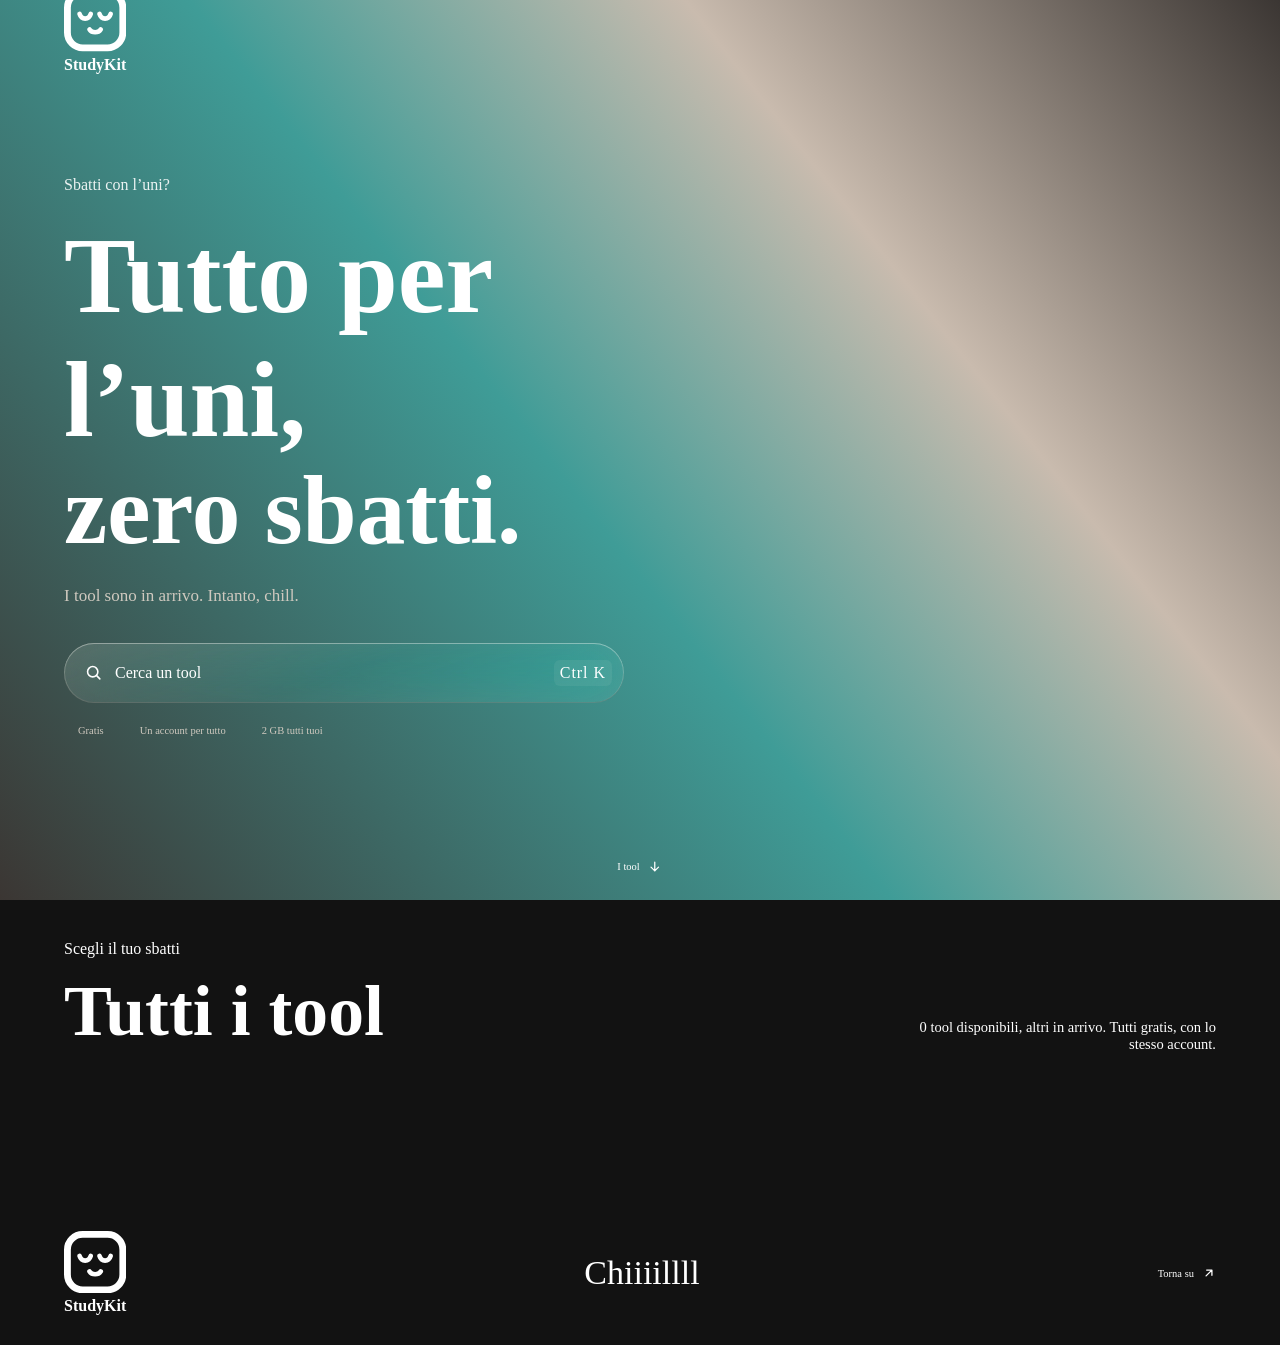
==== commit 0f5daf3b: "asd" ====
--- a/home/index.html
+++ b/home/index.html
@@ -3,90 +3,90 @@
 <head>
 <meta charset="utf-8">
 <meta name="viewport" content="width=device-width,initial-scale=1,viewport-fit=cover">
-<meta name="theme-color" content="#f3f4f9">
+<meta name="theme-color" content="#0c0d0f">
 <title>StudyKit · Tutto per l’uni, zero sbatti</title>
-<meta name="description" content="Tool gratuiti per l’università, tutti in un posto e con un solo account.">
+<meta name="description" content="Tool gratuiti per studenti universitari, tutti in un posto.">
 <meta property="og:title" content="StudyKit · Tutto per l’uni, zero sbatti">
 <meta property="og:image" content="/brand/mascot/occhiolino.webp">
 <link rel="icon" href="/brand/favicon.svg" type="image/svg+xml">
-<link rel="preload" href="/brand/fonts/inter-tight.woff2" as="font" type="font/woff2" crossorigin>
+<link rel="preload" href="/brand/fonts/anton.woff2" as="font" type="font/woff2" crossorigin>
+<link rel="preload" href="/brand/fonts/space-mono-700.woff2" as="font" type="font/woff2" crossorigin>
+<link rel="preload" href="/brand/fonts/instrument-serif-italic.woff2" as="font" type="font/woff2" crossorigin>
 <link rel="stylesheet" href="/brand/brand.css">
 <link rel="stylesheet" href="home.css">
 </head>
 <body>
-<svg width="0" height="0" style="position:absolute" aria-hidden="true" focusable="false"><defs><linearGradient id="kgrad" gradientUnits="userSpaceOnUse" x1="2" y1="2" x2="22" y2="22"><stop offset="0" stop-color="#6fc3f7"/><stop offset="1" stop-color="#8a84f3"/></linearGradient><linearGradient id="kgradSoft" gradientUnits="userSpaceOnUse" x1="2" y1="2" x2="22" y2="22"><stop offset="0" stop-color="#d9effd"/><stop offset="1" stop-color="#e3e1fd"/></linearGradient><linearGradient id="klogo" gradientUnits="userSpaceOnUse" x1="0" y1="0" x2="100" y2="100"><stop offset="0" stop-color="#76c6f7"/><stop offset="1" stop-color="#7f7cf0"/></linearGradient></defs></svg>
-<a class="skip" href="#tools">Vai ai tool</a>
 <header class="top" id="top">
-  <div class="top-in">
-    <a class="k-logo" href="#" aria-label="StudyKit, torna su"><svg viewBox="0 0 100 100" aria-hidden="true"><rect width="100" height="100" rx="28" fill="url(#klogo)"/><g fill="none" stroke="#fff" stroke-linecap="round" stroke-width="8"><path d="M24 44C27 54 39 54 42 44M58 44C61 54 73 54 76 44"/><path d="M40 67C44 73 56 73 60 67"/></g></svg><b>StudyKit</b></a>
-    <button class="nsearch" id="nsearch" type="button" tabindex="-1" aria-label="Cerca un tool"><svg viewBox="0 0 24 24"><circle cx="11" cy="11" r="6.5"/><path d="m16 16 4 4"/></svg><span>Cerca un tool</span><kbd class="kh">Ctrl K</kbd></button>
-    <div class="guest" id="acctIn" hidden><a class="k-btn ghost" href="/account/login">Accedi</a><a class="k-btn" href="/account/login?m=signup">Crea account</a></div>
-    <div class="acct" id="acct" hidden>
-      <button class="acct-b" id="acctB" type="button" aria-haspopup="menu" aria-expanded="false" aria-label="Il tuo account"><span id="acctI"></span></button>
-      <div class="acct-m" id="acctM" role="menu" hidden>
-        <div class="acct-h"><b id="acctN"></b></div>
-        <div class="acct-s"><div class="acct-st"><span>Spazio usato</span><span id="acctU"></span></div><div class="acct-bar"><i id="acctBar"></i></div></div>
-        <a class="acct-x" href="/account/" role="menuitem">Profilo e spazio</a>
-        <button class="acct-x" id="acctOut" type="button" role="menuitem">Esci</button>
-      </div>
+  <a class="k-logo logo" href="#" aria-label="StudyKit, torna su"><svg viewBox="0 0 100 100" fill="none" stroke="currentColor" stroke-linecap="round" stroke-linejoin="round" aria-hidden="true"><rect x="5.5" y="5.5" width="89" height="89" rx="24.5" stroke-width="11"/><path d="M25 40C28 50 40 50 43 40M57 40C60 50 72 50 75 40" stroke-width="7.5"/><path d="M41 65C45 71 55 71 59 65" stroke-width="7.5"/></svg><b>StudyKit</b></a>
+  <button class="nsearch" id="nsearch" type="button" tabindex="-1" aria-label="Cerca un tool"><svg viewBox="0 0 24 24"><circle cx="11" cy="11" r="6.5"/><path d="m16 16 4 4"/></svg><span>Cerca un tool</span><kbd class="kh">Ctrl K</kbd></button>
+  <a class="acct-in k-btn" id="acctIn" href="/account/login" hidden>Accedi</a>
+  <div class="acct" id="acct" hidden>
+    <button class="acct-b" id="acctB" type="button" aria-haspopup="menu" aria-expanded="false" aria-label="Il tuo account"><span id="acctI"></span></button>
+    <div class="acct-m" id="acctM" role="menu" hidden>
+      <div class="acct-h"><span class="acct-av" id="acctAv"></span><div><b id="acctN"></b><small>Account StudyKit</small></div></div>
+      <div class="acct-s"><div class="acct-st"><span>Il tuo spazio</span><span id="acctU"></span></div><div class="acct-bar"><i id="acctBar"></i></div>
+        <p>Vale per tutti i tool: i tuoi video e i tuoi file li vedi solo tu.</p></div>
+      <a class="acct-x" href="/account/" role="menuitem"><svg viewBox="0 0 24 24"><circle cx="12" cy="8.5" r="3.8"/><path d="M4.5 20c1.2-3.6 4-5.5 7.5-5.5s6.3 1.9 7.5 5.5"/></svg>Profilo e spazio</a>
+      <button class="acct-x" id="acctOut" type="button" role="menuitem"><svg viewBox="0 0 24 24"><path d="M14 4h3.5A2.5 2.5 0 0 1 20 6.5v11a2.5 2.5 0 0 1-2.5 2.5H14M10 16l-4-4 4-4M6 12h10"/></svg>Esci</button>
     </div>
   </div>
 </header>
 
 <main>
   <section class="hero">
-    <div class="hero-stage" id="stage">
-      <svg class="blue" viewBox="0 0 1200 760" aria-hidden="true">
-        <path class="arc" d="M268 452C300 560 380 640 470 706"/>
-        <path class="arc" d="M932 452C900 560 820 640 730 706"/>
-        <path class="dash" d="M0 706H1200"/><path class="dash" d="M250 520V760M950 520V760"/>
-        <path class="dash" d="M0 470H120M1080 470H1200"/>
-        <g class="cross"><path d="M250 694v24M238 706h24"/><path d="M950 694v24M938 706h24"/><path d="M600 700v12"/></g>
-      </svg>
-      <div class="glow" aria-hidden="true"></div>
-      <div class="tiles" id="tiles" aria-hidden="true"></div>
+    <div class="hero-bg" aria-hidden="true"><canvas id="heroFx"></canvas><div class="hero-shade"></div><div class="k-grain"></div></div>
+    <div class="hero-in">
       <div class="hero-copy">
-        <span class="k-chip rv"><svg viewBox="0 0 100 100" aria-hidden="true"><rect width="100" height="100" rx="28" fill="url(#klogo)"/><g fill="none" stroke="#fff" stroke-linecap="round" stroke-width="8"><path d="M24 44C27 54 39 54 42 44M58 44C61 54 73 54 76 44"/><path d="M40 67C44 73 56 73 60 67"/></g></svg>StudyKit</span>
-        <h1 class="title" id="title">Tutto per l’uni, zero sbatti.</h1>
-        <p class="lead rv">Tool gratuiti per l’università, con un solo account e <span id="factQ">2 GB</span> per i tuoi file.</p>
-        <button class="hsearch rv" id="hsearch" type="button">
+        <p class="k-mono kick">Sbatti con l’uni?</p>
+        <h1><span class="k-display">Tutto per l’uni,</span><span class="k-serif">zero sbatti.</span></h1>
+        <p class="lead" id="lead"></p>
+        <button class="hsearch" id="hsearch" type="button" aria-label="Cerca un tool">
           <svg viewBox="0 0 24 24"><circle cx="11" cy="11" r="6.5"/><path d="m16 16 4 4"/></svg>
-          <span>Cerca un tool o un formato</span>
+          <span class="hs-l">Cerca un tool</span>
+          <span class="tick" aria-hidden="true"><span class="tick-t" id="tick"></span></span>
           <kbd class="kh">Ctrl K</kbd>
         </button>
+        <ul class="facts k-mono" aria-label="In breve"><li>Gratis</li><li>Un account per tutto</li><li id="factQ">2 GB tutti tuoi</li></ul>
       </div>
+      <div class="hero-mascot"><k-mascot intro aria-label="Chill, la mascotte: salta e fa l’occhiolino"></k-mascot><span class="mascot-tip k-mono">Toccalo</span></div>
     </div>
-    <div class="peek-w"><div class="peek" id="peek" aria-hidden="true"></div></div>
+    <a class="hero-down k-mono" href="#tools"><span>I tool</span><svg viewBox="0 0 24 24"><path d="M12 5v14m-6-6 6 6 6-6"/></svg></a>
   </section>
 
-  <section class="tools wrap" id="tools" aria-labelledby="toolsH">
+  <section class="cats wrap" id="tools" aria-labelledby="catsH">
     <div class="sec-head">
-      <span class="k-chip"><svg viewBox="0 0 100 100" aria-hidden="true"><rect width="100" height="100" rx="28" fill="url(#klogo)"/><g fill="none" stroke="#fff" stroke-linecap="round" stroke-width="8"><path d="M24 44C27 54 39 54 42 44M58 44C61 54 73 54 76 44"/><path d="M40 67C44 73 56 73 60 67"/></g></svg>Tutti i tool</span>
-      <h2 id="toolsH">Uno per ogni sbatti dell’uni</h2>
-      <p id="toolsN"></p>
+      <div><p class="k-mono">Scegli il tuo sbatti</p><h2 class="k-display" id="catsH">Tutti i tool</h2></div>
+      <p class="sec-note" id="catsN"></p>
     </div>
-    <div class="grid" id="grid"></div>
+    <div class="cat-grid" id="catGrid"></div>
   </section>
 </main>
 
-<footer class="foot wrap">
-  <a class="k-logo" href="#"><svg viewBox="0 0 100 100" aria-hidden="true"><rect width="100" height="100" rx="28" fill="url(#klogo)"/><g fill="none" stroke="#fff" stroke-linecap="round" stroke-width="8"><path d="M24 44C27 54 39 54 42 44M58 44C61 54 73 54 76 44"/><path d="M40 67C44 73 56 73 60 67"/></g></svg><b>StudyKit</b></a>
-  <p>I tuoi file li vedi solo tu.</p>
+<footer class="foot">
+  <div class="wrap foot-in">
+    <a class="k-logo" href="#"><svg viewBox="0 0 100 100" fill="none" stroke="currentColor" stroke-linecap="round" stroke-linejoin="round" aria-hidden="true"><rect x="5.5" y="5.5" width="89" height="89" rx="24.5" stroke-width="11"/><path d="M25 40C28 50 40 50 43 40M57 40C60 50 72 50 75 40" stroke-width="7.5"/><path d="M41 65C45 71 55 71 59 65" stroke-width="7.5"/></svg><b>StudyKit</b></a>
+    <p class="k-serif foot-chill">Chiiiillll</p>
+    <a class="k-mono foot-up" href="#">Torna su <svg viewBox="0 0 24 24"><path d="M7 17 17 7M8 7h9v9"/></svg></a>
+  </div>
 </footer>
 
 <div class="pal" id="pal" hidden role="dialog" aria-modal="true" aria-label="Cerca un tool">
   <div class="pal-bg"></div>
+  <button class="pal-x" id="palX" type="button" aria-label="Chiudi"><svg viewBox="0 0 24 24"><path d="M6 6l12 12M18 6 6 18"/></svg></button>
   <div class="pal-sc" id="palSc">
-    <div class="pal-box">
-      <label class="pal-in" id="palIn"><svg viewBox="0 0 24 24"><circle cx="11" cy="11" r="6.5"/><path d="m16 16 4 4"/></svg><input id="pq" placeholder="Nome, formato o cosa devi fare" autocomplete="off" spellcheck="false" enterkeyhint="go" aria-label="Cerca"><button class="pal-x" id="palX" type="button" aria-label="Chiudi"><kbd>Esc</kbd></button></label>
-      <div class="pal-list" id="pList"></div>
+    <div class="pal-head" id="palHead">
+      <label class="pal-in" id="palIn"><svg viewBox="0 0 24 24"><circle cx="11" cy="11" r="6.5"/><path d="m16 16 4 4"/></svg><input id="pq" placeholder="Nome, formato o cosa devi fare" autocomplete="off" spellcheck="false" enterkeyhint="go"><kbd>Esc</kbd></label>
       <p class="pal-hint" id="palHint"></p>
     </div>
+    <div class="pal-list" id="pList"></div>
   </div>
 </div>
-<div class="toasts" id="toasts" aria-live="polite"></div>
+<div class="toasts" id="toasts"></div>
 
+<script src="/brand/bands.js"></script>
 <script src="/brand/mascot.js"></script>
+<script src="fx.js"></script>
+<script src="fx2.js"></script>
 <script type="module" src="home.js"></script>
 </body>
 </html>
--- a/home/home.css
+++ b/home/home.css
@@ -1,247 +1,461 @@
-/* StudyKit · home. Token e componenti comuni in /brand/brand.css */
-*{box-sizing:border-box;margin:0;padding:0}
+/* ================================================================ StudyKit · home
+   Stile degli inviti: inchiostro + bande di vetro, Anton / Space Mono / Instrument Serif, vetro latteo, crema.
+   Token e componenti comuni in /brand/brand.css */
+:root{
+  color-scheme:dark;
+  --bg:var(--ink); --bg-2:var(--ink-2); --bg-3:var(--ink-3);
+  --surface:rgba(246,240,230,.04); --surface-2:rgba(246,240,230,.07); --hover:rgba(246,240,230,.09);
+  --line:var(--c-line); --line-2:var(--c-line-2);
+  --text:var(--c-text); --muted:var(--c-muted); --faint:var(--c-faint); --ok:#8fd1b0; --err:#ee8a6c;
+  --e-out:cubic-bezier(.16,1,.3,1); --e-in:cubic-bezier(.55,0,1,.45); --e-drawer:cubic-bezier(.32,.72,0,1);
+  --e-spring:cubic-bezier(.25,1,.4,1); --e-inout:cubic-bezier(.65,0,.35,1);
+  --d-1:.14s; --d-2:.26s; --d-3:.42s; --d-4:.62s;
+  --wrap:1200px; --pad:max(24px,env(safe-area-inset-left));
+  /* categorie = tavolozze degli inviti (versione luminosa per icone e testi) */
+  --c-video:#8a9cf4; --c-pdf:#e8936f; --c-memo:#c993c6; --c-calc:#b3c27a; --c-plan:#e6c167; --c-write:#6fb3cf;
+}
+*{box-sizing:border-box;margin:0;padding:0;-webkit-tap-highlight-color:transparent}
 [hidden]{display:none!important}
-html{overflow-x:clip;-webkit-text-size-adjust:100%;text-size-adjust:100%;scroll-behavior:smooth;scroll-padding-top:88px;background:var(--bg)}
-html.lock{overflow:hidden}
-body{background:var(--bg);color:var(--ink);font:400 16px/1.55 var(--f-sans);-webkit-font-smoothing:antialiased}
-button,input{font:inherit;color:inherit}
-button{cursor:pointer;border:0;background:none}
+html{-webkit-text-size-adjust:100%;text-size-adjust:100%;scroll-behavior:smooth;scroll-padding-top:80px;background:var(--ink)}
+body{background:var(--ink);color:var(--text);overflow-x:hidden;font:15px/1.5 var(--f-sans);-webkit-font-smoothing:antialiased}
+button,input,textarea{font:inherit;color:inherit}
+button{cursor:pointer;border:0;background:none;touch-action:manipulation}
 a{color:inherit;text-decoration:none}
 svg{flex:none}
-:focus-visible{outline:2px solid var(--peri);outline-offset:3px;border-radius:8px}
-::selection{background:var(--peri-soft)}
-kbd{font:500 12px/1 var(--f-sans);color:var(--graphite);padding:4px 7px;border-radius:7px;background:var(--surface-2);box-shadow:inset 0 0 0 1px var(--line)}
-.wrap{max-width:1200px;margin:0 auto;padding-left:max(24px,env(safe-area-inset-left));padding-right:max(24px,env(safe-area-inset-right))}
-.skip{position:fixed;left:16px;top:-60px;z-index:100;background:var(--night);color:#fff;padding:10px 14px;border-radius:var(--r-s)}
-.skip:focus{top:12px}
-
-/* ------------------------------------------------ header */
-.top{position:fixed;inset:0 0 auto;z-index:40;height:72px;transition:background .3s,box-shadow .3s}
-.top.scrolled{background:rgba(243,244,249,.78);backdrop-filter:blur(18px) saturate(140%);-webkit-backdrop-filter:blur(18px) saturate(140%);box-shadow:0 1px 0 var(--line)}
-.top-in{max-width:1200px;height:100%;margin:0 auto;padding:0 max(24px,env(safe-area-inset-left));display:flex;align-items:center;gap:16px}
-.nsearch{position:absolute;left:50%;translate:-50% 0;display:flex;align-items:center;gap:10px;height:40px;width:min(360px,36vw);padding:0 8px 0 14px;border-radius:999px;background:var(--surface);color:var(--graphite);font-size:14.5px;
-  box-shadow:inset 0 0 0 1px var(--line),0 6px 18px -10px rgba(60,66,160,.3);opacity:0;visibility:hidden;transform:translateY(-6px);transition:opacity .2s,transform .35s var(--e-out),visibility 0s .35s}
-.nsearch span{flex:1;text-align:left}
-.nsearch svg{width:16px;height:16px;fill:none;stroke:currentColor;stroke-width:2;stroke-linecap:round}
-.docked .nsearch{opacity:1;visibility:visible;transform:none;transition:opacity .2s,transform .35s var(--e-out)}
-.guest,.acct{margin-left:auto}
-.guest{display:flex;gap:8px}
-.guest .k-btn{height:38px;font-size:14px}
-.acct{position:relative}
-.acct-b{width:38px;height:38px;border-radius:50%;display:grid;place-items:center;background:var(--grad);color:#fff;font-weight:600;font-size:15px;box-shadow:0 0 0 3px #fff,0 6px 16px -6px rgba(110,110,240,.6)}
-.acct-m{position:absolute;right:0;top:50px;width:264px;padding:16px 8px 8px;background:var(--surface);border-radius:var(--r-l);box-shadow:0 0 0 1px var(--line),var(--card-shadow)}
-.acct-h{padding:0 10px;font-size:16px;font-weight:600;overflow:hidden;text-overflow:ellipsis;white-space:nowrap}
-.acct-s{padding:12px 10px 14px;border-bottom:1px solid var(--line);margin-bottom:6px}
-.acct-st{display:flex;justify-content:space-between;font-size:13.5px;color:var(--graphite)}
-.acct-bar{height:6px;border-radius:6px;background:var(--surface-2);box-shadow:inset 0 0 0 1px var(--line);margin-top:8px;overflow:hidden}
-.acct-bar i{display:block;height:100%;background:var(--grad);transform-origin:left;transform:scaleX(0);transition:transform .7s var(--e-out)}
-.acct-s.full .acct-bar i{background:var(--danger)}
-.acct-x{display:block;width:100%;text-align:left;padding:9px 10px;border-radius:var(--r-s);font-size:14.5px}
-.acct-x:hover{background:var(--surface-2)}
-
-/* ------------------------------------------------ hero */
-.hero{position:relative;padding-top:72px;overflow-x:clip}
-/* archi grandi sullo sfondo, come una tavola di progetto */
-.hero::before{content:"";position:absolute;left:50%;top:-520px;width:1500px;height:1500px;margin-left:-750px;border-radius:50%;border:1px solid rgba(207,211,243,.7);pointer-events:none}
-.hero::after{content:"";position:absolute;left:50%;top:-180px;width:900px;height:900px;margin-left:-450px;border-radius:50%;border:1px solid rgba(207,211,243,.55);pointer-events:none}
-.hero-stage{position:relative;max-width:1200px;height:760px;margin:0 auto;z-index:1}
-.blue{position:absolute;inset:0;width:100%;height:100%;overflow:visible;pointer-events:none}
-.blue path{fill:none;stroke:var(--blue-line);stroke-width:1}
-.blue .arc{stroke:#c6caf1}
-.blue .dash{stroke-dasharray:3 5}
-.blue .cross path{stroke:#aeb3e6}
-.glow{position:absolute;left:50%;bottom:-40px;width:900px;height:360px;margin-left:-450px;pointer-events:none;filter:blur(40px);opacity:.9;
-  background:radial-gradient(40% 55% at 38% 60%,rgba(111,192,245,.75),transparent 70%),radial-gradient(42% 60% at 64% 62%,rgba(139,137,244,.7),transparent 70%),radial-gradient(30% 40% at 50% 40%,rgba(255,255,255,.9),transparent 70%)}
-.tiles{position:absolute;inset:0;pointer-events:none}
-.tile{position:absolute;left:var(--x);top:var(--y);width:var(--s);height:var(--s);rotate:var(--r);pointer-events:auto;
-  animation:float 7s var(--d) ease-in-out infinite alternate}
-.tile.k-tile{border-radius:calc(var(--s) * .26)}
-.tile.chill{display:grid;place-items:center}
-.tile.chill k-mascot{--size:calc(var(--s) * 1.25)}
-@keyframes float{from{translate:0 -6px}to{translate:0 8px}}
-.hero-copy{position:relative;z-index:2;display:flex;flex-direction:column;align-items:center;text-align:center;padding-top:clamp(84px,14vh,140px)}
-.title{margin-top:22px;max-width:15ch;font-weight:400;font-size:clamp(44px,6.4vw,84px);line-height:1.04;letter-spacing:-.045em;text-wrap:balance}
-.title .w{display:inline-block}
-.lead{margin-top:22px;max-width:44ch;text-wrap:balance;font-size:clamp(16px,1.4vw,18.5px);color:var(--graphite);}
-.hsearch{display:flex;align-items:center;gap:12px;width:min(480px,100%);height:56px;margin-top:34px;padding:0 10px 0 20px;border-radius:999px;color:var(--graphite);font-size:16.5px;
-  background:rgba(255,255,255,.85);backdrop-filter:blur(10px);-webkit-backdrop-filter:blur(10px);
-  box-shadow:inset 0 0 0 1px var(--line),0 1px 0 #fff inset,0 16px 36px -16px rgba(80,84,220,.45);transition:box-shadow .25s,transform .25s var(--e-out)}
-.hsearch:hover{box-shadow:inset 0 0 0 1px var(--line-2),0 20px 40px -16px rgba(80,84,220,.55);transform:translateY(-1px)}
-.hsearch span{flex:1;text-align:left}
-.hsearch svg{width:19px;height:19px;fill:none;stroke:var(--ink);stroke-width:2;stroke-linecap:round}
-/* ingresso: le parole arrivano dal velo */
-html.ready .title .w{animation:veil .9s calc(.08s * var(--i,0)) var(--e-out) both}
-html.ready .rv{animation:rise .9s calc(.08s * var(--i,0)) var(--e-out) both}
-.title .w,.rv{opacity:0}
-@keyframes veil{from{opacity:0;filter:blur(12px);transform:translateY(10px)}to{opacity:1;filter:blur(0);transform:none}}
-@keyframes rise{from{opacity:0;transform:translateY(10px)}to{opacity:1;transform:none}}
-html.ready .tile{animation:pop .9s calc(.5s + var(--d) * .25) var(--e-out) both,float 7s calc(1.4s + var(--d)) ease-in-out infinite alternate}
-@keyframes pop{from{opacity:0;scale:.6}}
-
-/* anteprima del prodotto */
-.peek-w{position:relative;z-index:2;max-width:1120px;margin:-150px auto 0;padding:0 24px;perspective:1600px}
-.peek{--k:0;display:grid;grid-template-columns:220px 1fr;border-radius:var(--r-xl);background:rgba(255,255,255,.72);backdrop-filter:blur(20px);-webkit-backdrop-filter:blur(20px);
-  box-shadow:inset 0 0 0 1px rgba(255,255,255,.9),0 0 0 1px var(--line),0 40px 90px -40px rgba(60,66,160,.45);padding:12px;pointer-events:none;user-select:none;
-  transform-origin:50% 0;transform:rotateX(calc((1 - var(--k)) * 18deg)) scale(calc(.92 + var(--k) * .08));will-change:transform}
-.pk-side{background:var(--surface);border-radius:20px;padding:18px 12px;display:flex;flex-direction:column;gap:4px}
-.pk-brand{display:flex;align-items:center;gap:9px;padding:0 6px 18px;font-size:15px}
-.pk-brand b{font-weight:600}
-.pk-lab{font-size:11.5px;color:var(--faint-ink);padding:0 8px 6px}
-.pk-item{display:flex;align-items:center;gap:10px;padding:8px;border-radius:12px;font-size:13px}
-.pk-item i{width:40px;height:26px;border-radius:7px;background:linear-gradient(135deg,#dfe3f7,#eef0fb);flex:none}
-.pk-item span{display:flex;flex-direction:column;line-height:1.3;min-width:0}
-.pk-item small{color:var(--faint-ink);font-size:11.5px;white-space:nowrap}
-.pk-item.on{background:var(--peri-soft)}
-.pk-item.on i{background:var(--grad)}
-.pk-space{margin-top:auto;padding:10px 8px 2px;font-size:11.5px;color:var(--graphite);display:flex;flex-wrap:wrap;justify-content:space-between;gap:6px}
-.pk-space div{flex:1 1 100%;height:5px;border-radius:5px;background:var(--surface-2);box-shadow:inset 0 0 0 1px var(--line)}
-.pk-space div i{display:block;width:34%;height:100%;border-radius:inherit;background:var(--grad)}
-.pk-main{padding:14px 18px 14px 26px}
-.pk-top{display:flex;align-items:center;gap:14px}
-.pk-bar{flex:1;max-width:420px;display:flex;align-items:center;gap:10px;height:40px;padding:0 5px 0 14px;border-radius:999px;background:var(--surface);box-shadow:inset 0 0 0 1px var(--line);font-size:13px;color:var(--faint-ink)}
-.pk-bar svg{width:15px;height:15px;fill:none;stroke:currentColor;stroke-width:1.8;stroke-linecap:round}
-.pk-bar span{flex:1}
-.pk-bar b{height:30px;padding:0 14px;border-radius:999px;background:var(--night);color:#fff;font-weight:500;display:grid;place-items:center}
-.pk-av{margin-left:auto;width:34px;height:34px;border-radius:50%;background:var(--grad);color:#fff;font-weight:600;font-size:14px;display:grid;place-items:center;box-shadow:0 0 0 3px #fff}
-.pk-main h3{font-weight:500;font-size:28px;letter-spacing:-.03em;margin:26px 0 18px}
-.pk-row{display:grid;grid-template-columns:150px 150px 1fr;gap:12px}
-.pk-row.two{grid-template-columns:1fr 1fr;margin-top:12px}
-.pk-stat{border-radius:18px;padding:14px;color:#fff;display:flex;flex-direction:column;box-shadow:inset 0 1px 0 rgba(255,255,255,.35)}
-.pk-stat.sky{background:linear-gradient(160deg,#82cdf8,#5fb5f2)}
-.pk-stat.peri{background:linear-gradient(160deg,#9e9cf7,#7d7af0)}
-.pk-stat small{font-size:12px;opacity:.9}
-.pk-stat b{font-weight:500;font-size:26px;letter-spacing:-.03em;margin-top:auto;line-height:1.1}
-.pk-stat span{font-size:11.5px;opacity:.75;margin-top:2px}
-.pk-card{background:var(--surface);border-radius:18px;padding:16px;box-shadow:0 0 0 1px var(--line)}
-.pk-ch{display:flex;justify-content:space-between;align-items:center;gap:10px;font-size:14px}
-.pk-ch b{font-weight:500}
-.pk-pill{font-size:11.5px;padding:5px 10px;border-radius:999px;background:var(--night);color:#fff}
-.pk-pill.ghost{background:var(--surface-2);color:var(--ink);box-shadow:inset 0 0 0 1px var(--line)}
-.pk-tl{display:flex;gap:3px;height:34px;margin-top:18px}
-.pk-tl i{border-radius:6px;background:linear-gradient(180deg,#2b2a55,#1c1b3d)}
-.pk-tl i.p{background:repeating-linear-gradient(135deg,#d9d8fd 0 4px,#ecebfe 4px 8px)}
-.pk-times{display:flex;justify-content:space-between;margin-top:12px;font-size:12.5px;color:var(--graphite)}
-.pk-times b{color:var(--ink);font-weight:500;margin-left:4px}
-.pk-speed{display:grid;grid-template-columns:repeat(6,1fr);gap:4px;margin-top:16px;padding:3px;border-radius:12px;background:var(--surface-2);font-size:12px;text-align:center;color:var(--graphite)}
-.pk-speed span{padding:6px 0;border-radius:9px}
-.pk-speed .on{background:#fff;color:var(--ink);box-shadow:0 1px 3px rgba(60,66,160,.15)}
-.pk-track{height:5px;border-radius:5px;background:var(--surface-2);margin-top:16px;box-shadow:inset 0 0 0 1px var(--line)}
-.pk-track i{display:block;height:100%;border-radius:inherit;background:var(--grad)}
-.pk-export{display:flex;flex-direction:column;gap:4px;font-size:14px;background:linear-gradient(170deg,#fff 30%,#eef0fe)}
-.pk-export b{font-weight:500}
-.pk-export span{color:var(--graphite);font-size:12.5px}
-.pk-export em{font-style:normal;margin-top:auto;align-self:flex-start;font-size:12.5px;padding:8px 14px;border-radius:999px;color:#fff;background:linear-gradient(100deg,#1c1b3d 40%,#4b49a8)}
-
-/* icona piccola dei tool (ricerca, anteprima) */
-.ic{width:34px;height:34px;border-radius:11px;display:grid;place-items:center;background:var(--grad);flex:none;box-shadow:inset 0 1px 0 rgba(255,255,255,.4),0 6px 14px -6px rgba(110,110,240,.6)}
-.ic svg{width:19px;height:19px;fill:none;stroke:#fff;stroke-width:1.8;stroke-linecap:round;stroke-linejoin:round}
-.ic svg .d{display:none}
-.ic svg .f{fill:#fff;stroke:none}
-
-/* ------------------------------------------------ tool */
-.tools{padding-top:140px;padding-bottom:120px}
-.sec-head{display:flex;flex-direction:column;align-items:center;text-align:center}
-.sec-head h2{margin-top:18px;font-weight:400;font-size:clamp(32px,4vw,52px);line-height:1.08;letter-spacing:-.04em;max-width:18ch}
-.sec-head p{margin-top:14px;color:var(--graphite);max-width:46ch}
-.grid{display:grid;grid-template-columns:repeat(3,minmax(0,1fr));gap:16px;margin-top:56px}
-.cat{position:relative;background:var(--surface);border-radius:var(--r-xl);padding:22px;box-shadow:0 0 0 1px var(--line),var(--card-shadow);overflow:hidden}
-.ct{width:52px;height:52px;border-radius:16px;flex:none}
-.cat h3{font-weight:500;font-size:19px;letter-spacing:-.02em}
-.cat.live{grid-column:span 2;grid-row:span 2;display:flex;flex-direction:column;gap:20px;
-  background:radial-gradient(60% 90% at 100% 100%,rgba(139,137,244,.18),transparent 70%),radial-gradient(50% 80% at 70% 110%,rgba(111,192,245,.2),transparent 70%),var(--surface)}
-.cat-h{display:flex;align-items:center;gap:14px}
-.tl-a{display:grid;grid-template-columns:1fr auto;grid-template-areas:"n b" "t b";gap:12px 24px;align-items:center;padding:20px;border-radius:20px;background:rgba(255,255,255,.75);box-shadow:inset 0 0 0 1px var(--line);transition:box-shadow .25s,transform .25s var(--e-out)}
-.tl-a:hover{box-shadow:inset 0 0 0 1px var(--line-2),0 14px 30px -16px rgba(60,66,160,.35);transform:translateY(-2px)}
-.tl-n{grid-area:n;display:flex;flex-direction:column;gap:4px}
-.tl-n b{font-weight:500;font-size:22px;letter-spacing:-.025em}
-.tl-n span{color:var(--graphite);max-width:52ch}
-.tags{grid-area:t;display:flex;flex-wrap:wrap;gap:6px}
-.tags span{font-size:12.5px;padding:4px 10px;border-radius:999px;background:var(--surface-2);box-shadow:inset 0 0 0 1px var(--line);color:var(--graphite)}
-.tl-a .k-btn{grid-area:b}
-.cat-f{margin-top:auto;display:grid;grid-template-columns:1fr 1fr;gap:12px}
-.st-t{display:flex;flex-direction:column;justify-content:space-between;gap:18px;min-height:120px;padding:16px 18px;border-radius:20px;color:#fff;
-  box-shadow:inset 0 1px 0 rgba(255,255,255,.35),0 14px 30px -16px rgba(80,84,220,.6)}
-.st-t.a{background:linear-gradient(150deg,#86d0fa,#5fb2f2)}
-.st-t.b{background:linear-gradient(150deg,#a3a1fb,#7d7af0)}
-.st-t small{font-size:14px;opacity:.9}
-.st-t b{font-weight:400;font-size:44px;line-height:1;letter-spacing:-.04em}
-.cat.soon{display:flex;flex-direction:column;gap:14px;min-height:190px}
-.cat.soon p{color:var(--graphite);font-size:15px;margin-top:4px}
-.cat.soon .ct{opacity:.85}
-.soon-p{position:absolute;top:22px;right:22px;font-size:12.5px;padding:5px 11px;border-radius:999px;background:var(--surface-2);box-shadow:inset 0 0 0 1px var(--line);color:var(--graphite)}
-
-/* ------------------------------------------------ footer */
-.foot{display:flex;justify-content:space-between;align-items:center;gap:16px;padding-top:28px;padding-bottom:40px;color:var(--graphite);font-size:14.5px;border-top:1px dashed var(--blue-line)}
-
-/* ------------------------------------------------ ricerca */
-.pal{position:fixed;inset:0;z-index:80}
-.pal-bg{position:absolute;inset:0;background:rgba(40,44,110,.18);backdrop-filter:blur(6px);-webkit-backdrop-filter:blur(6px);animation:fade .2s ease-out}
-.pal-sc{position:absolute;inset:0;overflow:auto;padding:12vh 16px 24px;overscroll-behavior:contain}
-.pal-box{max-width:620px;margin:0 auto;background:var(--surface);border-radius:var(--r-l);box-shadow:0 0 0 1px var(--line),0 40px 80px -30px rgba(60,66,160,.5);overflow:hidden;animation:palIn .3s var(--e-out)}
-.pal.out .pal-bg{animation:fade .16s reverse forwards}
-.pal.out .pal-box{animation:palIn .16s reverse forwards}
+kbd{font:700 10.5px/1 var(--f-mono);letter-spacing:.06em;color:var(--muted);padding:4px 6px;border-radius:6px;background:rgba(246,240,230,.06);box-shadow:inset 0 0 0 1px var(--line-2)}
+.wrap{max-width:var(--wrap);margin:0 auto;padding-left:var(--pad);padding-right:var(--pad)}
+:focus-visible{outline:2px solid rgba(246,240,230,.6);outline-offset:3px}
+::selection{background:rgba(63,156,151,.55);color:#fff}
+html.lock{overflow:hidden}
+
+/* ================================================================ header */
+.top{position:fixed;left:0;right:0;top:0;z-index:40;display:flex;align-items:center;gap:28px;height:64px;padding:0 max(var(--pad),calc((100% - var(--wrap)) / 2 + var(--pad)));
+  background:transparent;border-bottom:1px solid transparent;transition:background var(--d-3),border-color var(--d-3),backdrop-filter var(--d-3)}
+.top.scrolled{background:rgba(12,13,15,.62);backdrop-filter:blur(26px) saturate(150%);-webkit-backdrop-filter:blur(26px) saturate(150%);border-bottom-color:var(--line)}
+.logo{position:relative;z-index:1}
+.logo svg{transition:transform .6s var(--e-spring)}
+.logo:hover svg{transform:rotate(-8deg) scale(1.06)}
+/* ricerca nella barra: compare quando quella dell'hero sparisce sotto l'header */
+.nsearch{position:absolute;left:50%;top:50%;width:min(440px,calc(100% - 360px));height:40px;margin-left:calc(min(440px,calc(100% - 360px)) / -2);margin-top:-20px;
+  display:flex;align-items:center;gap:10px;padding:0 8px 0 14px;border-radius:999px;color:var(--muted);font-size:14px;
+  background:linear-gradient(160deg,rgba(246,240,230,.11),rgba(246,240,230,.05));box-shadow:inset 0 0 0 1px rgba(246,240,230,.14),inset 0 1px 0 rgba(255,255,255,.12);
+  opacity:0;transform:translateY(14px) scale(.94);clip-path:inset(0 22% round 999px);pointer-events:none;
+  transition:opacity .32s var(--e-out),transform .5s var(--e-spring),clip-path .5s var(--e-spring),background var(--d-2),color var(--d-2)}
+.top.docked .nsearch{opacity:1;transform:none;clip-path:inset(0 0 round 999px);pointer-events:auto}
+.nsearch svg,.hsearch svg,.pal-in svg,.pal-x svg{width:16px;height:16px;fill:none;stroke:currentColor;stroke-width:2;stroke-linecap:round}
+.nsearch kbd{margin-left:auto}
+.nsearch.pressing{transform:scale(.98)}
+.nsearch.lift,.hsearch.lift{opacity:0!important;transition:none}
+
+/* ================================================================ hero */
+.hero{position:relative;min-height:max(640px,100svh);display:grid;grid-template-columns:minmax(0,1fr);align-items:center;overflow:hidden;overflow:clip;isolation:isolate;padding:96px 0 84px}
+.hero-bg{position:absolute;inset:0;z-index:-1;background:linear-gradient(52deg,#3b3633,#3f9c97 45%,#c9bbae 70%,#3b3633)}
+#heroFx{position:absolute;inset:0;width:100%;height:100%;display:block;opacity:0;transition:opacity 1.4s var(--e-out)}
+#heroFx.on{opacity:1}
+/* leggibilità: scuro dietro al testo (sinistra) e in basso, come i bordi scuri degli inviti */
+.hero-shade{position:absolute;inset:0;background:
+  linear-gradient(90deg,rgba(12,13,15,.86) 0%,rgba(12,13,15,.62) 34%,rgba(12,13,15,.1) 62%,rgba(12,13,15,0) 100%),
+  linear-gradient(180deg,rgba(12,13,15,.55) 0%,rgba(12,13,15,0) 22%,rgba(12,13,15,0) 70%,var(--ink) 100%)}
+.hero-in{width:100%;max-width:var(--wrap);margin:0 auto;padding:0 var(--pad);display:grid;grid-template-columns:minmax(0,1.08fr) minmax(0,.92fr);align-items:center;gap:40px}
+.hero-copy{max-width:620px;min-width:0}
+.kick{opacity:.9;animation:up 1s var(--e-out) both}
+h1{margin-top:20px;display:flex;flex-direction:column}
+h1 .k-display{font-size:clamp(58px,8.4vw,128px);animation:up 1.1s .06s var(--e-out) both}
+h1 .k-serif{font-size:clamp(54px,7.6vw,116px);line-height:.95;margin-top:.02em;padding-right:.1em;animation:up 1.1s .14s var(--e-out) both}
+@keyframes up{from{opacity:0;transform:translateY(16px);filter:blur(6px)}}
+.lead{font-size:17px;line-height:1.55;color:#cfc9bf;max-width:520px;margin-top:26px;text-wrap:pretty;animation:up 1s .22s var(--e-out) both}
+.hsearch{width:100%;max-width:560px;color:var(--muted);display:flex;align-items:center;gap:12px;height:60px;margin-top:34px;padding:0 12px 0 20px;border-radius:999px;cursor:text;
+  background:linear-gradient(160deg,rgba(246,240,230,.16),rgba(246,240,230,.06) 50%,rgba(246,240,230,.1));
+  backdrop-filter:blur(26px) saturate(150%);-webkit-backdrop-filter:blur(26px) saturate(150%);
+  box-shadow:inset 0 0 0 1px rgba(246,240,230,.2),inset 0 1px 0 rgba(255,255,255,.24),inset 0 -1px 0 rgba(0,0,0,.25),0 30px 70px -30px rgba(0,0,0,.8);
+  transition:box-shadow var(--d-2),background var(--d-2),transform .5s var(--e-spring),opacity .35s var(--e-out);animation:up 1s .3s var(--e-out) both}
+.hsearch.gone{opacity:0;transform:translateY(-10px) scale(.96)}
+.hsearch:focus-visible{outline:0;box-shadow:inset 0 0 0 1.5px rgba(246,240,230,.6),0 0 0 6px rgba(246,240,230,.08)}
+.hsearch>svg{width:19px;height:19px;color:var(--cream)}
+.hs-l{font-size:16px;white-space:nowrap;color:var(--text)}
+.hsearch.pressing{transform:scale(.99)}
+.tick{flex:1;min-width:0;overflow:hidden;height:100%;display:flex;align-items:center;
+  -webkit-mask-image:linear-gradient(90deg,transparent,#000 14%,#000 86%,transparent);mask-image:linear-gradient(90deg,transparent,#000 14%,#000 86%,transparent)}
+.tick-t{display:flex;width:max-content;animation:tick 60s linear infinite}
+.tick-g{display:flex;gap:6px;padding-right:6px}
+.fmt{font:700 10.5px/1 var(--f-mono);letter-spacing:.08em;text-transform:uppercase;padding:7px 10px;border-radius:999px;color:#ddd6cb;background:rgba(246,240,230,.08);box-shadow:inset 0 0 0 1px rgba(246,240,230,.1);white-space:nowrap;
+  transition:background var(--d-2),color var(--d-2)}
+@keyframes tick{to{transform:translateX(-50%)}}
+.facts{display:flex;flex-wrap:wrap;gap:8px 22px;list-style:none;margin-top:22px;color:#cfc9bf;font-size:10.5px;animation:up 1s .38s var(--e-out) both}
+.facts li{display:flex;align-items:center;gap:8px}
+.facts li::before{content:"";width:6px;height:6px;border-radius:2px;background:var(--cream);opacity:.8}
+.hero-mascot{position:relative;justify-self:center;display:grid;place-items:center;animation:up 1.2s .2s var(--e-out) both}
+.hero-mascot k-mascot{--size:min(500px,40vw)}
+.mascot-tip{position:absolute;right:6%;top:12%;font-size:10px;color:var(--cream);opacity:0;padding:6px 10px;border-radius:999px;background:rgba(12,13,15,.5);box-shadow:inset 0 0 0 1px var(--line-2);
+  transition:opacity .3s,transform .5s var(--e-spring);transform:translateY(6px);pointer-events:none}
+.hero-mascot:hover .mascot-tip{opacity:1;transform:none}
+.hero-down{position:absolute;left:50%;bottom:26px;translate:-50% 0;display:flex;align-items:center;gap:8px;font-size:10.5px;color:var(--muted);transition:color var(--d-2)}
+.hero-down svg{width:15px;height:15px;fill:none;stroke:currentColor;stroke-width:2;stroke-linecap:round;stroke-linejoin:round;animation:nudge 2.4s var(--e-inout) infinite}
+@keyframes nudge{50%{transform:translateY(4px)}}
+
+/* ================================================================ sezioni */
+.sec-head{display:flex;align-items:flex-end;justify-content:space-between;gap:24px;margin-bottom:28px}
+.sec-head .k-mono{color:var(--muted)}
+.sec-head h2{font-size:clamp(44px,5.6vw,76px);margin-top:12px}
+.sec-note{color:var(--muted);max-width:360px;font-size:14.5px;text-align:right;text-wrap:pretty}
+
+/* categorie: una tessera per categoria, con la tavolozza di un invito */
+.cats{padding-top:40px;padding-bottom:120px}
+.cat-grid{display:grid;grid-template-columns:repeat(3,minmax(0,1fr));gap:14px}
+.cat{--pal:url(/brand/bands/petrolio.jpg);position:relative;min-height:300px;border-radius:28px;overflow:hidden;isolation:isolate;display:flex;flex-direction:column;padding:22px;
+  background:var(--ink-2);box-shadow:inset 0 0 0 1px var(--line)}
+.cat::before{content:"";position:absolute;inset:0;z-index:-2;background:var(--pal) center/cover;transition:transform 1.2s var(--e-out),filter .6s}
+.cat::after{content:"";position:absolute;inset:0;z-index:-1;background:linear-gradient(180deg,rgba(12,13,15,.7),rgba(12,13,15,.08) 40%,rgba(12,13,15,.2) 60%,rgba(12,13,15,.86))}
+.cat.empty::before{filter:saturate(.5) brightness(.7)}
+.cat-h{display:flex;align-items:flex-start;justify-content:space-between;gap:12px}
+.cat-h .k-mono{font-size:10.5px;color:var(--cream);opacity:.85}
+.cat h3{font-family:var(--f-display);font-weight:400;text-transform:uppercase;font-size:clamp(30px,2.6vw,40px);line-height:.92;margin-top:-2px;color:var(--cream);text-wrap:balance;max-width:85%}
+.cat-n{font:700 10.5px/1 var(--f-mono);letter-spacing:.14em;text-transform:uppercase;color:var(--cream);padding:7px 10px;border-radius:999px;background:rgba(12,13,15,.42);box-shadow:inset 0 0 0 1px rgba(246,240,230,.16);white-space:nowrap;
+  backdrop-filter:blur(10px);-webkit-backdrop-filter:blur(10px)}
+.cat-l{margin-top:auto;display:flex;flex-direction:column;gap:8px}
+.cat-t{display:flex;align-items:center;gap:12px;padding:12px 14px 12px 12px;border-radius:18px;
+  background:linear-gradient(160deg,rgba(246,240,230,.18),rgba(246,240,230,.07) 55%,rgba(246,240,230,.12));backdrop-filter:blur(18px) saturate(150%);-webkit-backdrop-filter:blur(18px) saturate(150%);
+  box-shadow:inset 0 0 0 1px rgba(246,240,230,.2),inset 0 1px 0 rgba(255,255,255,.22);transition:background var(--d-2),transform .5s var(--e-spring)}
+.cat-t .ic{width:38px;height:38px;border-radius:12px}
+.cat-t b{display:block;font-weight:620;font-size:15px;letter-spacing:-.01em;color:#fff}
+.cat-t span.d{display:block;font-size:12.5px;color:#e4ddd2;line-height:1.35;margin-top:2px;display:-webkit-box;-webkit-line-clamp:1;-webkit-box-orient:vertical;overflow:hidden}
+.cat-t .go{margin-left:auto;width:16px;height:16px;fill:none;stroke:var(--cream);stroke-width:2.2;stroke-linecap:round;stroke-linejoin:round;transition:transform .45s var(--e-out)}
+.cat-soon{margin-top:auto;font-family:var(--f-serif);font-style:italic;font-size:30px;line-height:1;color:var(--cream);opacity:.92}
+.cat-soon small{display:block;font:400 13px/1.45 var(--f-sans);font-style:normal;color:#d8d1c6;margin-top:8px;opacity:.9}
+.cat.wide{grid-column:span 2}
+
+/* ================================================================ footer */
+.foot{border-top:1px solid var(--line);padding:30px 0 max(30px,env(safe-area-inset-bottom))}
+.foot-in{display:flex;align-items:center;justify-content:space-between;gap:20px}
+.foot-chill{font-size:34px;line-height:1}
+.foot-up{display:inline-flex;align-items:center;gap:8px;font-size:10.5px;color:var(--muted);transition:color var(--d-2)}
+.foot-up svg{width:14px;height:14px;fill:none;stroke:currentColor;stroke-width:2.2;stroke-linecap:round;stroke-linejoin:round}
+
+/* ================================================================ pulsanti (vetrina) */
+.btn{display:inline-flex;align-items:center;justify-content:center;gap:10px;height:46px;padding:0 20px;border-radius:999px;white-space:nowrap;
+  font:700 12px/1 var(--f-mono);letter-spacing:.14em;text-transform:uppercase;transition:transform var(--d-3) var(--e-spring),background var(--d-2),opacity var(--d-2)}
+.btn svg{width:15px;height:15px;fill:none;stroke:currentColor;stroke-width:2.2;stroke-linecap:round;stroke-linejoin:round;transition:transform var(--d-3) var(--e-out)}
+.btn:active,.btn.pressing{transform:scale(.96)}
+.btn-p{color:#141210;background:linear-gradient(180deg,#fbf7f0,#e6ddcd);box-shadow:inset 0 1px 0 #fff,inset 0 -1px 0 rgba(0,0,0,.12),0 12px 30px -14px rgba(246,240,230,.45)}
+.btn-s{color:var(--text);background:rgba(246,240,230,.07);box-shadow:inset 0 0 0 1px var(--line-2)}
+
+/* ================================================================ ricerca a schermo intero */
+.pal{position:fixed;inset:0;z-index:100}
+.pal-bg{position:absolute;inset:0;background:rgba(10,11,13,.78);backdrop-filter:blur(30px) saturate(140%);-webkit-backdrop-filter:blur(30px) saturate(140%);animation:fade .4s var(--e-out)}
+.pal.out .pal-bg{animation:fadeOut .3s var(--e-in) forwards}
 @keyframes fade{from{opacity:0}}
-@keyframes palIn{from{opacity:0;transform:translateY(-10px) scale(.98);filter:blur(4px)}}
-.pal-in{display:flex;align-items:center;gap:12px;height:62px;padding:0 14px 0 20px;border-bottom:1px solid var(--line)}
-.pal-in svg{width:20px;height:20px;fill:none;stroke:var(--ink);stroke-width:2;stroke-linecap:round}
-.pal-in input{flex:1;min-width:0;height:100%;border:0;outline:0;background:none;font-size:18px}
-.pal-in input::placeholder{color:var(--faint-ink)}
-.pal-x{display:grid;place-items:center}
-.pal-list{padding:8px}
-.pal-list:empty{display:none}
-.pi{display:flex;align-items:center;gap:14px;padding:10px 12px;border-radius:var(--r-m)}
-.pi.on{background:var(--surface-2);box-shadow:inset 0 0 0 1px var(--line)}
-.pi-b{flex:1;min-width:0;display:flex;flex-direction:column}
-.pi-b b{font-weight:500}
-.pi-b span{font-size:14.5px;color:var(--graphite);white-space:nowrap;overflow:hidden;text-overflow:ellipsis}
-.pi-c{font-size:13px;color:var(--faint-ink);white-space:nowrap}
-.pi mark{background:var(--peri-soft);color:inherit;border-radius:3px}
-.pal-hint{padding:14px 20px 18px;font-size:14px;color:var(--graphite)}
-.pal-hint:empty{display:none}
-.pal-list:not(:empty)+.pal-hint{border-top:1px solid var(--line)}
-.toasts{position:fixed;left:50%;bottom:24px;translate:-50% 0;z-index:90;display:flex;flex-direction:column;gap:8px}
-.toast{padding:10px 16px;border-radius:999px;background:var(--night);color:#fff;font-size:14.5px;transition:opacity .25s}
-.toast.out{opacity:0}
-
-/* ------------------------------------------------ responsive */
-@media (max-width:1000px){
-  .grid{grid-template-columns:1fr 1fr}
-  .cat.live{grid-row:auto}
-  .peek{grid-template-columns:1fr}
-  .pk-side{display:none}
-}
+@keyframes fadeOut{to{opacity:0}}
+.pal-sc{position:absolute;inset:0;overflow-y:auto;overscroll-behavior:contain;padding:0 var(--pad) max(60px,env(safe-area-inset-bottom));scrollbar-width:thin;scrollbar-color:rgba(246,240,230,.15) transparent}
+.pal-head{position:sticky;top:0;z-index:2;width:min(720px,100%);margin:calc(34vh - 40px) auto 0;padding:14px 0 12px}
+.pal-head::before{content:"";position:absolute;inset:0 -100vw;z-index:-1;background:rgba(10,11,13,.6);backdrop-filter:blur(20px);-webkit-backdrop-filter:blur(20px);opacity:0;transition:opacity var(--d-3);
+  -webkit-mask-image:linear-gradient(#000 70%,transparent);mask-image:linear-gradient(#000 70%,transparent)}
+.pal.stuck .pal-head::before{opacity:1}
+.pal-in{display:flex;align-items:center;gap:14px;height:66px;padding:0 16px 0 22px;border-radius:999px;color:var(--cream);overflow:hidden;transform-origin:0 0;
+  background:linear-gradient(160deg,rgba(246,240,230,.15),rgba(246,240,230,.06) 50%,rgba(246,240,230,.1));
+  box-shadow:inset 0 0 0 1px rgba(246,240,230,.22),inset 0 1px 0 rgba(255,255,255,.2),0 30px 80px -24px rgba(0,0,0,.9)}
+.pal-in svg{width:20px;height:20px}
+.pal-in input{flex:1;width:0;background:none;border:0;outline:0;font-size:19px;color:var(--text);letter-spacing:-.01em}
+.pal-in input::placeholder{color:#8d877e}
+.pal.in .pal-in>*{animation:fade .35s .14s var(--e-out) both}
+.pal.out .pal-in>*{opacity:0;transition:opacity .12s}
+.pal-hint{font:700 10.5px/1.5 var(--f-mono);letter-spacing:.1em;text-transform:uppercase;color:var(--faint);padding:14px 8px 0;white-space:nowrap;overflow:hidden;text-overflow:ellipsis}
+.pal.in .pal-hint,.pal.in .pal-list{animation:listIn .6s .12s var(--e-out) both}
+.pal.out .pal-hint,.pal.out .pal-list,.pal.out .pal-x{transition:opacity .18s,transform .3s var(--e-in);opacity:0;transform:translateY(8px)}
+@keyframes listIn{from{opacity:0;transform:translateY(18px)}}
+.pal-x{position:fixed;z-index:3;top:max(16px,env(safe-area-inset-top));right:max(16px,env(safe-area-inset-right));width:42px;height:42px;border-radius:999px;display:grid;place-items:center;color:var(--muted);
+  background:rgba(246,240,230,.07);box-shadow:inset 0 0 0 1px var(--line-2);transition:background var(--d-2),color var(--d-2),transform var(--d-3) var(--e-spring);animation:fade .4s .1s both}
+.pal-x svg{width:18px;height:18px}
+.pal-x.pressing{transform:scale(.9)}
+.pal-list{position:relative;z-index:1;width:min(1080px,100%);margin:18px auto 0}
+.pal-g{margin-top:28px}
+.pal-g:first-child{margin-top:0}
+.pal-g h4{display:flex;align-items:center;gap:9px;font:700 10.5px/1 var(--f-mono);letter-spacing:.14em;text-transform:uppercase;color:var(--muted);margin:0 4px 12px}
+.pal-g h4 i{width:8px;height:8px;border-radius:3px;background:var(--cc)}
+.pal-grid{display:grid;grid-template-columns:repeat(auto-fill,minmax(300px,1fr));gap:10px}
+.pi{position:relative;display:flex;gap:14px;padding:16px;border-radius:22px;background:linear-gradient(160deg,rgba(246,240,230,.06),rgba(246,240,230,.025));box-shadow:inset 0 0 0 1px var(--line);
+  transition:background var(--d-2),box-shadow var(--d-2),transform var(--d-3) var(--e-spring)}
+.anim .pi{animation:rise .45s var(--e-out) both;animation-delay:calc(var(--i,0) * 18ms)}
+.pi.on{background:linear-gradient(160deg,rgba(246,240,230,.13),rgba(246,240,230,.05));box-shadow:inset 0 0 0 1px rgba(246,240,230,.26),inset 0 1px 0 rgba(255,255,255,.12)}
+.pi.pressing{transform:scale(.98)}
+.pi-b{min-width:0;flex:1}
+.pi .t{font-size:15px;font-weight:620;letter-spacing:-.01em;display:flex;align-items:center;gap:8px}
+.pi .new{font:700 9.5px/1 var(--f-mono);letter-spacing:.12em;text-transform:uppercase;color:#141210;background:var(--cream);border-radius:999px;padding:4px 7px}
+.pi .d{font-size:13px;color:var(--muted);line-height:1.45;margin-top:3px;display:-webkit-box;-webkit-line-clamp:2;-webkit-box-orient:vertical;overflow:hidden}
+.pi .tg{display:flex;flex-wrap:wrap;gap:5px;margin-top:10px}
+.pi .tg span{font:700 9.5px/1 var(--f-mono);letter-spacing:.08em;text-transform:uppercase;color:#bdb6ab;padding:5px 8px;border-radius:999px;background:var(--surface-2)}
+.pi .ic{width:44px;height:44px}
+mark{background:rgba(63,156,151,.35);color:inherit;border-radius:3px;padding:0;box-shadow:0 0 0 1.5px rgba(63,156,151,.35)}
+.pal-empty{padding:10px 0 30px;text-align:center;color:var(--muted);font-size:14.5px;line-height:2;display:flex;flex-direction:column;align-items:center}
+.pal-empty k-mascot{--size:180px;margin-bottom:4px}
+.pal-empty b{font-family:var(--f-serif);font-style:italic;font-weight:400;font-size:34px;color:var(--cream);line-height:1.1}
+.pal-empty button{font:700 10.5px/1 var(--f-mono);letter-spacing:.08em;text-transform:uppercase;color:var(--text);padding:6px 10px;border-radius:999px;background:var(--surface-2);box-shadow:inset 0 0 0 1px var(--line)}
+
+.toasts{position:fixed;left:50%;bottom:calc(20px + env(safe-area-inset-bottom));translate:-50% 0;z-index:120;display:flex;flex-direction:column-reverse;gap:8px;pointer-events:none}
+.toast{padding:11px 16px;border-radius:999px;font-size:13.5px;background:rgba(24,24,27,.94);box-shadow:0 0 0 1px var(--line-2),0 20px 40px -10px rgba(0,0,0,.8);animation:toastIn .5s var(--e-spring) both}
+.toast.out{animation:toastOut .25s var(--e-in) forwards}
+@keyframes toastIn{from{opacity:0;transform:translateY(10px) scale(.96)}}
+@keyframes toastOut{to{opacity:0;transform:translateY(6px) scale(.97)}}
+@keyframes rise{from{opacity:0;transform:translateY(10px)}}
+
+/* ================================================================ icone (tasselli di vetro colorato, come la mascotte) */
+.ic{--cc:#aaa;position:relative;width:40px;height:40px;border-radius:13px;display:grid;place-items:center;flex:none;color:#fff;
+  background:radial-gradient(120% 90% at 85% 100%,color-mix(in srgb,var(--coral) 55%,transparent) 0%,transparent 55%),
+    linear-gradient(160deg,color-mix(in srgb,var(--cc) 85%,#fff) 0%,color-mix(in srgb,var(--cc) 70%,#0c0d0f) 100%);
+  box-shadow:inset 0 1px 0 rgba(255,255,255,.4),inset 0 0 0 1px rgba(255,255,255,.18),inset 0 -2px 4px rgba(0,0,0,.18),0 10px 22px -12px color-mix(in srgb,var(--cc) 80%,transparent)}
+.ic::after{content:"";position:absolute;inset:1px;border-radius:12px;background:radial-gradient(110% 70% at 30% 0%,rgba(255,255,255,.3),transparent 55%);pointer-events:none}
+.ic svg,.tn svg{width:21px;height:21px;fill:none;stroke:currentColor;stroke-width:1.7;stroke-linecap:round;stroke-linejoin:round;position:relative;z-index:1;filter:drop-shadow(0 1px 1px rgba(0,0,0,.25))}
+svg .d{fill:currentColor;fill-opacity:.22;stroke:none}
+svg .f{fill:currentColor;stroke:none}
+
+@media (hover:hover){
+  .nsearch:hover{background:linear-gradient(160deg,rgba(246,240,230,.15),rgba(246,240,230,.07));color:var(--text)}
+  .hsearch:hover{box-shadow:inset 0 0 0 1px rgba(246,240,230,.32),inset 0 1px 0 rgba(255,255,255,.28),0 0 0 6px rgba(246,240,230,.05),0 30px 70px -30px rgba(0,0,0,.8)}
+  .hsearch:hover .tick-t{animation-play-state:paused}
+  .fmt:hover{background:rgba(246,240,230,.16);color:#fff}
+  .btn-p:hover{filter:brightness(1.04)}
+  .btn-p:hover svg{transform:translateX(3px)}
+  .pal-x:hover{background:var(--hover);color:var(--text)}
+  .pi:hover{transform:translateY(-1px)}
+  .cat:hover::before{transform:scale(1.04)}
+  .cat-t:hover{background:linear-gradient(160deg,rgba(246,240,230,.26),rgba(246,240,230,.1) 55%,rgba(246,240,230,.16))}
+  .cat-t:hover .go{transform:translate(3px,-3px)}
+  .hero-down:hover,.foot-up:hover{color:var(--text)}
+}
+/* ================================================================ vetrina a schermo intero (animata da home.js) */
+.show{position:relative;height:100svh;min-height:560px;overflow:hidden;overflow:clip;background:#000;isolation:isolate}
+.sh-bg{position:absolute;inset:0;width:100%;height:100%;display:block;transition:opacity 1.4s var(--e-inout)}
+.sh-vig{position:absolute;inset:0;pointer-events:none;background:radial-gradient(120% 90% at 50% 50%,transparent 40%,rgba(0,0,0,.75) 100%)}
+.sh-film{position:absolute;inset:0}
+.sh-film>*{will-change:transform,opacity,filter}
+.sh-prog{position:absolute;left:0;right:0;bottom:0;height:2px;background:#141416;z-index:5}
+.sh-prog i{position:absolute;inset:0;background:#6a6a70;transform-origin:left;transform:scaleX(0)}
+.sh-defs{position:absolute;width:0;height:0}
+
+/* logo */
+.sh-logo{position:absolute;inset:0;display:flex;flex-direction:column;align-items:center;justify-content:center;gap:22px;pointer-events:none;opacity:0}
+.sh-ic{display:block}
+.sh-ic .ic{width:116px;height:116px;border-radius:34px;box-shadow:inset 0 1px 0 color-mix(in srgb,var(--cc) 40%,rgba(255,255,255,.25)),inset 0 0 0 1px color-mix(in srgb,var(--cc) 26%,rgba(255,255,255,.04)),0 30px 90px -20px color-mix(in srgb,var(--cc) 70%,transparent)}
+.sh-ic .ic::after{border-radius:33px}
+.sh-ic .ic svg{width:60px;height:60px;stroke-width:1.4}
+.sh-name{font-size:clamp(32px,4vw,52px);font-weight:700;letter-spacing:-.045em;line-height:1}
+.sh-end{position:absolute;left:var(--pad);right:var(--pad);top:calc(50% + 4vh);display:flex;flex-direction:column;align-items:center;text-align:center;pointer-events:none}
+.sh-end>*{opacity:0}
+.sh-end h2{font-size:clamp(36px,5.6vw,76px);font-weight:700;letter-spacing:-.05em;line-height:1;text-wrap:balance}
+.sh-end p{margin-top:16px;font-size:clamp(15px,1.4vw,19px);color:#a9a9b0;max-width:560px;text-wrap:pretty}
+.sh-act{display:flex;gap:10px;margin-top:28px}
+.sh-act .btn{height:46px;padding:0 22px;font-size:15px;border-radius:13px}
+.sh-act .btn-p{background:linear-gradient(180deg,#fbf7f0,#e6ddcd);box-shadow:inset 0 1px 0 #fff,inset 0 -1px 0 rgba(0,0,0,.12)}
+.sh-act .btn-s{background:rgba(246,240,230,.06);box-shadow:inset 0 0 0 1px rgba(246,240,230,.16);color:#f3eee6}
+
+/* editor: la finestra di StudyCut (disegnata a misura fissa e scalata da home.js) */
+.sh-ed{position:absolute;inset:0;opacity:0}
+.sc-win{position:absolute;left:0;top:0;width:1200px;transform-origin:0 0;background:#0e0f12;border-radius:18px;overflow:hidden;font-size:13.5px;line-height:1.45;color:#f3eee6;
+  box-shadow:0 0 0 1px #232326,0 60px 140px -40px #000;will-change:transform}
+.sc-win svg{fill:none;stroke:currentColor;stroke-width:2;stroke-linecap:round;stroke-linejoin:round}
+.sc-win svg.fill{fill:currentColor;stroke:none}
+.sc-hd{height:56px;display:grid;grid-template-columns:1fr auto 1fr;align-items:center;gap:16px;padding:0 16px;border-bottom:1px solid #1c1c1f;background:#111215}
+.sc-brand{display:flex;align-items:center;gap:10px;font-weight:620;font-size:14px;letter-spacing:-.01em}
+.sc-brand .ic{width:30px;height:30px;border-radius:9px}
+.sc-brand .ic::after{border-radius:8px}
+.sc-brand .ic svg{width:17px;height:17px;stroke-width:1.6}
+.sc-title{font-size:13px;color:#8d8d93;white-space:nowrap}
+.sc-title b{color:#f3eee6;font-weight:560}
+.sc-hr{justify-self:end}
+.sc-chip{display:inline-flex;align-items:center;height:28px;padding:0 11px;border-radius:8px;font-size:12px;font-weight:600;font-variant-numeric:tabular-nums;background:#161618;color:#9a9aa0;box-shadow:inset 0 0 0 1px #232326;transition:color .3s,background .3s}
+.sc-chip.ok{color:#0b2220;background:#5fb3ab;box-shadow:none}
+.sc-body{display:grid;grid-template-columns:minmax(0,1fr) 290px}
+.sc-stage{padding:22px 24px 18px;min-width:0}
+.sc-vid{position:relative;aspect-ratio:16/9;overflow:hidden;background:#111317;box-shadow:0 0 0 1px #1c1c1f;container-type:inline-size}
+.sc-scene{position:absolute;inset:0;transform-origin:30% 35%}
+.sc-slide{position:absolute;inset:0;padding:6cqw 7cqw;color:#f3eee6;background:#111317}
+.sc-kick{display:block;font-size:1.6cqw;font-weight:650;letter-spacing:.14em;text-transform:uppercase;color:#7f9cf0}
+.sc-slide b{display:block;font-size:4.6cqw;letter-spacing:-.035em;line-height:1.05;margin-top:1.2cqw}
+.sc-f{margin-top:4cqw;font:italic 2.5cqw/1.3 "Times New Roman",Georgia,serif;color:#cfd2da;white-space:nowrap}
+.sc-f sub,.sc-f sup{font-size:.6em}
+.sc-plot{position:absolute;right:6cqw;bottom:9cqw;width:30cqw}
+.sc-plot .ax{stroke:#4a4f5c;stroke-width:1.6;fill:none}
+.sc-plot .rg{fill:#1b2440;stroke:none}
+.sc-plot .cv{stroke:#7d93f2;stroke-width:2.4;fill:none}
+.sc-plot text{font:italic 12px "Times New Roman",serif;fill:#9aa0ae}
+.sc-cap{position:absolute;left:50%;bottom:3.4cqw;translate:-50% 0;padding:.7cqw 1.6cqw;border-radius:.8cqw;background:#000;color:#f1f1f3;font-size:1.9cqw;white-space:nowrap}
+.sc-seek{display:block;width:100%;height:84px;margin-top:14px}
+.sc-crow{display:flex;align-items:center;gap:6px;height:36px;margin-top:6px}
+.sc-ib{width:34px;height:34px;display:grid;place-items:center;border-radius:9px;color:#f3eee6}
+.sc-ib svg{width:19px;height:19px}
+.sc-time{font-size:12.5px;color:#8d8d93;font-variant-numeric:tabular-nums;margin-left:4px}
+.sc-time b{color:#f3eee6;font-weight:540}
+.sc-grow{flex:1}
+.sc-pill{height:32px;padding:0 11px;border-radius:9px;display:inline-flex;align-items:center;gap:7px;font-size:12.5px;color:#8d8d93;font-variant-numeric:tabular-nums;background:#111113;box-shadow:inset 0 0 0 1px #1f1f22;transition:color .3s,background .3s}
+.sc-pill svg{width:14px;height:14px;stroke-width:2.6;opacity:0;width:0;transition:opacity .3s,width .4s var(--e-spring)}
+.sc-pill.on{color:#f3eee6;background:#1c1c1f}
+.sc-skip.on svg{opacity:1;width:14px;color:#5fb3ab}
+.sc-px.on{color:#0b2220;background:#5fb3ab;box-shadow:none;font-weight:650}
+.sc-panel{border-left:1px solid #1c1c1f;background:#111215}
+.sc-grp{padding:20px;border-bottom:1px solid #1c1c1f}
+.sc-grp:last-child{border-bottom:0}
+.sc-gt{font-size:11.5px;color:#626268;font-weight:560;margin-bottom:12px}
+.sc-big{font-size:34px;font-weight:620;letter-spacing:-.04em;font-variant-numeric:tabular-nums;line-height:1}
+.sc-big small{font-size:15px;color:#626268;font-weight:500;margin-left:1px}
+.sc-seg{position:relative;display:grid;grid-template-columns:repeat(6,1fr);background:#161618;border-radius:10px;padding:2px;margin-top:16px;isolation:isolate}
+.sc-seg span{height:28px;display:grid;place-items:center;border-radius:8px;font-size:11.5px;color:#8d8d93;font-variant-numeric:tabular-nums;transition:color .3s}
+.sc-seg span.on{color:#f3eee6}
+.sc-seg .sc-ind{position:absolute;top:2px;left:0;bottom:2px;height:auto;width:0;border-radius:8px;background:#26262a;box-shadow:inset 0 0 0 1px #313136;z-index:-1}
+.sc-row{display:flex;align-items:center;justify-content:space-between;gap:12px}
+.sc-lbl{font-size:13.5px;font-weight:550}
+.sc-sub{font-size:12px;color:#626268;margin-top:2px;font-variant-numeric:tabular-nums}
+.sc-sw{width:42px;height:25px;border-radius:999px;background:#2a2a2e;position:relative;flex:none;transition:background .4s var(--e-out)}
+.sc-sw::after{content:"";position:absolute;top:2.5px;left:2.5px;width:20px;height:20px;border-radius:999px;background:#fff;transition:transform .6s var(--e-spring)}
+.sc-sw.on{background:#5fb3ab}
+.sc-sw.on::after{transform:translateX(17px)}
+.sc-kv{display:flex;flex-direction:column;gap:10px}
+.sc-kv div{display:flex;justify-content:space-between;font-size:13px;color:#8d8d93}
+.sc-kv b{color:#f3eee6;font-weight:540;font-variant-numeric:tabular-nums}
+.sc-kv .good b{color:#5fb3ab}
+.sc-btn{position:relative;display:flex;align-items:center;justify-content:center;height:38px;border-radius:10px;overflow:hidden;isolation:isolate;font-weight:580;font-size:13px;
+  background:#f3eee6;color:#111113;transition:background .3s,color .3s}
+.sc-btn i{position:absolute;inset:0;z-index:-1;background:#3a3a40;transform-origin:left;transform:scaleX(0)}
+.sc-btn.busy{background:#1c1c1f;color:#f3eee6}
+.sc-btn.ok{background:#5fb3ab;color:#0b2220}
+.sc-bl{font-variant-numeric:tabular-nums}
+.sc-win.compact{width:640px}
+.sc-win.compact .sc-title,.sc-win.compact .sc-kvg{display:none}
+.sc-win.compact .sc-hd{grid-template-columns:1fr auto}
+.sc-win.compact .sc-body{grid-template-columns:1fr}
+.sc-win.compact .sc-panel{border-left:0;border-top:1px solid #1c1c1f;display:grid;grid-template-columns:1fr 1fr}
+.sc-win.compact .sc-grp:first-child{grid-column:1/-1}
+.sc-win.compact .sc-grp{border-bottom:0}
+
+/* finestra allineata al marchio di StudyCut: etichette mono, numeri Anton, pulsante crema */
+.sc-brand{font:700 12px/1 var(--f-mono);letter-spacing:.16em;text-transform:uppercase}
+.sc-gt{font:700 10px/1 var(--f-mono);letter-spacing:.15em;text-transform:uppercase;color:#6f6b65}
+.sc-big{font:400 42px/.95 var(--f-display);letter-spacing:.005em;color:#f6f0e6}
+.sc-big small{font:500 14px/1 var(--f-sans);letter-spacing:0}
+.sc-chip{border-radius:999px}
+.sc-btn{border-radius:999px;font:700 11px/1 var(--f-mono);letter-spacing:.14em;text-transform:uppercase;color:#141210;
+  background:linear-gradient(180deg,#fbf7f0,#e6ddcd);box-shadow:inset 0 1px 0 #fff,inset 0 -1px 0 rgba(0,0,0,.12)}
+.sc-btn.busy{background:#1c1d21;box-shadow:inset 0 0 0 1px rgba(246,240,230,.12)}
+.sc-btn.ok{background:#5fb3ab;box-shadow:none}
+.sc-kick{font-family:var(--f-mono);font-weight:700}
+/* numeri */
+.sh-num{position:absolute;inset:0;display:grid;place-items:center;visibility:hidden}
+.sh-num.mf{filter:url(#shMorph)}
+.sh-cmp,.sh-sv{grid-area:1/1;display:flex;align-items:center;justify-content:center}
+.sh-cmp{gap:clamp(16px,3vw,44px)}
+.sh-cmp b{display:flex;align-items:baseline;gap:.08em;font-size:clamp(64px,11vw,176px);font-weight:700;letter-spacing:-.06em;line-height:1;font-variant-numeric:tabular-nums;opacity:0}
+.sh-cmp small{font-size:.28em;font-weight:600;letter-spacing:-.01em;color:#8d8d93}
+.sn-a{color:#6a6a70}
+.sn-arr{width:clamp(48px,7vw,112px);fill:none;stroke:#ededee;stroke-width:2.6;stroke-linecap:round;stroke-linejoin:round;stroke-dasharray:1;stroke-dashoffset:1;opacity:0}
+.sh-sv{flex-direction:column;gap:clamp(8px,1.2vw,16px);opacity:0}
+.sh-sv small{font-size:clamp(15px,1.7vw,26px);font-weight:650;text-transform:uppercase;letter-spacing:.16em;color:#7fc79f}
+.sh-sv b{font-size:clamp(64px,11vw,176px);font-weight:700;letter-spacing:-.06em;line-height:1;color:#7fe0a5;white-space:nowrap}
+
 @media (max-width:760px){
-  .nsearch{display:none}
-  .guest .ghost{display:none}
-  .hero-stage{height:auto;padding-bottom:240px}
-  .hero-copy{padding-top:56px;padding-left:20px;padding-right:20px}
-  .blue{display:none}
-  .tile{display:none}
-  .tile:nth-child(1),.tile:nth-child(4){display:grid}
-  .tile:nth-child(1){left:6%;top:auto;bottom:70px;--s:64px!important}
-  .tile:nth-child(4){left:auto;right:4%;top:auto;bottom:40px;--s:96px!important}
-  .hsearch{height:54px;font-size:16px}
-  .hsearch kbd{display:none}
-  .peek-w{margin-top:-90px;padding:0 12px}
-  .peek{min-height:0}
-  .pk-main{padding:10px 8px}
-  .pk-row{grid-template-columns:1fr 1fr}
-  .pk-lesson{grid-column:1/-1}
-  .pk-row.two{grid-template-columns:1fr}
-  .pk-export{display:none}
-  .pk-bar span{white-space:nowrap;overflow:hidden;text-overflow:ellipsis}
-  .grid{grid-template-columns:1fr;margin-top:40px}
-  .cat.live{grid-column:auto;grid-row:auto}
-  .tl-a{grid-template-columns:1fr;grid-template-areas:"n" "t" "b"}
-  .tl-a .k-btn{justify-self:start}
-  .tools{padding-top:96px}
-  .foot{flex-direction:column;align-items:flex-start}
-  .pal-sc{padding:12px 8px}
-  .pi-c{display:none}
+  .sh-ic .ic{width:92px;height:92px;border-radius:27px}
+  .sh-ic .ic svg{width:48px;height:48px}
+  .sh-act .btn{height:44px;padding:0 18px}
+  .sh-sv b{font-size:clamp(52px,15vw,90px)}
+  .sh-cmp b{font-size:clamp(48px,14vw,90px)}
+}
+
+/* vetrina: tipografia del marchio */
+.show{background:var(--ink)}
+.sh-name{font-family:var(--f-display);font-weight:400;text-transform:uppercase;letter-spacing:.01em;font-size:clamp(40px,5vw,68px);color:var(--cream)}
+.sh-ic .ic{border-radius:36px}
+.sh-ic .ic::after{border-radius:35px}
+.sh-end h2{font-family:var(--f-display);font-weight:400;text-transform:uppercase;letter-spacing:.005em;line-height:.92;font-size:clamp(48px,7vw,104px);
+  background:linear-gradient(100deg,#e9f1ee 0%,#c9d3f5 35%,#f1c6b4 70%,#f6f0e6 100%);-webkit-background-clip:text;background-clip:text;color:transparent}
+.sh-end p{color:#c9c3b9}
+.sh-act .btn{height:48px;padding:0 22px;font-size:12px;border-radius:999px}
+.sh-act .btn-p{background:linear-gradient(180deg,#fbf7f0,#e6ddcd)}
+.sh-act .btn-s{background:rgba(246,240,230,.07);box-shadow:inset 0 0 0 1px var(--line-2);color:var(--text)}
+.sh-cmp b{font-family:var(--f-display);font-weight:400;letter-spacing:0}
+.sh-cmp small{font:700 .2em/1 var(--f-mono);letter-spacing:.12em;text-transform:uppercase;margin-left:.2em}
+.sn-a{color:#6f6b65}
+.sh-sv small{font-family:var(--f-mono);font-weight:700;letter-spacing:.2em;color:#8fd1c9}
+.sh-sv b{font-family:var(--f-serif);font-style:italic;font-weight:400;letter-spacing:-.01em;
+  background:linear-gradient(95deg,#f6f0e6,#bfe5df 50%,#f0b9a6);-webkit-background-clip:text;background-clip:text;color:transparent}
+.sh-prog{background:#16171a}
+.sh-prog i{background:var(--cream)}
+
+/* ================================================================ account (in alto a destra) */
+.acct{margin-left:auto;position:relative;z-index:2}
+.acct-in{margin-left:auto;height:38px;padding:0 18px;font-size:11px;flex:none}
+.acct-b{width:38px;height:38px;border-radius:13px;display:grid;place-items:center;color:#fff;font:700 14px/1 var(--f-mono);text-transform:uppercase;
+  background:linear-gradient(160deg,#5fb3ad,#2f7d79);box-shadow:inset 0 1px 0 rgba(255,255,255,.35),inset 0 0 0 1px rgba(255,255,255,.14);
+  transition:transform var(--d-3) var(--e-spring),filter var(--d-2)}
+.acct-b:active{transform:scale(.92)}
+.acct-b[aria-expanded=true]{filter:brightness(1.12)}
+.acct-m{position:absolute;right:0;top:calc(100% + 12px);width:290px;padding:8px;border-radius:24px;
+  background:linear-gradient(160deg,rgba(32,33,36,.94),rgba(18,19,22,.96));backdrop-filter:blur(26px);-webkit-backdrop-filter:blur(26px);
+  box-shadow:inset 0 0 0 1px var(--line-2),inset 0 1px 0 rgba(255,255,255,.08),0 30px 70px -20px #000;transform-origin:100% 0;animation:acctIn .42s var(--e-spring)}
+@keyframes acctIn{from{opacity:0;transform:translateY(-6px) scale(.96)}}
+.acct-h{display:flex;align-items:center;gap:12px;padding:12px 12px 14px}
+.acct-av{width:40px;height:40px;border-radius:13px;display:grid;place-items:center;color:#fff;font:700 16px/1 var(--f-mono);text-transform:uppercase;flex:none;
+  background:linear-gradient(160deg,#5fb3ad,#2f7d79);box-shadow:inset 0 1px 0 rgba(255,255,255,.35)}
+.acct-h b{display:block;font-weight:620;font-size:14.5px;letter-spacing:-.01em;overflow:hidden;text-overflow:ellipsis;white-space:nowrap;max-width:190px}
+.acct-h small{display:block;font:700 9.5px/1.6 var(--f-mono);letter-spacing:.12em;text-transform:uppercase;color:var(--faint)}
+.acct-s{padding:14px 12px;border-top:1px solid var(--line);border-bottom:1px solid var(--line)}
+.acct-st{display:flex;justify-content:space-between;font:700 9.5px/1 var(--f-mono);letter-spacing:.12em;text-transform:uppercase;color:var(--faint);font-variant-numeric:tabular-nums}
+.acct-st span:last-child{color:var(--text)}
+.acct-bar{height:6px;border-radius:6px;background:rgba(246,240,230,.08);margin-top:10px;overflow:hidden}
+.acct-bar i{display:block;height:100%;border-radius:6px;background:linear-gradient(90deg,#3f9c97,#f6f0e6);transform-origin:left;transform:scaleX(0);transition:transform .9s var(--e-out)}
+.acct-s.full .acct-bar i{background:var(--err)}
+.acct-s.full .acct-st span:last-child{color:var(--err)}
+.acct-s p{font-size:12px;color:var(--muted);margin-top:10px;line-height:1.45}
+a.acct-x{text-decoration:none;margin-top:6px}
+a.acct-x+.acct-x{margin-top:0}
+.acct-x{display:flex;align-items:center;gap:10px;width:100%;height:42px;padding:0 12px;margin-top:6px;border-radius:14px;font-size:13.5px;color:var(--muted);transition:background var(--d-2),color var(--d-2)}
+.acct-x svg{width:17px;height:17px;fill:none;stroke:currentColor;stroke-width:1.9;stroke-linecap:round;stroke-linejoin:round}
+@media (hover:hover){.acct-b:hover{filter:brightness(1.1)}.acct-x:hover{background:rgba(246,240,230,.07);color:var(--text)}}
+
+/* ================================================================ tablet / mobile */
+@media (max-width:1020px){
+  .cat-grid{grid-template-columns:repeat(2,minmax(0,1fr))}
+  .cat.wide{grid-column:span 2}
+}
+@media (max-width:860px){
+  .hero{padding:84px 0 70px;min-height:auto}
+  .hero-in{grid-template-columns:minmax(0,1fr);gap:6px}
+  .hero-mascot{order:-1;justify-self:start;margin:-6px 0 -8px calc(min(240px,56vw) * -.139)}
+  .hero-mascot k-mascot{--size:min(240px,56vw)}
+  .mascot-tip{display:none}
+  .hero-shade{background:linear-gradient(180deg,rgba(12,13,15,.35) 0%,rgba(12,13,15,.55) 40%,rgba(12,13,15,.8) 70%,var(--ink) 100%)}
+  .hero-down{display:none}
+}
+@media (max-width:760px){
+  body{font-size:14.5px}
+  .top{height:58px}
+  .nsearch{left:auto;right:calc(max(16px,env(safe-area-inset-right)) + 48px);width:calc(100% - 210px);margin-left:0;max-width:300px;transform-origin:right center}
+  .nsearch kbd,.hsearch kbd{display:none}
+  h1 .k-display{font-size:clamp(46px,14.5vw,72px)}
+  h1 .k-serif{font-size:clamp(44px,13.5vw,66px)}
+  .lead{font-size:15.5px;margin-top:18px}
+  .hsearch{height:56px;margin-top:26px;padding:0 8px 0 18px;gap:10px}
+  .hs-l{font-size:15.5px}
+  .sec-head{flex-direction:column;align-items:flex-start;gap:10px}
+  .sec-note{text-align:left}
+  .cats{padding-bottom:80px}
+  .cat-grid{grid-template-columns:1fr}
+  .cat.wide{grid-column:auto}
+  .cat{min-height:250px;border-radius:24px}
+  .foot-in{flex-wrap:wrap}
+  .foot-chill{order:3;width:100%;font-size:30px}
+  .pal-head{margin-top:calc(26svh - 40px);padding-top:max(10px,env(safe-area-inset-top))}
+  .pal-in{height:58px;padding:0 14px 0 18px}
+  .pal-in input{font-size:17px}
+  .pal-in kbd{display:none}
+  .pal-hint{white-space:normal}
+  .pal-grid{grid-template-columns:1fr}
+  .pal-x{top:max(12px,env(safe-area-inset-top));right:max(12px,env(safe-area-inset-right))}
+  .sh-ic .ic{width:92px;height:92px;border-radius:28px}
+  .sh-ic .ic svg{width:48px;height:48px}
+  .sh-act .btn{height:46px;padding:0 18px}
+  .sh-sv b{font-size:clamp(52px,15vw,90px)}
+  .sh-cmp b{font-size:clamp(48px,14vw,90px)}
+  .acct-m{width:min(290px,calc(100vw - 28px))}
 }
 @media (prefers-reduced-motion:reduce){
+  *,*::before,*::after{animation-duration:.01ms!important;animation-delay:0s!important;transition-duration:.01ms!important}
   html{scroll-behavior:auto}
-  .title .w,.rv{opacity:1}
-  *,*::before,*::after{animation:none!important;transition-duration:.01ms!important}
-  .peek{transform:none}
-}
+  .tick-t{animation:none}
+}
